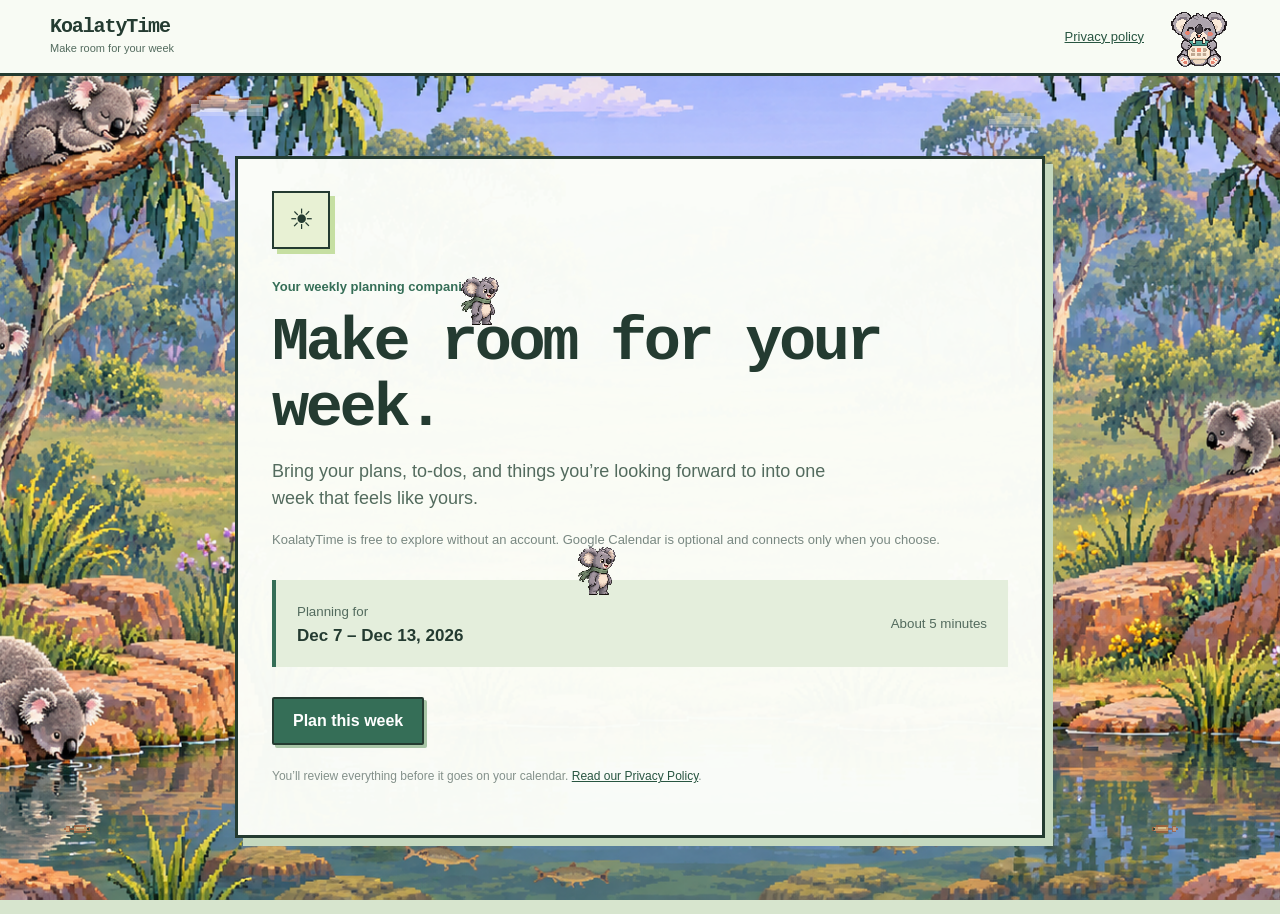
==== index.html @ 298ef5fa "Refresh planner with koala pets and scheduling improvements" ====
<!doctype html>
<html lang="en">
<head>
  <meta charset="utf-8">
  <meta name="viewport" content="width=device-width, initial-scale=1">
  <meta name="theme-color" content="#edf3e9">
  <link rel="icon" type="image/png" href="assets/koala-calendar-logo.png">
  <title>KoalatyTime — Make room for your week</title>
  <style>
    :root {
      color-scheme: light;
      --paper: #f4f7f5;
      --surface: #ffffff;
      --ink: #1e3430;
      --muted: #687a75;
      --line: #dce5e1;
      --green: #28685a;
      --green-dark: #1d5146;
      --mint: #e4f1ec;
      --lime: #d9ed9f;
      --blue: #e6edf8;
      --amber: #f5edcf;
      --rose: #f6e7e2;
      --radius: 18px;
      --shadow: 0 16px 44px rgba(30, 52, 48, .07);
    }
    * { box-sizing: border-box; }
    body {
      margin: 0;
      min-width: 320px;
      color: var(--ink);
      background: var(--paper);
      font: 16px/1.5 "Aptos", "Segoe UI", system-ui, sans-serif;
    }
    button, input, select, textarea { font: inherit; }
    button { cursor: pointer; }
    button:focus-visible, input:focus-visible, select:focus-visible, textarea:focus-visible {
      outline: 3px solid #81b7a8;
      outline-offset: 3px;
    }
    .topbar {
      height: 72px;
      padding: 0 max(24px, calc((100vw - 1180px) / 2));
      display: flex;
      align-items: center;
      justify-content: space-between;
      border-bottom: 1px solid rgba(30, 52, 48, .08);
      background: rgba(255,255,255,.74);
    }
    .brand { display: flex; align-items: center; gap: 11px; font-weight: 700; letter-spacing: -.03em; }
    .brand-mark {
      width: 34px; height: 34px; display: grid; place-items: center;
      border-radius: 11px 11px 11px 4px; color: var(--green-dark); background: var(--lime);
      font-size: 18px; font-weight: 800;
    }
    .demo-tag { padding: 6px 10px; border-radius: 999px; color: #61736d; background: #edf2ef; font-size: 12px; }
    .shell { max-width: 1180px; margin: 0 auto; padding: 42px 24px 76px; }
    .welcome { max-width: 760px; margin: 36px auto 0; }
    .welcome-mark {
      width: 58px; height: 58px; display: grid; place-items: center; margin-bottom: 28px;
      border-radius: 19px 19px 19px 7px; background: var(--lime); font-size: 28px;
    }
    h1, h2, h3, p { margin-top: 0; }
    h1 { max-width: 680px; margin-bottom: 15px; font-size: clamp(36px, 5vw, 58px); line-height: 1.05; letter-spacing: -.055em; font-weight: 650; }
    h2 { margin-bottom: 8px; font-size: clamp(27px, 3vw, 36px); line-height: 1.14; letter-spacing: -.045em; font-weight: 650; }
    h3 { margin-bottom: 5px; font-size: 17px; letter-spacing: -.02em; }
    .lede { max-width: 560px; color: var(--muted); font-size: 18px; }
    .week-stamp { margin: 30px 0 30px; padding: 19px 21px; display: flex; justify-content: space-between; align-items: center; background: #e9f0eb; border-radius: 14px; }
    .week-stamp small { color: var(--muted); }
    .week-stamp strong { display: block; font-size: 17px; }
    .steps-wrap { display: flex; justify-content: center; margin: 0 auto 42px; }
    .steps { display: flex; gap: 0; max-width: 800px; width: 100%; align-items: center; }
    .step { display: flex; align-items: center; gap: 8px; color: #92a09b; font-size: 12px; white-space: nowrap; }
    .step button { padding: 0; display: inline-flex; align-items: center; gap: 8px; border: 0; background: transparent; color: inherit; font: inherit; }
    .step button:hover { color: var(--green-dark); }
    .step .dot { width: 23px; height: 23px; display: grid; place-items: center; border: 1px solid #cbd7d2; border-radius: 50%; background: var(--paper); font-size: 11px; }
    .step.active { color: var(--green-dark); font-weight: 700; }
    .step.active .dot { border-color: var(--green); background: var(--green); color: white; }
    .step.done .dot { border-color: #bad6cb; background: var(--mint); color: var(--green-dark); }
    .step-line { flex: 1; height: 1px; min-width: 12px; margin: 0 12px; background: var(--line); }
    .workspace { display: grid; grid-template-columns: 250px minmax(0, 1fr); gap: 54px; align-items: start; }
    .side-note { padding-top: 14px; }
    .side-note .tiny-title { margin-bottom: 12px; color: #91a19a; font-size: 11px; font-weight: 700; letter-spacing: .08em; text-transform: uppercase; }
    .side-note p { max-width: 215px; color: var(--muted); font-size: 14px; }
    .mini-week { display: grid; grid-template-columns: repeat(7, 1fr); gap: 5px; margin-top: 24px; }
    .mini-day { padding: 8px 0; text-align: center; color: var(--muted); font-size: 10px; }
    .mini-day b { display: block; margin-top: 3px; color: var(--ink); font-size: 13px; }
    .main-panel { min-width: 0; padding: 34px; background: var(--surface); border: 1px solid rgba(30,52,48,.06); border-radius: 22px; box-shadow: var(--shadow); }
    .panel-kicker { margin-bottom: 13px; color: var(--green); font-size: 13px; font-weight: 650; }
    .panel-intro { max-width: 610px; color: var(--muted); }
    .action-row { display: flex; gap: 11px; align-items: center; margin-top: 27px; }
    .button { min-height: 48px; padding: 0 19px; display: inline-flex; justify-content: center; align-items: center; gap: 9px; border: 0; border-radius: 12px; background: var(--green); color: white; font-weight: 650; transition: background .16s ease, transform .16s ease; }
    .button:hover { background: var(--green-dark); transform: translateY(-1px); }
    .button.secondary { border: 1px solid var(--line); background: white; color: var(--ink); }
    .button.secondary:hover { background: #f5f8f6; }
    .button.quiet { padding: 0 12px; color: var(--green); background: transparent; }
    .button.small { min-height: 38px; padding: 0 13px; font-size: 14px; }
    .text-button { padding: 5px 0; border: 0; color: var(--green); background: transparent; font-size: 14px; font-weight: 600; }
    .text-button:hover { text-decoration: underline; }
    .choice-grid { display: grid; grid-template-columns: repeat(2, minmax(0,1fr)); gap: 12px; margin-top: 25px; }
    .choice {
      width: 100%; min-height: 90px; padding: 17px; display: flex; align-items: center; gap: 14px;
      text-align: left; border: 1px solid var(--line); border-radius: 15px; background: white; color: var(--ink);
    }
    .choice:hover { border-color: #9fbeaf; background: #fbfdfc; }
    .choice.selected { border: 2px solid var(--green); padding: 16px; background: #f5fbf8; }
    .choice-icon { width: 42px; height: 42px; flex: 0 0 42px; display: grid; place-items: center; border-radius: 13px; background: #edf2ef; color: var(--green-dark); font-weight: 750; }
    .choice-copy { min-width: 0; flex: 1; }
    .choice-copy strong { display: block; }
    .choice-copy small { color: var(--muted); }
    .check { width: 21px; height: 21px; display: grid; place-items: center; border: 1px solid #cbd7d2; border-radius: 50%; color: transparent; font-size: 12px; }
    .choice.selected .check { border-color: var(--green); background: var(--green); color: white; }
    .helper { margin: 14px 0 0; color: #788781; font-size: 13px; }
    .source-grid { display: grid; grid-template-columns: repeat(3, 1fr); gap: 10px; margin-top: 22px; }
    .source-option { padding: 13px 14px; border: 1px solid var(--line); border-radius: 13px; background: white; color: var(--ink); text-align: left; }
    .source-option strong { display: block; font-size: 14px; }
    .source-option span { color: var(--muted); font-size: 12px; }
    .source-option.selected { border-color: var(--green); background: var(--mint); }
    .source-input { margin-top: 16px; }
    .field-label { display: block; margin-bottom: 7px; font-size: 14px; font-weight: 650; }
    textarea, input[type="text"], input[type="number"], select {
      width: 100%; border: 1px solid #d4dfda; border-radius: 11px; background: #fff; color: var(--ink);
    }
    textarea { min-height: 150px; padding: 14px 15px; resize: vertical; line-height: 1.65; }
    input[type="text"], input[type="number"], select { min-height: 44px; padding: 0 12px; }
    textarea::placeholder, input::placeholder { color: #9aa8a2; }
    .source-scan { margin-top: 18px; padding: 16px; border-radius: 14px; background: #f2f6f3; }
    .source-scan-head { display: flex; align-items: center; justify-content: space-between; gap: 12px; }
    .day-checks { display: flex; flex-wrap: wrap; gap: 6px; margin-top: 12px; }
    .day-pill { padding: 6px 10px; border: 1px solid #d4dfda; border-radius: 99px; background: white; color: #52645e; font-size: 12px; }
    .day-pill.checked { border-color: #a8c9ba; background: var(--mint); color: var(--green-dark); }
    .found-list { margin-top: 15px; display: grid; gap: 7px; }
    .found-item { padding: 10px 11px; display: flex; align-items: center; gap: 10px; border-radius: 10px; background: white; font-size: 13px; }
    .found-item label { display: flex; align-items: center; gap: 8px; flex: 1; }
    .found-item small { color: var(--muted); }
    .tentative-label { padding: 3px 8px; border-radius: 99px; background: var(--amber); color: #786428; font-size: 11px; }
    .plan-section { margin-top: 22px; padding-top: 20px; border-top: 1px solid #e5ece8; }
    .plan-section h3 { margin-bottom: 4px; }
    .plan-current-list { display: grid; gap: 7px; margin-top: 13px; }
    .plan-current { padding: 10px 11px; display: grid; grid-template-columns: 22px minmax(0,1fr) auto; align-items: center; gap: 8px; border: 1px solid #e5ece8; border-radius: 10px; }
    .plan-current .plan-name { min-width: 0; }
    .plan-current .plan-name strong { display: block; overflow: hidden; text-overflow: ellipsis; white-space: nowrap; font-size: 13px; }
    .plan-current .plan-name small { color: var(--muted); font-size: 11px; }
    .plan-current.excluded { opacity: .55; }
    .plan-week-scroll { margin-top: 14px; }
    .plan-week { --calendar-height: clamp(600px, 85svh, 840px); width: 100%; min-width: 0; }
    .plan-week-head, .plan-week-body { display: grid; grid-template-columns: 36px repeat(7,minmax(0,1fr)); }
    .plan-week-head { align-items: end; }
    .plan-week-head .plan-day-head { min-height: 39px; padding: 3px 5px 6px; border-bottom: 1px solid #dce5e1; text-align: center; }
    .plan-week-head .plan-day-head strong { display: block; font-size: 11px; }
    .plan-week-head .plan-day-head span { color: var(--muted); font-size: 10px; }
    .plan-time-axis { height: var(--calendar-height); display: grid; grid-template-rows: repeat(24,minmax(0,1fr)); }
    .plan-time-label { padding: 0 5px 0 0; color: #75847e; text-align: right; font-size: 9px; line-height: 1; white-space: nowrap; }
    .plan-day { position: relative; min-width: 0; height: var(--calendar-height); border-left: 1px solid #e5ece8; background: repeating-linear-gradient(to bottom,#e7ede9 0,#e7ede9 1px,transparent 1px,transparent calc(var(--calendar-height) / 24)); }
    .plan-event { position: absolute; left: 1px; right: 1px; min-height: 7px; overflow: hidden; padding: 0 2px; border: 0; border-left: 3px solid #5a91c7; border-radius: 3px; background: #d5e6f7; color: var(--ink); font-size: 9px; text-align: left; z-index: 1; }
    .plan-event.tentative { border-left-color: #c2a43b; background: #f8f2db; }
    .plan-event.excluded { opacity: .45; }
    .review-timeline .plan-week-head, .review-timeline .plan-week-body { gap: 6px; }
    .review-timeline .plan-day-head { background: #edf3ef; border-radius: 12px 12px 0 0; padding-top: 10px; min-height: 54px; }
    .review-timeline .plan-day { background-color: #f3f7f4; border-left: 0; border-radius: 0 0 12px 12px; }
    .review-timeline .plan-event { padding: 3px; line-height: 1.25; }
    .review-timeline .plan-event.existing { background: #fff; border-left-color: #9aafa4; }
    .review-timeline .plan-event.new { background: var(--mint); border-left-color: var(--green); }
    .review-timeline .plan-event.fun { background: var(--blue); border-left-color: #8d9dce; }
    .review-timeline .plan-event.downtime { background: #fbf2dd; border-left-color: #baaa83; }
    .review-timeline .plan-event.goal { background: #e6efd8; border-left-color: #708f55; }
    .review-timeline .plan-event.tentative { background: #f8f2db; border-left-color: #c2a43b; }
    .calendar-legend { display: flex; flex-wrap: wrap; gap: 8px 16px; margin: 14px 0; color: var(--muted); font-size: 12px; }
    .calendar-legend span { display: inline-flex; align-items: center; gap: 6px; }
    .legend-dot { width: 9px; height: 9px; border-radius: 3px; background: #9aafa4; }
    .legend-dot.todo { background: var(--green); }
    .legend-dot.fun { background: #8d9dce; }
    .legend-dot.rest { background: #baaa83; }
    .legend-dot.goal { background: #708f55; }
    .review-plan-controls { display: flex; flex-wrap: wrap; align-items: end; gap: 10px; margin-top: 12px; }
    .review-plan-controls label { flex: 1 1 100px; max-width: 180px; font-size: 12px; color: var(--muted); }
    .review-plan-controls select, .review-plan-controls input { width: 100%; min-height: 38px; border: 1px solid var(--line); border-radius: 9px; padding: 6px; font-size: 13px; color: var(--ink); background: white; }
    .plan-event time { display: block; color: #5e7184; font-size: 9px; }
    .plan-event strong { display: block; margin-top: 1px; overflow-wrap: anywhere; font-size: 9px; line-height: 1.2; }
    .scan-action { margin-top: 18px; }
    .connection-row { display: flex; flex-wrap: wrap; align-items: center; gap: 12px; margin-top: 14px; }
    .connection-status { margin: 8px 0; color: var(--muted); font-size: 13px; overflow-wrap: anywhere; }
    .connection-status.error { color: #a2382d; }
    .plan-agenda { display: grid; gap: 8px; margin-top: 16px; }
    .plan-day-details { border: 1px solid var(--line); border-radius: 12px; }
    .plan-day-details summary { padding: 14px; color: var(--ink); font-size: 14px; font-weight: 650; cursor: pointer; }
    .plan-day-details summary span { float: right; color: var(--muted); font-size: 12px; font-weight: 400; }
    .plan-day-details[open] summary { border-bottom: 1px solid var(--line); }
    .plan-day-plans { display: grid; gap: 8px; padding: 12px; }
    .plan-day-plans > .helper { margin: 0; }
    .plan-agenda-row { padding: 12px; border: 1px solid var(--line); border-radius: 10px; }
    .plan-agenda-row strong { display: block; overflow-wrap: anywhere; }
    .plan-agenda-row small { color: var(--muted); }
    .plan-agenda-row.excluded { opacity: .6; }
    .plan-agenda-actions { display: flex; flex-wrap: wrap; gap: 14px; margin-top: 4px; }
    .plan-day-head { min-width: 0; }
    @media (max-width: 560px) {
      .plan-week-head .plan-day-head { padding: 3px 0 6px; }
      .plan-week-head .plan-day-head span { font-size: 8px; }
      .plan-week-head .plan-day-head strong { font-size: 9px; }
      .plan-event { font-size: 0; }
      .plan-time-label { font-size: 8px; }
    }
    .list-tools { margin: 18px 0 12px; display: flex; align-items: center; justify-content: space-between; gap: 12px; }
    .activity-list { display: grid; gap: 8px; }
    .schedule-prefs { margin: 22px 0 25px; padding: 17px; border-radius: 14px; background: #f3f7f4; }
    .prefs-head { display: flex; align-items: center; justify-content: space-between; gap: 12px; }
    .prefs-head strong { font-size: 14px; }
    .prefs-head .helper { margin: 2px 0 0; }
    .repeat-option { margin-top: 8px; display: flex; align-items: center; gap: 8px; color: var(--muted); font-size: 12px; }
    .repeat-option input { accent-color: var(--green); }
    .quiet-times { margin-top: 13px; border-top: 1px solid #dfe8e3; padding-top: 11px; }
    .quiet-times h3 { margin: 0; color: var(--green-dark); font-size: 14px; }
    .quiet-grid { display: grid; gap: 6px; margin-top: 11px; }
    .quiet-row { display: grid; grid-template-columns: 80px minmax(0,1fr); align-items: start; gap: 8px; font-size: 12px; }
    .quiet-row > strong { padding-top: 12px; }
    .quiet-row input { width: 100%; min-height: 40px; padding: 8px 10px; font-size: 13px; }
    .quiet-feedback { display: block; margin: 5px 0 8px; color: var(--muted); line-height: 1.5; }
    .quiet-feedback.error { color: #a2382d; }
    .quiet-row.weekly { border-top: 1px solid #dfe8e3; padding-top: 12px; margin-top: 6px; }
    .item-inline-form { grid-column: 1 / -1; display: flex; flex-wrap: wrap; gap: 8px; }
    .item-inline-form label { flex-basis: 100%; font-size: 12px; color: var(--muted); }
    .item-inline-form input { width: 100%; min-width: 0; }
    .item-inline-form .helper { flex-basis: 100%; margin: 0; }
    .add-item-form { margin-top: 10px; padding-top: 12px; display: flex; gap: 9px; border-top: 1px solid #edf1ef; }
    .add-item-form > input[type="text"] { flex: 1; min-width: 0; }
    .sr-only { position: absolute; width: 1px; height: 1px; padding: 0; margin: -1px; overflow: hidden; clip: rect(0,0,0,0); white-space: nowrap; border: 0; }
    .activity-row { padding: 12px 13px; display: grid; grid-template-columns: minmax(0,1fr) 124px 91px; align-items: center; gap: 11px; border: 1px solid #e5ece8; border-radius: 13px; }
    .activity-copy { min-width: 0; }
    .activity-copy strong { display: block; font-size: 14px; font-weight: 600; overflow-wrap: anywhere; }
    .activity-copy small { display: block; margin-top: 4px; color: var(--muted); font-size: 12px; }
    .activity-kind { color: var(--muted); text-align: right; font-size: 12px; }
    .estimate-editor { grid-column: 1 / -1; color: var(--muted); font-size: 12px; }
    .estimate-editor summary { cursor: pointer; list-style: none; }
    .estimate-editor summary::-webkit-details-marker { display: none; }
    .estimate-form { display: grid; grid-template-columns: repeat(3,minmax(0,1fr)); gap: 10px; padding-top: 10px; }
    .estimate-form label { min-width: 0; }
    .estimate-form input, .estimate-form select { min-width: 0; min-height: 38px; padding: 5px; font-size: 12px; }
    .estimate-form .remember-estimate { grid-column: 1 / -1; display: flex; align-items: center; gap: 7px; }
    .estimate-form input[type="checkbox"] { min-height: auto; }
    .calendar-event.downtime { border-left-color: #baaa83; background: #fbf7ed; }
    .activity-row { grid-template-columns: minmax(0,1fr) 55px auto; }
    .item-help-line { margin-top: 9px; display: flex; align-items: center; gap: 8px; color: var(--muted); font-size: 12px; }
    .item-help-button { width: 24px; height: 24px; border: 1px solid #c6d6ce; border-radius: 50%; background: white; color: var(--green); font-size: 13px; font-weight: 700; }
    dialog { max-width: 475px; width: calc(100% - 32px); max-height: 85vh; overflow-y: auto; padding: 26px; border: 1px solid var(--line); border-radius: 18px; color: var(--ink); box-shadow: var(--shadow); }
    dialog::backdrop { background: rgba(30,52,48,.32); }
    dialog p, dialog li { font-size: 14px; }
    dialog ul { padding-left: 20px; }
    dialog li { margin: 5px 0; }
    .unplaced { margin-top: 15px; padding: 12px 15px; border-radius: 12px; background: var(--amber); font-size: 13px; }
    .unplaced p { margin: 5px 0 0; }
    .activity-name { overflow: hidden; text-overflow: ellipsis; white-space: nowrap; font-weight: 600; }
    .activity-row select { min-height: 36px; padding: 0 8px; font-size: 13px; }
    .duration { color: var(--muted); font-size: 13px; text-align: right; }
    .category-dot { width: 8px; height: 8px; display: inline-block; margin-right: 7px; border-radius: 50%; background: #5b9b83; vertical-align: 1px; }
    .category-dot.fun { background: #8d9dce; }
    .idea-box { margin-top: 16px; padding: 14px 16px; display: flex; align-items: center; justify-content: space-between; gap: 12px; border-radius: 13px; background: #f2f5fa; }
    .idea-box p { margin: 0; color: #65718c; font-size: 13px; }
    .goal-switch { display: grid; grid-template-columns: 1fr 1fr; gap: 8px; padding: 5px; margin: 20px 0 18px; border-radius: 13px; background: #f1f5f2; }
    .goal-switch button { min-height: 41px; border: 0; border-radius: 9px; background: transparent; color: var(--muted); font-weight: 600; }
    .goal-switch button.active { background: white; color: var(--ink); box-shadow: 0 1px 5px rgba(30,52,48,.08); }
    .goal-fields { display: grid; grid-template-columns: 1fr 1fr 1fr; gap: 10px; }
    .goal-fields .field-label { font-size: 12px; }
    .reward-field { margin-top: 17px; }
    .goal-summary { margin-top: 17px; padding: 14px 16px; border-left: 3px solid var(--lime); border-radius: 4px 11px 11px 4px; background: #f6f9ee; }
    .goal-summary small { display: block; color: var(--muted); }
    .goal-summary strong { font-size: 15px; }
    .calendar-save-panel { margin-top: 24px; padding: 20px; border: 1px solid var(--line); border-radius: 15px; background: #f8fbf9; }
    .calendar-save-actions { display: flex; flex-wrap: wrap; gap: 10px; margin: 14px 0; }
    .calendar-event-links { display: grid; gap: 8px; margin-top: 12px; }
    .calendar-event-link { display: flex; flex-wrap: wrap; align-items: center; justify-content: space-between; gap: 6px 14px; padding: 10px 12px; border: 1px solid var(--line); border-radius: 10px; background: white; }
    .calendar-event-link span { font-size: 13px; font-weight: 600; }
    .calendar-link-details { margin-top: 18px; }
    .calendar-link-details summary { color: var(--green-dark); font-weight: 650; cursor: pointer; }
    .calendar-toggle { width: fit-content; padding: 4px; display: flex; gap: 3px; margin: 20px 0 12px; border-radius: 11px; background: #eff4f1; }
    .calendar-toggle button { min-height: 36px; padding: 0 15px; border: 0; border-radius: 8px; background: transparent; color: var(--muted); font-weight: 600; }
    .calendar-toggle button.active { background: white; color: var(--ink); box-shadow: 0 1px 5px rgba(30,52,48,.08); }
    .week-scroll { overflow-x: auto; padding-bottom: 8px; }
    .week-calendar { min-width: 820px; display: grid; grid-template-columns: repeat(7, minmax(105px,1fr)); gap: 7px; }
    .day-column { min-height: 210px; padding: 9px 7px; border-radius: 11px; background: #f3f7f4; }
    .day-heading { padding: 2px 3px 7px; border-bottom: 1px solid #dfe8e3; }
    .day-heading strong { display: block; font-size: 12px; }
    .day-heading span { color: var(--muted); font-size: 10px; }
    .calendar-event { margin-top: 7px; padding: 7px; border-left: 3px solid #aabbb3; border-radius: 7px; background: white; font-size: 10px; }
    .calendar-event.new { border-left-color: var(--green); }
    .calendar-event.fun { border-left-color: #8d9dce; }
    .calendar-event.tentative { border-left-color: #c6a93c; }
    .calendar-event .event-time { display: block; margin-bottom: 3px; color: #71817b; font-size: 10px; }
    .calendar-event strong { display: block; line-height: 1.3; overflow-wrap: anywhere; }
    .calendar-event small { display: block; margin-top: 3px; color: var(--muted); }
    .event-controls { display: grid; grid-template-columns: minmax(0,1fr) 62px; gap: 4px; margin-top: 6px; }
    .event-controls.daily { grid-template-columns: 1fr; }
    .event-controls select, .event-controls input { min-width: 0; min-height: 29px; padding: 0 4px; border-radius: 6px; font-size: 10px; }
    .remove-event { float: right; border: 0; background: transparent; color: #8a7169; font-size: 14px; line-height: 1; }
    .schedule-list { display: grid; gap: 8px; }
    .schedule-edit-row { padding: 10px 11px; display: grid; grid-template-columns: minmax(0,1fr) 118px 77px 25px; align-items: center; gap: 7px; border: 1px solid #e2eae6; border-radius: 11px; }
    .schedule-edit-row .name { overflow: hidden; text-overflow: ellipsis; white-space: nowrap; font-size: 13px; font-weight: 600; }
    .schedule-edit-row select, .schedule-edit-row input { min-height: 34px; padding: 0 7px; font-size: 12px; }
    .summary-success { padding: 18px; display: flex; align-items: flex-start; gap: 13px; border-radius: 14px; background: var(--mint); }
    .success-mark { width: 29px; height: 29px; flex: 0 0 29px; display: grid; place-items: center; border-radius: 50%; background: var(--green); color: white; font-weight: 800; }
    .summary-success p { margin: 3px 0 0; color: #526760; font-size: 14px; }
    .bottom-note { margin-top: 22px; color: #84918b; font-size: 12px; }
    .toast { position: fixed; bottom: 22px; left: 50%; transform: translate(-50%, 18px); opacity: 0; padding: 12px 17px; border-radius: 11px; background: var(--ink); color: white; box-shadow: var(--shadow); font-size: 14px; pointer-events: none; transition: opacity .2s, transform .2s; }
    .toast.show { transform: translate(-50%,0); opacity: 1; }
    @media (max-width: 820px) {
      .workspace { grid-template-columns: 1fr; gap: 17px; }
      .side-note { display: none; }
      .shell { padding-top: 25px; }
      .main-panel { padding: 26px 22px; }
      .steps { justify-content: space-between; }
      .step { gap: 5px; font-size: 11px; }
      .step-line { margin: 0 6px; }
    }
    @media (max-width: 560px) {
      .topbar { height: 62px; padding: 0 18px; }
      .shell { padding: 25px 15px 48px; }
      .welcome { margin-top: 25px; }
      .steps-wrap { margin-bottom: 25px; }
      .step { flex-direction: column; gap: 3px; font-size: 9px; }
      .step-line { align-self: flex-start; margin-top: 11px; }
      .main-panel { padding: 23px 17px; border-radius: 17px; }
      .choice-grid { grid-template-columns: 1fr; }
      .choice { min-height: 75px; }
      .source-grid { grid-template-columns: 1fr; }
      .source-option { display: flex; align-items: center; justify-content: space-between; }
      .activity-row { grid-template-columns: minmax(0,1fr) 45px auto; gap: 6px; }
      .add-item-form { flex-wrap: wrap; }
      .add-item-form > input[type="text"] { flex: 1 1 120px; }
      .add-item-form .repeat-option { flex-basis: 100%; margin-top: 0; }
      .quiet-row { grid-template-columns: 62px minmax(0,1fr); gap: 7px; }
      .duration { grid-column: 1 / -1; text-align: left; margin-top: -5px; }
      .goal-fields { grid-template-columns: 1fr 1fr; }
      .goal-fields .field:last-child { grid-column: 1 / -1; }
      .schedule-edit-row { grid-template-columns: minmax(0,1fr) 102px 68px 22px; gap: 5px; padding: 9px 7px; }
      .schedule-edit-row .name { font-size: 12px; }
      .action-row { align-items: stretch; }
      .action-row .button { flex: 1; }
      .week-stamp { align-items: flex-start; flex-direction: column; gap: 4px; }
    }
    /* Quiet pixel garden: crisp edges carry the theme; the calendar carries the work. */
    :root {
      --paper: #edf3e9; --surface: #fbfdf8; --ink: #243b31; --muted: #536b5e;
      --line: #bccfbe; --green: #356e57; --green-dark: #285541;
      --mint: #dcebd8; --lime: #c6dfa2; --blue: #e0e1f3;
      --amber: #f5ebce; --rose: #f3e1dd;
      --shadow: 5px 5px 0 #c9d9c7;
    }
    body { font-family: "Trebuchet MS", Verdana, sans-serif; background: #d7e5ce url("assets/koala-grove.png") center top / cover fixed no-repeat; }
    h1, h2, h3, .brand { font-family: "Courier New", monospace; letter-spacing: -.055em; }
    h1 { font-size: clamp(38px, 5vw, 62px); line-height: 1.08; }
    h2 { line-height: 1.14; }
    .topbar { position: relative; z-index: 3; height: 76px; background: #f8fbf4; border-bottom: 3px solid var(--ink); }
    .brand { display: grid; gap: 0; font-size: 20px; line-height: 1; }
    .brand small { margin-top: 5px; color: var(--muted); font: 11px/1.2 "Trebuchet MS", sans-serif; letter-spacing: 0; }
    .topbar-end { display: flex; align-items: center; gap: 24px; }
    .privacy-link, a { color: var(--green-dark); }
    .privacy-link { font-size: 13px; }
    .koala-logo { width: 62px; height: 62px; object-fit: contain; image-rendering: pixelated; }
    .shell { position: relative; z-index: 1; max-width: 1120px; padding-top: 48px; }
    .welcome { max-width: 810px; margin-top: 32px; padding: 32px 34px 38px; background: rgba(251,253,248,.98); border: 3px solid var(--ink); box-shadow: 8px 8px 0 #c5d9bf; }
    .welcome-mark { border: 2px solid var(--ink); border-radius: 0; box-shadow: 5px 5px 0 var(--lime); background: #e8f1d4; }
    .week-stamp, .main-panel, .source-scan, .schedule-prefs, .idea-box, .calendar-save-panel { border-radius: 0; }
    .main-panel { border: 2px solid var(--ink); box-shadow: var(--shadow); }
    .week-stamp { border-left: 4px solid var(--green); background: #e4eedc; }
    .steps-wrap { margin-bottom: 30px; }
    .steps { max-width: 840px; padding: 12px 16px; border: 2px solid var(--ink); background: rgba(251,253,248,.96); box-shadow: 4px 4px 0 #b4c9aa; }
    .side-note { padding: 16px; border: 2px solid var(--ink); background: rgba(251,253,248,.97); box-shadow: 4px 4px 0 #b4c9aa; }
    .step .dot { border-radius: 0; border: 2px solid var(--line); }
    .step.active .dot { border-color: var(--ink); }
    .step-line { height: 2px; }
    .button, .choice, .day-pill, .source-option, .plan-day-details, .plan-agenda-row, .activity-row, .calendar-event-link, .calendar-save-panel, .goal-summary, .toast, dialog, input, select, textarea { border-radius: 2px !important; }
    .button { position: relative; border: 2px solid var(--ink); box-shadow: 3px 3px 0 #a8c5a6; transition: transform .12s ease, box-shadow .12s ease, background .12s ease; }
    .button:hover { transform: translate(-1px,-1px); box-shadow: 4px 4px 0 #a8c5a6; }
    .button:active { transform: translate(2px,2px); box-shadow: 1px 1px 0 #a8c5a6; }
    .button.secondary { border-color: var(--line); box-shadow: 2px 2px 0 #d5e3cf; }
    .button.quiet { border-color: transparent; box-shadow: none; }
    .day-pill.checked { border-color: var(--green-dark); box-shadow: inset 0 -3px 0 #b3d4aa; }
    .choice-icon, .check, .legend-dot { border-radius: 0; }
    .side-note .tiny-title, .panel-kicker { text-transform: none; letter-spacing: 0; }
    .source-scan, .schedule-prefs { border: 1px solid var(--line); background: #f0f6ec; }
    .calendar-workspace { display: block; }
    .calendar-workspace .side-note { display: none; }
    .calendar-workspace .main-panel { max-width: none; }
    .calendar-view-toggle { display: inline-flex; gap: 0; margin: 16px 0 8px; border: 2px solid var(--ink); background: #eef4e8; }
    .calendar-view-toggle button { min-height: 39px; padding: 0 16px; border: 0; background: transparent; color: var(--ink); font-weight: 700; }
    .calendar-view-toggle button + button { border-left: 2px solid var(--ink); }
    .calendar-view-toggle button.active { background: var(--green); color: white; }
    .calendar-view-panel[hidden] { display: none !important; }
    .plan-week-scroll { overflow-x: auto; overscroll-behavior-inline: contain; padding: 0 0 12px; margin-top: 12px; scrollbar-color: var(--green) #e3eddc; }
    .plan-week { --calendar-height: 928px; min-width: 875px; border: 2px solid var(--ink); background: #fafdF8; }
    .plan-week-head, .plan-week-body { grid-template-columns: 55px repeat(7,minmax(0,1fr)); }
    .plan-week-head { position: sticky; top: 0; z-index: 2; background: #e4eedc; border-bottom: 2px solid var(--ink); }
    .plan-week-head .plan-day-head { min-height: 55px; padding: 7px 5px; border-left: 1px solid var(--line); border-bottom: 0; }
    .plan-week-head .plan-day-head strong { font-size: 14px; }
    .plan-week-head .plan-day-head span { font-size: 11px; }
    .plan-time-label { padding-right: 8px; font-size: 10px; color: var(--muted); }
    .plan-time-axis { grid-template-rows: repeat(var(--calendar-hours), minmax(0,1fr)); }
    .plan-day { border-left: 1px solid var(--line); background-color: #fafdf8; background-image: linear-gradient(to bottom, #d6e3d3 1px, transparent 1px); background-size: 100% 44px; }
    .review-timeline .plan-week-head, .review-timeline .plan-week-body { gap: 0; }
    .review-timeline .plan-day-head { border-radius: 0; background: transparent; }
    .review-timeline .plan-day { border-radius: 0; background-color: #fafdF8; }
    .plan-event, .review-timeline .plan-event { padding: 3px 4px; border: 1px solid #608075; border-left: 4px solid #608075; border-radius: 0; background: #e4eee9; font-size: 10px; line-height: 1.2; font-weight: 700; overflow: hidden; }
    .plan-event .event-time { display: block; font-size: 9px; color: var(--muted); font-weight: 400; }
    .plan-event:hover, .plan-event:focus-visible { z-index: 3; filter: brightness(.94); }
    .plan-event.new { background: var(--mint); border-left-color: var(--green); }
    .plan-event.fun { background: var(--blue); border-left-color: #8c87bd; }
    .plan-event.downtime { background: var(--amber); border-left-color: #aa8d56; }
    .plan-event.goal { background: #d9e8bb; border-left-color: #759143; }
    .calendar-legend { gap: 8px 18px; font-size: 13px; }
    .plan-agenda { margin-top: 12px; }
    .plan-day-details { overflow: hidden; background: #fff; }
    .plan-day-details summary { background: #edf4e9; }
    .plan-day-details[open] summary { border-bottom: 2px solid var(--line); }
    .plan-agenda-row { border-left: 4px solid var(--green); }
    .koala-nook { position: relative; display: inline-flex; max-width: 100%; }
    .koala-nook.field-nook { display: flex; width: 100%; }
    .koala-nook > .button, .koala-nook > input, .koala-nook > textarea { position: relative; z-index: 1; }
    .koala-nook::before { content: ""; position: absolute; width: 43px; height: 43px; right: 12px; top: -21px; background: url("assets/koala-sprite-sheet.png") 100% 100% / 400% 200% no-repeat; image-rendering: pixelated; transform: translateY(11px); transition: transform .22s steps(3); pointer-events: none; }
    .koala-nook:hover::before, .koala-nook:focus-within::before { transform: translateY(-10px) rotate(9deg); }
    .action-row { position: relative; }
    .add-item-form { position: relative; }
    .add-item-form::before { content: ""; position: absolute; width: 43px; height: 43px; right: 102px; top: -30px; background: url("assets/koala-sprite-sheet.png") 100% 100% / 400% 200% no-repeat; image-rendering: pixelated; transform: translateY(12px); transition: transform .22s steps(3); pointer-events: none; }
    .add-item-form:focus-within::before { transform: translateY(-8px); }
    @media (max-width: 700px) {
      body { background-attachment: scroll; background-position: 75% top; background-size: auto 100svh; }
      .shell { padding-top: 32px; }
      .topbar { height: 67px; padding: 0 15px; }
      .brand { font-size: 17px; }
      .brand small { font-size: 10px; }
      .topbar-end { gap: 9px; }
      .privacy-link { font-size: 11px; }
      .koala-logo { width: 48px; height: 48px; }
      .welcome { padding: 23px 20px 30px; margin-top: 18px; }
      .main-panel { padding: 21px 15px; }
      .plan-week { min-width: 800px; }
      .calendar-view-toggle { display: flex; width: 100%; }
      .calendar-view-toggle button { flex: 1; }
      .plan-day-details summary span { float: none; display: block; margin-top: 2px; }
    }
    @media (prefers-reduced-motion: reduce) {
      *, *::before, *::after { scroll-behavior: auto !important; transition-duration: .01ms !important; animation-duration: .01ms !important; }
    }
  </style>
  <link rel="stylesheet" href="garden-motion.css">
</head>
<body>
  <header class="topbar">
    <div class="brand"><span>KoalatyTime</span><small>Make room for your week</small></div>
    <div class="topbar-end"><a class="privacy-link" href="privacy.html">Privacy policy</a><img class="koala-logo" src="assets/koala-calendar-logo.png" alt="Pixel koala hugging a calendar" width="54" height="54"></div>
  </header>
  <main class="shell" id="app" aria-live="polite"></main>
  <noscript><p>KoalatyTime is a weekly planning app. You can build a plan without signing in; connecting Google Calendar is optional. JavaScript must be enabled to use the planner. Read our <a href="privacy.html">Privacy Policy</a>.</p></noscript>
  <div class="toast" id="toast" role="status"></div>
  <script src="planner.js"></script>
  <script src="config.js"></script>
  <script src="google-calendar.js"></script>
  <script>
    const weekDays = ["Mon", "Tue", "Wed", "Thu", "Fri", "Sat", "Sun"];
    const weekStart = new Date();
    weekStart.setHours(0,0,0,0);
    weekStart.setDate(weekStart.getDate() + ((8 - weekStart.getDay()) % 7 || 7));
    const dates = weekDays.map((_,i) => { const d=new Date(weekStart); d.setDate(d.getDate()+i); return d.toLocaleDateString('en-US',{month:'short',day:'numeric'}); });
    const weekLabel = `${dates[0]} – ${dates[6]}, ${weekStart.getFullYear()}`;
    const steps = ["Calendar", "Plans", "Your list", "Goal", "Review"];
    const state = {
      page: -1,
      completed: new Set(),
      calendars: [],
      scans: [],
      scanned: false,
      imported: [],
      openPlanDay: null,
      googleReady: false, googleBusy: false, scanBusy: false, googleMessage: "", googleError: false,
      planDays: [0,1,2,3,4,5,6],
      quietTimes: weekDays.map(()=>[]),
      quietDrafts: Array(8).fill(""),
      quietErrors: Array(8).fill(""),
      sharedLearningAvailable: false,
      downtimeMinutes: 30,
      downtime: [],
      items: [],
      editingIndex: null,
      editingDraft: "",
      itemDraft: "",
      goalMode: "tasks",
      direction: "at least",
      goalAmount: 3,
      goalFocus: "selected tasks",
      goalText: "",
      selectedTasks: [],
      selectedTasksInitialized: false,
      reviewMode: "after",
      calendarView: typeof window !== 'undefined' && window.matchMedia('(max-width: 700px)').matches ? 'agenda' : 'week',
      openReviewDay: null,
      reward: "",
      ideaHistory: []
    };
    state.unplaced = [];

    function shell(content, page = state.page) {
      const app = document.getElementById("app");
      if (page < 0) { app.innerHTML = content; return; }
      const progress = `<div class="steps-wrap"><div class="steps">${steps.map((s, i) => {
        const completed = state.completed.has(i);
        const content = `<span class="dot">${completed ? "✓" : i + 1}</span><span>${s}</span>`;
        const step = i === page
          ? `<div class="step active" aria-current="step">${content}</div>`
          : completed
            ? `<div class="step done"><button type="button" data-action="goStep" data-id="${i}" aria-label="Return to completed step: ${s}">${content}</button></div>`
            : `<div class="step">${content}</div>`;
        return `${step}${i < steps.length - 1 ? '<span class="step-line"></span>' : ""}`;
      }).join("")}</div></div>`;
      const side = `<aside class="side-note"><div class="tiny-title">Your week</div><p>A little structure for the things you need to do and the things you want to do.</p><div class="mini-week">${weekDays.map((d,i)=>`<div class="mini-day">${d}<b>${dates[i].split(" ")[1]}</b></div>`).join("")}</div></aside>`;
      app.innerHTML = `${progress}<div class="workspace ${page===1||page===4?'calendar-workspace':''}">${side}<section class="main-panel">${content}</section></div>`;
      app.querySelectorAll("[data-action]").forEach(el => el.addEventListener("click", actions[el.dataset.action]));
      bindInputs();
    }
    function advanceTo(page) {
      if (state.page >= 0 && state.page < steps.length) state.completed.add(state.page);
      state.page = page;
      render();
    }
    function canBuildWeek() { return state.items.length > 0 || !!state.goalText.trim(); }
    function navButtons(back, next, nextText = "Continue") {
      return `<div class="action-row">${back ? `<button class="button secondary" data-action="back">Back</button>` : ""}<button class="button" data-action="${next}">${nextText}</button></div>`;
    }
    function calendarViewToggle() {
      return `<div class="calendar-view-toggle" role="group" aria-label="Calendar view"><button type="button" class="${state.calendarView==='week'?'active':''}" data-action="calendarView" data-id="week" aria-pressed="${state.calendarView==='week'}">Week grid</button><button type="button" class="${state.calendarView==='agenda'?'active':''}" data-action="calendarView" data-id="agenda" aria-pressed="${state.calendarView==='agenda'}">Day list</button></div>`;
    }
    function render() {
      if (state.page < 0) return renderWelcome();
      if (state.page === 0) return renderCalendar();
      if (state.page === 1) return renderPlans();
      if (state.page === 2) return renderList();
      if (state.page === 3) return renderGoal();
      if (state.page === 4) return renderReview();
      return renderWelcome();
    }
    function renderWelcome() {
      document.getElementById("app").innerHTML = `<section class="welcome">
        <div class="welcome-mark" aria-hidden="true">☀</div>
        <div class="panel-kicker">Your weekly planning companion</div>
        <h1>Make room for your week.</h1>
        <p class="lede">Bring your plans, to-dos, and things you’re looking forward to into one week that feels like yours.</p>
        <p class="helper">KoalatyTime is free to explore without an account. Google Calendar is optional and connects only when you choose.</p>
        <div class="week-stamp"><div><small>Planning for</small><strong>${weekLabel}</strong></div><small>About 5 minutes</small></div>
        <button class="button" data-action="start">Plan this week</button>
        <p class="bottom-note">You’ll review everything before it goes on your calendar. <a href="privacy.html">Read our Privacy Policy</a>.</p>
      </section>`;
      document.querySelector('[data-action="start"]').addEventListener("click", actions.start);
    }
    function renderCalendar() {
      shell(`<div class="panel-kicker">First, your calendar</div><h2>Where should your plans live?</h2>
        <p class="panel-intro">You can connect Google Calendar to read your existing plans, or skip this step. No account connection is needed to try KoalatyTime or save your finished plan.</p>
        <p class="helper"><strong>For a quick booth demo, skip calendar connection.</strong> You can build a plan and save it without signing in.</p>
        <div class="choice-grid">
          ${calendarChoice("google", "G", "Google Calendar", GoogleCalendar.connected() ? "Connected · primary calendar" : "Read existing plans from your primary calendar")}
        </div>
        ${googleConnectionMarkup()}
        <p class="helper">Connecting is optional and only reads your primary calendar. You can save your new plan later with a calendar file or individual Google Calendar links.</p>
        ${navButtons(null, "toPlans", state.calendars.length ? "Continue" : "Skip for now")}`, 0);
    }
    function calendarChoice(id, mark, name, desc) {
      const selected = state.calendars.includes(id);
      return `<button class="choice ${selected ? "selected" : ""}" data-action="calendar" data-id="${id}" aria-pressed="${selected}" ${id === "google" && !state.googleReady ? "disabled" : ""}>
        <span class="choice-icon">${mark}</span><span class="choice-copy"><strong>${name}</strong><small>${desc}</small></span><span class="check">✓</span></button>`;
    }
    function googleConnectionMarkup() {
      return `<div class="connection-row"><button class="button small secondary" data-action="${GoogleCalendar.connected()?'disconnectGoogle':'connectGoogle'}" ${state.googleBusy || (!state.googleReady && !state.googleError && !GoogleCalendar.connected())?'disabled':''}>${state.googleBusy?'Connecting…':GoogleCalendar.connected()?'Disconnect Google Calendar':!state.googleReady?(state.googleError?'Retry Google sign-in setup':'Loading Google sign-in…'):'Connect Google Calendar'}</button></div><p class="connection-status ${state.googleError?'error':''}" role="status">${escapeHtml(state.googleMessage || (GoogleCalendar.connected()?'Connected to your primary Google calendar.':!state.googleReady?'Loading Google sign-in…':'Connect Google Calendar to check existing plans.'))}</p>`;
    }
    async function warmGoogleSignIn() {
      try {
        await GoogleCalendar.prepare();
        state.googleReady=true;
        if(state.page===0)render();
      } catch(error) {
        state.googleError=true;
        state.googleMessage=error.message;
        if(state.page===0)render();
      }
    }
    async function connectGoogle() {
      if(state.googleBusy || state.scanBusy) return;
      if(!state.googleReady) {
        state.googleBusy=true;state.googleError=false;state.googleMessage='Preparing Google sign-in…';render();
        try {await GoogleCalendar.prepare();state.googleReady=true;state.googleMessage='Google is ready. Click Connect Google Calendar to sign in.';}
        catch(error){state.googleError=true;state.googleMessage=error.message;}
        state.googleBusy=false;render();return;
      }
      // Open the popup synchronously in this click, before rendering or awaiting.
      const connection=GoogleCalendar.connect();
      state.googleBusy=true;state.googleError=false;render();
      try {await connection;state.calendars=['google'];state.googleMessage='Connected. Select days, then check for existing plans.';}
      catch(error){state.googleError=true;state.googleMessage=error.message;}
      state.googleBusy=false;render();
    }
    async function scanGoogle() {
      if(state.scanBusy) return;
      if(!state.scans.length){toast('Select at least one day to check.');return;}
      if(!GoogleCalendar.connected()){state.googleMessage='Connect Google Calendar first, then check selected days.';state.googleError=true;renderPlans();return;}
      const selected=[...state.scans];state.scanBusy=true;state.googleError=false;state.googleMessage='Checking your primary Google calendar…';renderPlans();
      try {
        const plans=await GoogleCalendar.readWeek(weekStart,selected);
        const previous=new Map(state.imported.filter(x=>x.source==='google').map(x=>[x.googleId,x]));
        state.imported=state.imported.filter(x=>x.source!=='google'||!selected.includes(x.day));
        state.imported.push(...plans.map(plan=>{const old=previous.get(plan.googleId);return old?{...plan,keep:old.keep,tentative:old.tentative}:plan;}));
        state.scanned=true;state.googleMessage=`Checked ${selected.length} days. Found ${plans.length} plan${plans.length===1?'':'s'}.`;
      } catch(error){state.googleError=true;state.googleMessage=error.message;}
      state.scanBusy=false;renderPlans();
    }
    function renderPlans() {
      shell(`<div class="panel-kicker">Plans already in the week</div><h2>Anything else already planned?</h2>
        <p class="panel-intro">Check your calendar for existing plans, then review your week below.</p>
        <div class="source-scan"><strong>Which days should we check?</strong><p class="helper" style="margin:2px 0 0">${weekLabel} · choose a few days or the full week.</p>
          ${googleConnectionMarkup()}
          <button class="button small secondary" style="margin-top:8px" data-action="selectAllPlanDays">Select all days</button>
          <div class="day-checks">${weekDays.map((d,i)=>`<button class="day-pill ${state.scans.includes(i)?'checked':''}" data-action="day" data-id="${i}" aria-pressed="${state.scans.includes(i)}" ${state.scanBusy?'disabled':''}>${d} ${dates[i].split(' ')[1]}</button>`).join('')}</div>
          <div class="scan-action"><button class="button small" data-action="scan" ${state.scanBusy?'disabled':''}>${state.scanBusy?'Checking…':state.scanned?'Check again':'Check selected days'}</button></div>
        </div>
        <div class="plan-section"><h3>Review plans</h3><p class="helper">${weekLabel} · ${escapeHtml(Intl.DateTimeFormat().resolvedOptions().timeZone)}</p>
          ${calendarViewToggle()}
          <div class="calendar-view-panel" ${state.calendarView==='week'?'':'hidden'}>${planCalendarMarkup()}<p class="helper">Select a block to open its details. Scroll sideways to see every day.</p></div>
          <div class="calendar-view-panel" ${state.calendarView==='agenda'?'':'hidden'}>${planAgendaMarkup()}</div>
        </div>${navButtons('back','toList')}`,1);
      document.querySelectorAll('.plan-day-details').forEach(group=>group.addEventListener('toggle',()=>{
        const day=+group.dataset.day;
        if(group.open)state.openPlanDay=day;
        else if(state.openPlanDay===day)state.openPlanDay=null;
      }));
    }
    function planAgendaMarkup() {
      const fullDays=['Monday','Tuesday','Wednesday','Thursday','Friday','Saturday','Sunday'];
      return `<div class="plan-agenda" aria-label="Plans by day">${fullDays.map((day,dayIndex)=>{
        const plans=state.imported.map((plan,i)=>({plan,i})).filter(({plan})=>plan.day===dayIndex).sort((a,b)=>Number(!!b.plan.allDay)-Number(!!a.plan.allDay)||a.plan.time.localeCompare(b.plan.time));
        return `<details class="plan-day-details" name="plan-days" data-day="${dayIndex}" ${state.openPlanDay===dayIndex?'open':''}><summary>${day} · ${dates[dayIndex]}<span>${plans.length} plan${plans.length===1?'':'s'}</span></summary><div class="plan-day-plans">${plans.map(({plan,i})=>`<article class="plan-agenda-row ${plan.keep?'':'excluded'}" id="plan-row-${i}" tabindex="-1"><strong>${escapeHtml(plan.title)}</strong><small>${plan.allDay?'All day':formatClock(plan.time)+' · '+plan.durationMinutes+' min'} · ${plan.source==='google'?'Google Calendar':'Added by you'}${plan.tentative?' · Tentative':''}${!plan.keep?' · Excluded':''}</small><div class="plan-agenda-actions"><button class="text-button" data-action="togglePlanKeep" data-id="${i}">${plan.keep?'Exclude':'Restore'}</button><button class="text-button" data-action="planTentative" data-id="${i}">${plan.tentative?'Mark confirmed':'Mark tentative'}</button></div></article>`).join('')||'<p class="helper">No plans for this day.</p>'}</div></details>`;
      }).join('')}</div>`;
    }
    function planCalendarMarkup() {
      return weekCalendarMarkup(state.imported.map((event,index)=>({...event,id:String(index)})));
    }
    function weekCalendarMarkup(events,{separated=false,action='focusPlan'}={}) {
      const minutes=p=>+p.time.slice(0,2)*60 + +p.time.slice(3,5);
      const startHour=Math.max(0,Math.min(6,...events.map(p=>Math.floor(minutes(p)/60))));
      const endHour=Math.min(24,Math.max(22,...events.map(p=>Math.ceil((minutes(p)+(p.durationMinutes||60))/60))));
      const hours=endHour-startHour;
      const header=`<div class="plan-week-head"><div></div>${weekDays.map((day,i)=>`<div class="plan-day-head"><strong>${day}</strong><span>${dates[i]}</span></div>`).join('')}</div>`;
      const axis=`<div class="plan-time-axis">${Array.from({length:hours},(_,offset)=>`<div class="plan-time-label">${offset%2===0?formatAxisHour(startHour+offset):''}</div>`).join('')}</div>`;
      const days=weekDays.map((day,dayIndex)=>{
        const entries=events.filter(p=>p.day===dayIndex);
        const sorted=[...entries].sort((a,b)=>minutes(a)-minutes(b)),ends=[],lanes=new Map();
        for(const p of sorted){let lane=ends.findIndex(end=>end<=minutes(p));if(lane<0)lane=ends.length;ends[lane]=minutes(p)+(p.durationMinutes||60);lanes.set(p,lane);}
        return `<div class="plan-day" aria-label="${day} ${dates[dayIndex]}">${entries.map(p=>{
          const top=(minutes(p)-startHour*60)/(hours*60)*100,height=Math.min(100-top,(p.durationMinutes||60)/(hours*60)*100),width=100/Math.max(1,ends.length);
          const label=`${p.title}, ${day}, ${p.allDay?'all day':formatClock(p.time)}, ${p.durationMinutes||60} minutes${p.tentative?', tentative':''}${p.keep===false?', excluded':''}. Show details.`;
          return `<button class="plan-event ${p.kind||''} ${p.type==='Fun'?'fun':''} ${p.tentative?'tentative':''} ${p.keep===false?'excluded':''}" style="top:${top}%;height:${height}%;left:calc(${lanes.get(p)*width}% + 1px);width:calc(${width}% - 2px)" data-action="${action}" data-id="${p.id}" title="${escapeHtml(label)}" aria-label="${escapeHtml(label)}">${p.durationMinutes>=50&&!p.allDay?`<span class="event-time">${formatClock(p.time)}</span>`:''}${escapeHtml(p.title)}</button>`;
        }).join('')}</div>`;
      }).join('');
      return `<div class="plan-week-scroll ${separated?'review-timeline':''}"><div class="plan-week" style="--calendar-height:${hours*44}px;--calendar-hours:${hours}">${header}<div class="plan-week-body">${axis}${days}</div></div></div>`;
    }
    function formatAxisHour(hour) { return `${hour%12||12} ${hour<12?"AM":"PM"}`; }
    function formatClock(time) { const [hour,minute]=time.split(":").map(Number);return `${hour%12||12}:${String(minute).padStart(2,"0")} ${hour<12?"AM":"PM"}`; }
    function estimateControlsMarkup(item,i) {
      return `<details class="estimate-editor"><summary class="button small secondary">Adjust estimates</summary><form class="estimate-form" data-estimate="${i}"><label>Activity type<select name="type" aria-label="Activity type for ${escapeHtml(item.title)}"><option ${item.type==='To-do'?'selected':''}>To-do</option><option ${item.type==='Fun'?'selected':''}>Fun</option></select></label><label>Activity minutes<input name="duration" aria-label="Activity minutes for ${escapeHtml(item.title)}" type="number" min="5" max="1440" step="1" value="${item.durationMinutes}" required></label><label>Travel each way (min)<input name="travel" aria-label="Travel each way for ${escapeHtml(item.title)}" type="number" min="0" max="180" step="1" value="${item.travelMinutes||0}" required></label><label class="remember-estimate"><input name="contribute" type="checkbox" ${item.family&&state.sharedLearningAvailable?"checked":"disabled"}>Improve shared estimates with this correction</label><p class="helper" style="grid-column:1/-1;margin:0">${!item.family?"This activity stays in your draft because it has no matching shared activity family.":!state.sharedLearningAvailable?"Shared learning is unavailable. Open the local server to contribute.":"Only an activity family, Fun/To-do category, and rounded activity/travel minutes are sent. No event title or account details."}</p><button class="button small secondary" type="submit">Save estimate</button></form></details>`;
    }
    function quietFeedback(index) {
      const parsed=Planner.parseQuiet(state.quietDrafts[index],index===7?[0,1,2,3,4,5,6]:[index]);
      if(parsed.notice)return parsed.notice;
      const groups=new Map();
      parsed.ranges.forEach(range=>{const label=range.start==='00:00'&&range.end==='24:00'?'All day':formatClock(range.start)+'–'+(range.end==='24:00'?'midnight':formatClock(range.end));if(!groups.has(label))groups.set(label,[]);groups.get(label).push(range.day);});
      return [...groups].map(([label,days])=>(index===7?(new Set(days).size===7?'Every day':days.map(day=>weekDays[day]).join(', '))+': ':days.some(day=>day!==index)?days.map(day=>weekDays[day]).join(', ')+': ':'')+label).join('; ');
    }
    function updateQuietTimes(index,value) {
      state.quietDrafts[index]=value;
      state.quietTimes=weekDays.map(()=>[]);
      state.quietDrafts.forEach((raw,i)=>{
        const parsed=Planner.parseQuiet(raw,i===7?[0,1,2,3,4,5,6]:[i]);
        state.quietErrors[i]=parsed.notice;
        parsed.ranges.forEach(({day,...range})=>state.quietTimes[day].push(range));
      });
      resetGeneratedSchedule();
    }
    function quietInputsMarkup() {
      const labels=['Monday','Tuesday','Wednesday','Thursday','Friday','Saturday','Sunday','Whole week'];
      return `<section class="quiet-times" aria-labelledby="quiet-heading"><h3 id="quiet-heading">Set times to leave open</h3><p class="helper">Tell us when to keep your calendar free. Add multiple windows, like “before 8 am and 6–8 pm”, or say “all day”. The whole-week rule adds to every day’s times.</p><div class="quiet-grid">${labels.map((day,i)=>`<label class="quiet-row ${i===7?'weekly':''}" for="quiet-${i}"><strong>${day}</strong><span><input id="quiet-${i}" type="text" data-quiet-input="${i}" value="${escapeHtml(state.quietDrafts[i])}" placeholder="${i===7?'e.g. Before 8 am and after 9 pm':'e.g. 12–1 pm; 6–8 pm'}" aria-describedby="quiet-feedback-${i}" aria-invalid="${!!state.quietErrors[i]}"><small id="quiet-feedback-${i}" class="quiet-feedback ${state.quietErrors[i]?'error':''}" aria-live="polite">${escapeHtml(quietFeedback(i))}</small></span></label>`).join('')}</div></section>`;
    }
    function activityMarkup(item,i) {
      const editing=state.editingIndex===i;
      return `<div class="activity-row" id="activity-${i}">${editing?`<form class="item-inline-form" data-edit-item="${i}"><label for="edit-item-${i}">Edit activity</label><input id="edit-item-${i}" name="request" type="text" value="${escapeHtml(state.editingDraft)}" required aria-describedby="edit-item-hint-${i}"><p class="helper" id="edit-item-hint-${i}">Include any days, times, or restrictions.</p><button class="button small" type="submit">Save item</button><button class="button small secondary" type="button" data-action="cancelEditItem">Cancel</button></form>`:`<div class="activity-copy"><strong><span class="category-dot ${item.type==='Fun'?'fun':''}"></span>${escapeHtml(item.raw)}</strong><small>${escapeHtml(item.summary)} · ${escapeHtml(item.duration)} ${Planner.chunks(item).length>1?'total, in 30–45 min parts (last may be shorter)':'activity'} · ${item.travelMinutes||0} min travel each way · ${escapeHtml(item.estimateSource)}${item.notice?' · '+escapeHtml(item.notice):''}</small></div><span class="activity-kind">${item.type}</span><button class="button small secondary" data-action="editItem" data-id="${i}">Edit</button>${estimateControlsMarkup(item,i)}`}</div>`;
    }
    function saveEditedItem(value) {
      if(state.editingIndex===null||!value.trim())return false;
      const index=state.editingIndex,previous=state.items[index],item=Planner.parse(value);
      state.selectedTasks=state.selectedTasks.filter(name=>name!==previous.title);
      if(item.type==='To-do'&&state.selectedTasksInitialized)state.selectedTasks.push(item.title);
      state.items[index]=item;state.editingIndex=null;state.editingDraft='';
      resetGeneratedSchedule();renderList();
      document.querySelector(`#activity-${index} [data-action="editItem"]`)?.focus();
      return true;
    }
    function renderList() {
      const currentInput=document.getElementById("new-item");
      if(currentInput) state.itemDraft=currentInput.value;
      shell(`<div class="panel-kicker">Sort it out</div><h2>What would you like in this week?</h2>
        <p class="panel-intro">Say what you want to do and how often. Include days, times, or other details if they matter. We’ll work out the schedule.</p>
        <div class="schedule-prefs"><div class="prefs-head"><div><strong>Days to schedule</strong><p class="helper">${state.planDays.length} of 7 days selected for one-time activities.</p></div><button class="text-button" data-action="selectAllDays">Select all</button></div>
          <div class="day-checks">${weekDays.map((d,i)=>`<button class="day-pill ${state.planDays.includes(i) ? "checked" : ""}" data-action="planDay" data-id="${i}" aria-pressed="${state.planDays.includes(i)}">${d}</button>`).join("")}</div>
          ${quietInputsMarkup()}
        </div>
        <div class="schedule-prefs"><strong>A balanced week</strong><p class="helper">Aim for 1 fun activity and 2 to-dos per day, spread across the week. Fixed plans, available time, and your list may change that balance.</p><label class="field-label" style="margin-top:12px" for="downtime-minutes">Downtime per selected day (minutes)</label><input id="downtime-minutes" type="number" min="0" max="120" step="5" value="${state.downtimeMinutes}"><p class="helper">We’ll protect this time where it fits, preferably in the evening. Set 0 to turn it off. Travel is reserved before and after outings; estimates aren’t based on directions.</p></div>
        <div class="list-tools" style="margin-top:24px"><strong>Your list</strong><span class="helper" style="margin:0">Review and adjust estimates.</span></div>
        <div class="activity-list">${state.items.length ? state.items.map(activityMarkup).join('') : `<p class="helper">Add an activity below to start your list.</p>`}</div>
        <form class="add-item-form" id="add-item-form"><label class="sr-only" for="new-item">What and when?</label><input id="new-item" type="text" value="${escapeHtml(state.itemDraft)}" placeholder="What and when?" autocomplete="off" aria-describedby="item-help-hint"><button class="button small" type="submit">Add item</button></form>
        <div class="item-help-line"><button class="item-help-button" data-action="itemHelp" aria-label="Help with what and when" aria-haspopup="dialog">?</button><span id="item-help-hint">Write it the way you’d say it.</span></div>
        <dialog id="item-help" aria-labelledby="item-help-title"><h3 id="item-help-title">Just tell us what and when.</h3><p>Write one activity and how often you want to do it, then press Enter. Keep going with your next idea.</p><ul><li>“Play Zelda daily”</li><li>“Every other day, play pickleball”</li><li>“Read for 20 minutes every evening”</li><li>“Finish the proposal by Friday”</li><li>“Swim three times this week, travel 15 minutes each way”</li><li>“Call Mom on Sunday at 3 pm”</li></ul><p>We’ll estimate the activity type, duration, and travel buffers, and use the timing you give us. Use Adjust estimates to correct them; optional contributions improve shared suggestions for recognized activity families without sending titles. You can add details like “quick,” “after work,” or “except Sunday.” Leave out the timing and we’ll find an opening.</p><p class="helper">Daily means all seven days. Every other day starts on Monday unless you say “starting Tuesday,” for example. This prototype understands common phrases; check the interpretation under each item. Unavailable slots stay unscheduled.</p><form method="dialog"><button class="button small">Got it</button></form></dialog>
        <div class="idea-box"><p><strong>Need a little inspiration?</strong><br>Get a fresh suggestion whenever you need one.</p><button class="button small secondary" data-action="idea">Give me an idea</button></div>
        ${navButtons("back", "toGoal", "Set a goal")}`, 2);
      document.getElementById("add-item-form").addEventListener("submit", e => {e.preventDefault();addItem(document.getElementById("new-item").value);});
      document.getElementById("new-item").addEventListener("input",e=>{state.itemDraft=e.target.value;});
      document.querySelector('[data-edit-item]')?.addEventListener('submit',e=>{e.preventDefault();saveEditedItem(e.currentTarget.elements.request.value);});
      document.querySelector('[data-edit-item] input')?.addEventListener('input',e=>{state.editingDraft=e.target.value;});
      document.querySelector('[data-edit-item] input')?.addEventListener('keydown',e=>{if(e.key==='Escape'){e.preventDefault();actions.cancelEditItem();}});
      document.getElementById('downtime-minutes').addEventListener('change',e=>{state.downtimeMinutes=Math.max(0,Math.min(120,Number(e.target.value)||0));e.target.value=state.downtimeMinutes;resetGeneratedSchedule();});
      document.querySelectorAll('[data-estimate]').forEach(form=>form.addEventListener('submit',async e=>{
        e.preventDefault();const item=state.items[+form.dataset.estimate],fields=form.elements;
        const changed=Planner.calibrate(item,{type:fields.type.value,durationMinutes:fields.duration.value,travelMinutes:fields.travel.value});
        const contribution=changed&&fields.contribute.checked?Planner.feedback(item):null;
        state.selectedTasks=state.selectedTasks.filter(title=>title!==item.title);
        if(item.type==='To-do'&&state.selectedTasksInitialized)state.selectedTasks.push(item.title);
        resetGeneratedSchedule();renderList();toast('Estimate updated.');
        if(contribution){
          try{
            const response=await fetch('/api/estimate-feedback',{method:'POST',credentials:'omit',headers:{'Content-Type':'application/json'},body:JSON.stringify(contribution),signal:AbortSignal.timeout(5000)});
            if(!response.ok)throw Error('Contribution unavailable');
            const result=await response.json();Planner.setModel(result.model);toast('Estimate updated and shared learning improved.');
          }catch{toast('Estimate updated. Shared learning is unavailable; nothing was queued.');}
        }
      }));
      document.querySelectorAll('[data-quiet-input]').forEach(el=>el.addEventListener('input',e=>{
        const index=+e.target.dataset.quietInput;updateQuietTimes(index,e.target.value);
        const feedback=document.getElementById('quiet-feedback-'+index);
        feedback.textContent=quietFeedback(index);feedback.classList.toggle('error',!!state.quietErrors[index]);e.target.setAttribute('aria-invalid',String(!!state.quietErrors[index]));
      }));
    }
    function addItem(value) {
      const title = value.trim();
      if (!title) { document.getElementById("new-item")?.focus(); return; }
      const item = Planner.parse(title);
      state.items.push(item);
      if (item.type === "To-do" && state.selectedTasksInitialized) state.selectedTasks.push(item.title);
      state.itemDraft="";
      const field=document.getElementById("new-item");
      if(field) field.value="";
      resetGeneratedSchedule();
      renderList();
      document.getElementById("new-item")?.focus();
    }
    function resetGeneratedSchedule() {
      state.items.forEach(item=>{item.occurrences=[];item.overrides={};});
    }
    function validateListInputs() {
      if(state.editingIndex!==null){state.page=2;renderList();document.getElementById('edit-item-'+state.editingIndex)?.focus();toast('Save or cancel your activity edit first.');return false;}
      const invalid=state.quietErrors.findIndex(Boolean);
      if(invalid!==-1){state.page=2;renderList();document.getElementById('quiet-'+invalid)?.focus();toast('Clarify the highlighted time to leave open first.');return false;}
      return true;
    }
    function renderGoal() {
      const isTasks = state.goalMode === "tasks";
      const toDos = state.items.filter(x=>x.type === "To-do");
      if (!state.selectedTasksInitialized) {
        state.selectedTasks = toDos.map(x=>x.title);
        state.selectedTasksInitialized = true;
      }
      shell(`<div class="panel-kicker">A goal for this week</div><h2>What would feel good to accomplish?</h2>
        <p class="panel-intro">Write it in your own words. Sunday will work out whether you’re counting completed tasks or time spent.</p>
        <label class="field-label" for="goal-text">My goal</label><span class="koala-nook field-nook"><textarea id="goal-text" rows="3" placeholder="For example: Read for 3 hours this week, or finish 4 home projects">${escapeHtml(state.goalText)}</textarea></span>
        <div class="goal-summary"><small>We’ll track this as</small><strong id="goal-summary-text"></strong></div>
        <div class="reward-field"><label class="field-label" for="reward">And your reward?</label><span class="koala-nook field-nook"><input id="reward" type="text" value="${escapeHtml(state.reward)}" placeholder="Something you’ll look forward to"></span></div>
        <p class="helper">Your goal becomes a block on Sunday’s calendar so there’s room to work toward it.</p>
        ${navButtons("back", "toReview", "Build my week")}`, 3);
      document.getElementById('goal-text').addEventListener('input',e=>{state.goalText=e.target.value;deduceGoal();updateGoalSummary();});
      document.getElementById('reward').addEventListener('input',e=>{state.reward=e.target.value;updateGoalSummary();});
      deduceGoal();updateGoalSummary();
    }
    function deduceGoal() {
      const text=state.goalText.trim(); if(!text)return;
      const timeMatch=text.match(/\b(\d+(?:\.\d+)?)\s*(hours?|hrs?|minutes?|mins?)\b/i);
      const taskMatch=text.match(/\b(\d+)\s+(?:(?:[a-z]+\s+){0,2})(tasks?|things|projects?|chores?|items?)\b/i);
      const taskWords=/\b(finish|complete|do|handle|check off|get done|tasks?|chores?|projects?|errands?)\b/i.test(text);
      const timeWords=/\b(hours?|hrs?|minutes?|mins?|time|spend|limit|less|reduce|log|read(?:ing)?|sleep|exercise|practice|phone use)\b/i.test(text);
      state.goalMode=taskMatch||(!timeMatch&&taskWords&&!timeWords)?'tasks':'time';
      const amountMatch=timeMatch||taskMatch;
      if(amountMatch){const amount=Number(amountMatch[1]);state.goalAmount=Math.max(state.goalMode==='time'?0.25:1,Math.min(40,timeMatch&&/minute|min/i.test(timeMatch[2])?amount/60:amount));}
      state.direction=/\b(no more than|at most|less than|under|limit|reduce|cut)\b/i.test(text)?'no more than':'at least';
      state.goalFocus=text.replace(/\b(?:at least|no more than|at most|less than|under|limit|reduce|cut)\b/ig,'').replace(/\b\d+(?:\.\d+)?\s+(?:(?:[a-z]+\s+){0,2})(?:hours?|hrs?|minutes?|mins?|tasks?|things|projects?|chores?|items?)\b/ig,'').replace(/\b(this week|per week|a week|weekly)\b/ig,'').replace(/\s+/g,' ').trim()|| (state.goalMode==='tasks'?'tasks':'time');
    }
    function updateGoalSummary() {
      const summary = document.getElementById("goal-summary-text"); if (!summary) return;
      const mode = state.goalMode === "tasks" ? "completed tasks" : "hours of time";
      const amount=Number.isInteger(state.goalAmount)?state.goalAmount:Number(state.goalAmount.toFixed(2));
      summary.textContent = `${state.direction} ${amount} ${mode}${state.goalFocus?` · ${state.goalFocus}`:''}`;
    }
    function bindInputs() {
      document.getElementById("reward")?.addEventListener("input",e=>{state.reward=e.target.value;updateGoalSummary();});
    }
    function allocate() {
      state.unplaced = Planner.schedule(state.items,state.planDays,state.quietTimes,state.imported,{downtimeMinutes:state.downtimeMinutes,downtime:state.downtime});
    }
    function reviewEvents() {
      const events=state.imported.map((event,index)=>({...event,id:`existing-${index}`,kind:'existing',index}));
      if(state.reviewMode==='before')return events;
      state.items.forEach((item,index)=>item.occurrences.forEach(occurrence=>events.push({
        id:`new-${index}-${occurrence.occurrenceIndex}`,kind:'new',index,occurrenceIndex:occurrence.occurrenceIndex,
        title:item.title+(occurrence.chunkCount>1?` (part ${occurrence.chunkIndex+1}/${occurrence.chunkCount})`:''),day:occurrence.day,time:occurrence.time,durationMinutes:occurrence.durationMinutes??item.durationMinutes,type:item.type,travelMinutes:item.travelMinutes,keep:true
      })));
      events.push(...state.downtime.map(block=>({...block,id:`downtime-${block.day}`,kind:'downtime',keep:true})));
      const goal=goalBlock(events);if(goal)events.push(goal);
      return events;
    }
    function goalBlock(events) {
      const taskItems=state.goalFocus==='all to-dos'?state.items.filter(item=>item.type==='To-do'):state.items.filter(item=>item.type==='To-do'&&state.selectedTasks.includes(item.title));
      const minutes=state.goalMode==='time'?Math.min(480,Math.max(30,Math.round(state.goalAmount*60))):Math.min(480,Math.max(30,taskItems.slice(0,state.goalAmount).reduce((sum,item)=>sum+item.durationMinutes,0)||state.goalAmount*60));
      const busy=events.filter(event=>event.day===6&&event.keep!==false).map(event=>[Number(event.time.slice(0,2))*60+Number(event.time.slice(3,5))-(event.travelMinutes||0),Number(event.time.slice(0,2))*60+Number(event.time.slice(3,5))+(event.durationMinutes||60)+(event.travelMinutes||0)]);
      Planner.quietRanges(state.quietTimes).filter(range=>range.day===6).forEach(range=>{
        const toMinutes=time=>Number(time.slice(0,2))*60+Number(time.slice(3,5)),a=toMinutes(range.start),b=toMinutes(range.end);
        if(a<b)busy.push([a,b]);else if(a>b)busy.push([a,1440],[0,b]);else busy.push([0,1440]);
      });
      let start=9*60;
      for(;start+minutes<=21*60;start+=15)if(busy.every(([a,b])=>start+minutes<=a||start>=b))break;
      if(start+minutes>21*60)return null;
      return {id:'goal-block',kind:'goal',day:6,time:`${String(Math.floor(start/60)).padStart(2,'0')}:${String(start%60).padStart(2,'0')}`,durationMinutes:minutes,title:state.goalText.trim()||'Work toward my weekly goal',type:'Goal',keep:true};
    }
    function calendarEventsToSave(events=reviewEvents()) {
      return events.filter(event=>event.keep!==false&&(event.kind==='new'||event.kind==='goal')).map(event=>({
        ...event,
        title:event.kind==='goal'?`Weekly goal: ${event.title}`:event.title,
        description:event.kind==='goal'?`Goal: ${state.goalText||event.title}\nReward: ${state.reward||'No reward selected'}`:''
      }));
    }
    function calendarEventDates(event) {
      const start=new Date(weekStart);start.setDate(start.getDate()+event.day);
      const [hour,minute]=event.time.split(':').map(Number);start.setHours(hour,minute,0,0);
      return {start,end:new Date(start.getTime()+(event.durationMinutes||60)*60000)};
    }
    function compactUtc(date) { return date.toISOString().replace(/[-:]/g,'').replace(/\.\d{3}Z$/,'Z'); }
    function googleCalendarEventUrl(event) {
      const {start,end}=calendarEventDates(event),zone=Intl.DateTimeFormat().resolvedOptions().timeZone;
      const url=new URL('https://calendar.google.com/calendar/r/eventedit');
      url.searchParams.set('action','TEMPLATE');
      url.searchParams.set('dates',`${compactUtc(start)}/${compactUtc(end)}`);
      url.searchParams.set('stz',zone);url.searchParams.set('etz',zone);
      url.searchParams.set('text',event.title);
      if(event.description)url.searchParams.set('details',event.description);
      return url.href;
    }
    function escapeIcsText(value) {
      return String(value||'').replace(/\\/g,'\\\\').replace(/\r\n|\r|\n/g,'\\n').replace(/;/g,'\\;').replace(/,/g,'\\,');
    }
    function foldIcsLine(line) {
      const encoder=new TextEncoder();let folded=[],part='',bytes=0;
      for(const character of line){const size=encoder.encode(character).length;if(bytes+size>75){folded.push(part);part=' '+character;bytes=size+1;}else{part+=character;bytes+=size;}}
      folded.push(part);return folded.join('\r\n');
    }
    function buildIcs(events) {
      const stamp=compactUtc(new Date());
      const lines=['BEGIN:VCALENDAR','VERSION:2.0','PRODID:-//KoalatyTime//Weekly Planner//EN','CALSCALE:GREGORIAN','METHOD:PUBLISH','X-WR-CALNAME:KoalatyTime weekly plan'];
      events.forEach((event,index)=>{
        const {start,end}=calendarEventDates(event);
        const uid=`${Date.now()}-${index}-${Math.random().toString(36).slice(2)}@koalatytime`;
        lines.push('BEGIN:VEVENT',`UID:${uid}`,`DTSTAMP:${stamp}`,`DTSTART:${compactUtc(start)}`,`DTEND:${compactUtc(end)}`,`SUMMARY:${escapeIcsText(event.title)}`);
        if(event.description)lines.push(`DESCRIPTION:${escapeIcsText(event.description)}`);
        lines.push('END:VEVENT');
      });
      lines.push('END:VCALENDAR');
      return lines.map(foldIcsLine).join('\r\n')+'\r\n';
    }
    function downloadCalendarFile() {
      const events=calendarEventsToSave();if(!events.length){toast('There are no new events to save yet.');return;}
      const date=`${weekStart.getFullYear()}-${String(weekStart.getMonth()+1).padStart(2,'0')}-${String(weekStart.getDate()).padStart(2,'0')}`;
      const blob=new Blob([buildIcs(events)],{type:'text/calendar;charset=utf-8'}),url=URL.createObjectURL(blob);
      const link=document.createElement('a');link.href=url;link.download=`KoalatyTime-week-of-${date}.ics`;document.body.append(link);link.click();link.remove();
      setTimeout(()=>URL.revokeObjectURL(url),10000);
    }
    function reviewAgendaMarkup(events) {
      const fullDays=['Monday','Tuesday','Wednesday','Thursday','Friday','Saturday','Sunday'];
      return `<div class="plan-agenda" aria-label="Review plans by day">${fullDays.map((day,dayIndex)=>{
        const entries=events.filter(event=>event.day===dayIndex).sort((a,b)=>Number(!!b.allDay)-Number(!!a.allDay)||a.time.localeCompare(b.time));
        const count=entries.filter(event=>event.kind!=='downtime').length;
        return `<details class="plan-day-details review-day-details" name="review-days" data-day="${dayIndex}" ${state.openReviewDay===dayIndex?'open':''}><summary>${day} · ${dates[dayIndex]}<span>${count} plan${count===1?'':'s'}</span></summary><div class="plan-day-plans">${entries.map(event=>{
          let controls='';
          if(event.kind==='existing')controls=`<div class="plan-agenda-actions"><button class="button small secondary" data-action="togglePlanKeep" data-id="${event.index}">${event.keep?'Exclude':'Restore'}</button><button class="button small secondary" data-action="planTentative" data-id="${event.index}">${event.tentative?'Mark confirmed':'Mark tentative'}</button></div>`;
          if(event.kind==='new'){
            const key=`${event.index}:${event.occurrenceIndex}`;
            controls=`<div class="review-plan-controls"><label>Day<select data-occ-day="${key}" aria-label="Day for ${escapeHtml(event.title)}">${weekDays.map((d,n)=>`<option value="${n}" ${event.day===n?'selected':''}>${d}</option>`).join('')}</select></label><label>Start time<input type="time" value="${event.time}" data-occ-time="${key}" aria-label="Time for ${escapeHtml(event.title)}"></label><button class="button small secondary" data-action="removeItem" data-id="${event.index}" aria-label="Remove ${escapeHtml(event.title)} and its repetitions">Remove activity</button></div>`;
          }
          const category=event.kind==='existing'?'Existing plan':event.kind==='downtime'?'Protected rest':event.kind==='goal'?'Goal block':event.type;
          return `<article class="plan-agenda-row ${event.keep===false?'excluded':''}" id="review-row-${event.id}" tabindex="-1"><strong>${escapeHtml(event.title)}</strong><small>${event.allDay?'All day':formatClock(event.time)+' · '+(event.durationMinutes||60)+' min'} · ${category}${event.travelMinutes?' · Travel: '+event.travelMinutes+' min each way':''}${event.tentative?' · Tentative':''}${event.keep===false?' · Excluded':''}</small>${controls}</article>`;
        }).join('')||'<p class="helper">No plans for this day.</p>'}</div></details>`;
      }).join('')}</div>`;
    }
    function tryMoveOccurrence(index,occurrenceIndex,change) {
      const item=state.items[index];if(!item)return false;
      const occurrence=item.occurrences.find(occ=>occ.occurrenceIndex===occurrenceIndex);if(!occurrence)return false;
      const next={day:change.day??occurrence.day,time:change.time??occurrence.time};
      if(!Number.isInteger(next.day)||next.day<0||next.day>6||!/^([01]\d|2[0-3]):[0-5]\d$/.test(next.time))return false;
      const previous=item.overrides[occurrenceIndex],unplacedCount=state.unplaced.length;
      item.overrides[occurrenceIndex]=next;allocate();
      if(!item.occurrences.some(occ=>occ.occurrenceIndex===occurrenceIndex)||state.unplaced.length>unplacedCount){
        if(previous)item.overrides[occurrenceIndex]=previous;else delete item.overrides[occurrenceIndex];
        allocate();state.openReviewDay=occurrence.day;return false;
      }
      state.openReviewDay=next.day;return true;
    }
    function renderReview() {
      allocate();const events=reviewEvents(),saveEvents=calendarEventsToSave(events),goalSummary=events.find(event=>event.kind==='goal')||goalBlock(events);
      shell(`<div class="panel-kicker">Your week, at a glance</div><h2>Here’s a first draft.</h2>
        <p class="panel-intro">See your week before and after. Select a block or expand a day to review the details and adjust new activities.</p>
        <div class="calendar-toggle" role="group" aria-label="Compare your week"><button class="${state.reviewMode==='before'?'active':''}" data-action="reviewMode" data-id="before" aria-pressed="${state.reviewMode==='before'}">Before</button><button class="${state.reviewMode==='after'?'active':''}" data-action="reviewMode" data-id="after" aria-pressed="${state.reviewMode==='after'}">After</button></div>
        <p class="helper">${weekLabel} · ${escapeHtml(Intl.DateTimeFormat().resolvedOptions().timeZone)}</p>
        <div class="calendar-legend" aria-label="Calendar colors"><span><i class="legend-dot"></i>Existing plans</span><span><i class="legend-dot todo"></i>To-dos</span><span><i class="legend-dot fun"></i>Fun</span><span><i class="legend-dot rest"></i>Downtime</span><span><i class="legend-dot goal"></i>Weekly goal</span></div>
        ${calendarViewToggle()}
        <div class="calendar-view-panel" ${state.calendarView==='week'?'':'hidden'}>${weekCalendarMarkup(events,{separated:true,action:'focusReviewEvent'})}<p class="helper">Select a block to open its full details. Scroll sideways to see every day.</p></div>
        <div class="calendar-view-panel" ${state.calendarView==='agenda'?'':'hidden'}>${reviewAgendaMarkup(events)}</div>
        ${state.reviewMode==='after'&&state.unplaced.length?`<div class="unplaced"><strong>${state.unplaced.length} ${state.unplaced.length===1?'activity needs':'activities need'} more room</strong>${state.unplaced.map(entry=>`<p>${escapeHtml(entry.title)}: ${escapeHtml(entry.reason)}</p>`).join('')}<p>Adjust the request or open up time in Your list. These activities haven’t been placed.</p></div>`:''}
        <p class="helper">${state.reviewMode==='after'?'Aim: 1 fun activity for every 2 to-dos per day when the list and availability allow. Travel buffers protect outings; cream blocks show downtime.':'This is the week before adding your new activities. Excluded plans are faded.'}</p>
        <div class="goal-summary"><small>Sunday goal block</small><strong>${escapeHtml(state.goalText||`${state.direction} ${state.goalAmount} ${state.goalMode==='tasks'?'tasks':'hours'}`)} · ${goalSummary?`${formatClock(goalSummary.time)} for ${goalSummary.durationMinutes} min`:'Not scheduled: no free Sunday window fits. Adjust your goal or protected times.'} · Reward: ${escapeHtml(state.reward||'choose a reward')}</strong></div>
        ${state.reviewMode==='after'?`<section class="calendar-save-panel" aria-labelledby="calendar-save-title">
          <h3 id="calendar-save-title">Take your plan with you</h3>
          <p class="helper">KoalatyTime won’t connect to or change your calendar to save these events. Only new activities and your weekly goal are included; existing plans and protected downtime are left out.</p>
          <div class="calendar-save-actions"><button class="button" data-action="downloadIcs">Download all events (.ics)</button></div>
          <p class="helper">Import the file into Apple Calendar or Outlook, or import it into Google Calendar on a computer. On phones, use the individual Google links below for a simpler Google Calendar flow.</p>
          <details class="calendar-link-details"><summary>Add events to Google Calendar individually (${saveEvents.length})</summary><div class="calendar-event-links">${saveEvents.map(event=>`<div class="calendar-event-link"><span>${escapeHtml(event.title)} · ${weekDays[event.day]} ${dates[event.day]}${event.time?' · '+formatClock(event.time):''}</span><a class="button small secondary" href="${escapeHtml(googleCalendarEventUrl(event))}" target="_blank" rel="noopener noreferrer">Add event</a></div>`).join('')}</div></details>
        </section>`:'<p class="helper">Switch to After to download or add your new events to a calendar.</p>'}
        ${navButtons('back','toWelcome','Finish')}`,4);
      document.querySelectorAll('.review-day-details').forEach(group=>group.addEventListener('toggle',()=>{
        const day=+group.dataset.day;if(group.open)state.openReviewDay=day;else if(state.openReviewDay===day)state.openReviewDay=null;
      }));
      document.querySelectorAll('[data-occ-day], [data-occ-time]').forEach(el=>el.addEventListener('change',e=>{
        const [index,occurrenceIndex]=(e.target.dataset.occDay||e.target.dataset.occTime).split(':').map(Number);
        const accepted=tryMoveOccurrence(index,occurrenceIndex,e.target.dataset.occDay?{day:+e.target.value}:{time:e.target.value});
        renderReview();
        const field=document.querySelector(`[${e.target.dataset.occDay?'data-occ-day':'data-occ-time'}="${index}:${occurrenceIndex}"]`);field?.focus();
        if(!accepted)toast('That move does not fit. Check timing rules, travel, downtime, and existing plans.');
      }));
    }
    function escapeHtml(s) { return String(s).replace(/[&<>"']/g, c=>({"&":"&amp;","<":"&lt;",">":"&gt;",'"':"&quot;","'":"&#39;"}[c])); }
    function toast(message) { const el=document.getElementById("toast"); el.textContent=message; el.classList.add("show"); setTimeout(()=>el.classList.remove("show"),2300); }
    const actions = {
      start: ()=>{state.page=0;render();warmGoogleSignIn();},
      itemHelp: ()=>document.getElementById("item-help").showModal(),
      editItem: e=>{state.editingIndex=+e.currentTarget.dataset.id;state.editingDraft=state.items[state.editingIndex].raw;renderList();const field=document.getElementById('edit-item-'+state.editingIndex);field.focus();field.select();},
      cancelEditItem: ()=>{const index=state.editingIndex;state.editingIndex=null;state.editingDraft='';renderList();document.querySelector(`#activity-${index} [data-action="editItem"]`)?.focus();},
      calendar: ()=>connectGoogle(),
      connectGoogle: ()=>connectGoogle(),
      disconnectGoogle: ()=>{GoogleCalendar.disconnect();state.calendars=[];state.imported=state.imported.filter(x=>x.source!=="google");state.scanned=false;state.googleMessage="Disconnected.";render();},
      focusReviewEvent: e=>{const row=document.getElementById('review-row-'+e.currentTarget.dataset.id);if(!row)return;const group=row.closest('details');group.open=true;state.openReviewDay=+group.dataset.day;row.focus();row.scrollIntoView({block:'nearest'});},
      focusPlan: e=>{const index=+e.currentTarget.dataset.id,row=document.getElementById('plan-row-'+index);if(!row)return;const group=row.closest('details');group.open=true;state.openPlanDay=state.imported[index].day;row.focus();row.scrollIntoView({block:'nearest'});},
      day: e=>{const id=+e.currentTarget.dataset.id;state.scans=state.scans.includes(id)?state.scans.filter(x=>x!==id):[...state.scans,id];renderPlans();},
      selectAllPlanDays: ()=>{state.scans=[0,1,2,3,4,5,6];renderPlans();},
      scan: ()=>scanGoogle(),
      togglePlanKeep: e=>{const item=state.imported[+e.currentTarget.dataset.id];item.keep=!item.keep;if(state.page===4){state.openReviewDay=item.day;renderReview();}else{state.openPlanDay=item.day;renderPlans();}},
      planTentative: e=>{const item=state.imported[+e.currentTarget.dataset.id];item.tentative=!item.tentative;if(state.page===4){state.openReviewDay=item.day;renderReview();}else{state.openPlanDay=item.day;renderPlans();}},
      back: ()=>{state.page=Math.max(-1,state.page-1);render();},
      toPlans: ()=>advanceTo(1),
      toList: ()=>advanceTo(2),
      toGoal: ()=>{if(!validateListInputs())return;advanceTo(3);},
      planDay: e=>{const day=+e.currentTarget.dataset.id;state.planDays=state.planDays.includes(day)?state.planDays.filter(x=>x!==day):[...state.planDays,day].sort((a,b)=>a-b);resetGeneratedSchedule();renderList();},
      selectAllDays: ()=>{state.planDays=[0,1,2,3,4,5,6];resetGeneratedSchedule();renderList();},
      toReview: ()=>{if(!validateListInputs())return;if(!canBuildWeek()){toast("Add an activity or describe your weekly goal.");return;}if(state.items.length&&!state.planDays.length){toast("Select a day to schedule, or add a daily item.");return;}advanceTo(4);},
      goStep: e=>{const step=+e.currentTarget.dataset.id;if(state.completed.has(step)){if(step>2&&!validateListInputs())return;state.page=step;render();}},
      reviewMode: e=>{state.reviewMode=e.currentTarget.dataset.id;renderReview();},
      calendarView: e=>{state.calendarView=e.currentTarget.dataset.id;state.page===4?renderReview():renderPlans();},
      goalMode: e=>{state.goalMode=e.currentTarget.dataset.id;if(state.goalMode==="time"&&(state.goalFocus==="selected tasks"||state.goalFocus==="all to-dos"))state.goalFocus="phone use";if(state.goalMode==="tasks")state.goalFocus="selected tasks";renderGoal();},
      idea: ()=>{const ideas=['Take a walk somewhere new','Try a new recipe','Visit a local bookstore','Call someone you miss','Make a playlist for the week','Try a beginner yoga video','Explore a nearby park','Have a screen-free coffee break','Go to a farmers market','Learn a simple new recipe','Take photos on a neighborhood walk','Write a note to someone','Visit a museum or gallery','Stretch for fifteen minutes','Plan a small day trip','Try a new lunch spot','Read outside for a while','Tidy one small corner','Watch a film you have never seen','Do a short creative project','Take yourself out for breakfast','Borrow a book from the library','Try a new board game','Go on a sunset walk','Make something by hand','Listen to a podcast on a walk','Plant herbs or care for a plant','Bake something to share','Spend an hour on a hobby','Do a local food crawl'];const used=new Set([...state.items.map(x=>x.title.toLowerCase()),...state.ideaHistory.slice(-8).map(x=>x.toLowerCase())]);const available=ideas.filter(x=>!used.has(x.toLowerCase()));const idea=(available.length?available:ideas)[Math.floor(Math.random()*(available.length||ideas.length))];state.ideaHistory.push(idea);addItem(idea);},
      removeItem: e=>{const i=+e.currentTarget.dataset.id;const removed=state.items.splice(i,1)[0];renderReview();toast(`Removed ${removed.title} from this draft.`);},
      downloadIcs: ()=>downloadCalendarFile(),
      toWelcome: ()=>{state.page=-1;state.completed=new Set();render();}
    };
    async function loadSharedEstimates(){
      if(location.protocol==='file:')return;
      try{
        const response=await fetch('/api/estimate-model',{credentials:'omit',signal:AbortSignal.timeout(5000)});
        if(!response.ok)return;
        const model=await response.json();Planner.setModel(model);state.sharedLearningAvailable=true;
        if(state.page<=0)state.items=state.items.map(item=>item.estimateSource==='Your estimate'?item:Planner.parse(item.raw));
        if(state.page===2)renderList();
      }catch{}
    }
    render();
    loadSharedEstimates();
  </script>
  <script src="garden-motion.js"></script>
</body>
</html>
---- garden-motion.css ----
.garden-ambience,
.koala-roam-layer {
  position: fixed;
  inset: 0;
  overflow: hidden;
  pointer-events: none;
}
.garden-ambience { z-index: 0; }
.koala-roam-layer { z-index: 2; }
.garden-cloud,
.garden-fish { position: absolute; display: block; background-repeat: no-repeat; background-size: contain; image-rendering: pixelated; }
.garden-cloud { width: 96px; height: 32px; top: 88px; background-image: url("assets/gum-cloud.svg"); opacity: .55; animation: cloud-drift 38s ease-in-out infinite alternate; }
.garden-cloud:nth-child(1) { left: 14%; }
.garden-cloud:nth-child(2) { right: 18%; top: 107px; width: 70px; animation-duration: 52s; animation-delay: -17s; opacity: .4; }
.garden-fish { width: 32px; height: 16px; bottom: 7%; background-image: url("assets/billabong-fish.svg"); opacity: .75; animation: fish-drift 7s ease-in-out infinite alternate; }
.garden-fish:nth-child(3) { left: 5%; }
.garden-fish:nth-child(4) { right: 8%; animation-delay: -3s; animation-duration: 9s; transform: scaleX(-1); }
.roaming-koala { position: absolute; width: 54px; height: 54px; pointer-events: none; will-change: transform; }
.roaming-koala .koala-sprite,
.button-koala .koala-sprite { display: block; width: 100%; height: 100%; background: url("assets/koala-sprite-sheet.png") 100% 100% / 400% 200% no-repeat; image-rendering: pixelated; }
.roaming-koala.facing-left .koala-sprite { scale: -1 1; }
.roaming-koala.is-walking .koala-sprite { animation: koala-walk .54s steps(1) infinite; }
.roaming-koala.is-jumping .koala-sprite { animation: koala-jump .88s steps(1) 1; }
.roaming-koala.is-idle .koala-sprite { animation: koala-breathe 2.8s ease-in-out infinite; }
.roaming-koala.is-dangling .koala-sprite { animation: koala-dangle 2.1s ease-in-out infinite; transform-origin: 50% 15%; }
button.has-button-koala { position: relative; overflow: visible; }
.button-koala { position: absolute; z-index: 4; top: -33px; right: 5px; width: 42px; height: 42px; pointer-events: none; }
.button-koala.mode-walk { animation: button-koala-stroll 1.25s ease-in-out infinite alternate; }
.button-koala.mode-walk .koala-sprite { animation: koala-walk .54s steps(1) infinite; }
.button-koala.mode-jump { animation: button-koala-hop .88s ease-in-out 1; }
.button-koala.mode-jump .koala-sprite { animation: koala-jump .88s steps(1) 1; }
.button-koala.mode-dangle { top: -24px; right: 0; transform-origin: 50% 15%; animation: button-koala-dangle 1.8s ease-in-out infinite alternate; }
.button-koala.mode-breathe .koala-sprite,
.button-koala.mode-dangle .koala-sprite { animation: koala-breathe 2.8s ease-in-out infinite; }
@keyframes cloud-drift { from { translate: -12px 0; } to { translate: 26px 0; } }
@keyframes fish-drift { from { translate: -9px 1px; } to { translate: 13px -2px; } }
@keyframes koala-walk {
  0%,24% { background-position: 0% 0%; }
  25%,49% { background-position: 33.333% 0%; }
  50%,74% { background-position: 66.667% 0%; }
  75%,100% { background-position: 100% 0%; }
}
@keyframes koala-jump {
  0%,18% { background-position: 0% 100%; translate: 0 0; }
  19%,62% { background-position: 33.333% 100%; translate: 0 -13px; }
  63%,85% { background-position: 66.667% 100%; translate: 0 -3px; }
  86%,100% { background-position: 100% 100%; translate: 0 0; }
}
@keyframes koala-breathe { 0%,100% { background-position: 100% 100%; translate: 0 0; } 50% { background-position: 100% 100%; translate: 0 -2px; } }
@keyframes koala-dangle { 0%,100% { background-position: 100% 100%; rotate: -8deg; } 50% { background-position: 100% 100%; rotate: 9deg; } }
@keyframes button-koala-stroll { from { translate: 4px 0; } to { translate: -30px 0; } }
@keyframes button-koala-hop { 0%,100% { translate: 0 0; } 50% { translate: 0 -13px; } }
@keyframes button-koala-dangle { from { rotate: -9deg; } to { rotate: 9deg; } }
@media (max-width: 700px) {
  .roaming-koala { width: 36px; height: 36px; }
  .button-koala { width: 35px; height: 35px; top: -27px; }
  .garden-cloud { top: 72px; width: 60px; height: 20px; }
  .garden-cloud:nth-child(2) { top: 82px; width: 48px; }
  .garden-fish { width: 25px; height: 13px; }
}
@media (prefers-reduced-motion: reduce) {
  .garden-ambience,
  .koala-roam-layer { display: none; }
  .button-koala,
  .button-koala .koala-sprite { animation: none !important; }
}
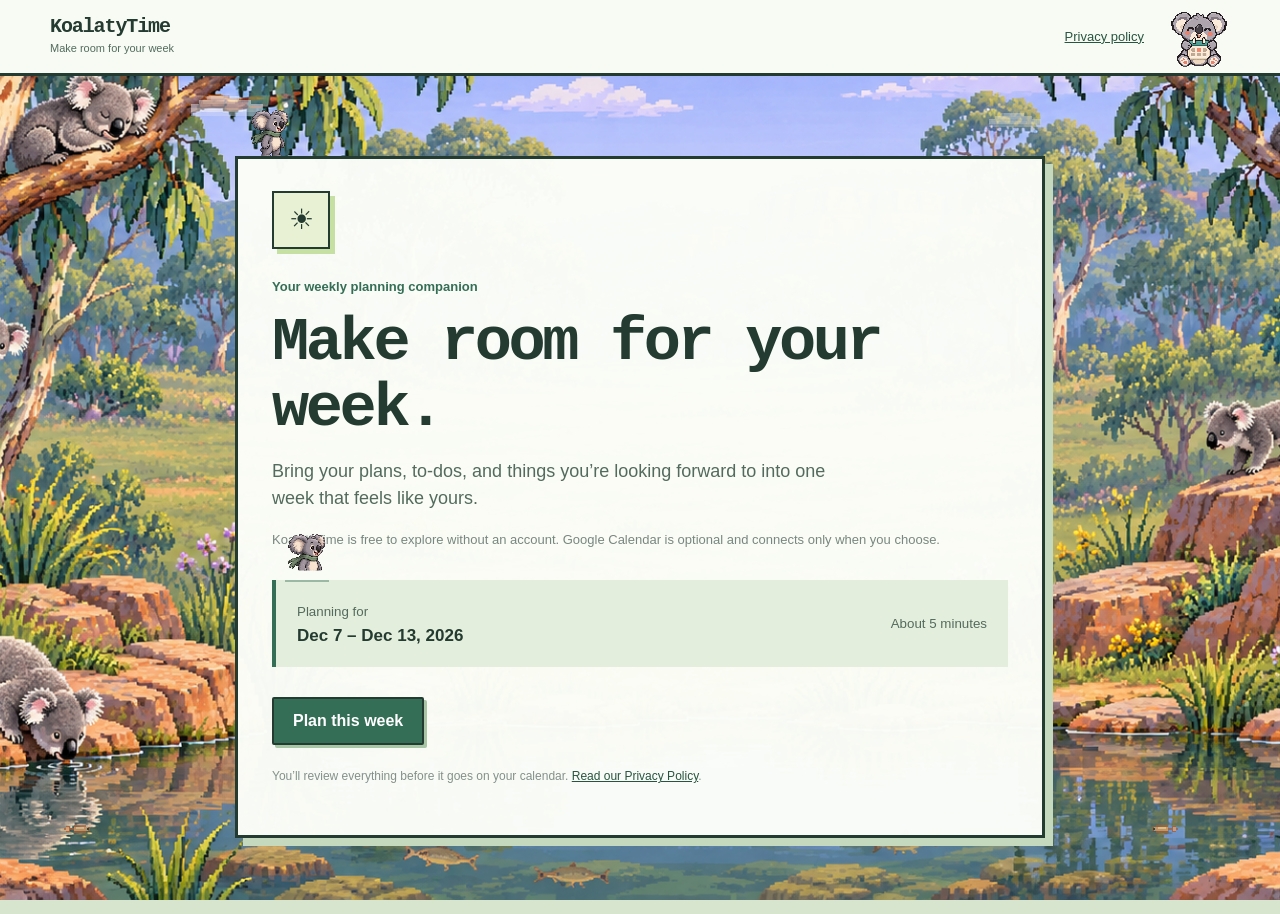
==== commit 37212171: "Anchor koala animations to surfaces and remove hover pets" ====
--- a/index.html
+++ b/index.html
@@ -415,12 +415,8 @@
     .koala-nook { position: relative; display: inline-flex; max-width: 100%; }
     .koala-nook.field-nook { display: flex; width: 100%; }
     .koala-nook > .button, .koala-nook > input, .koala-nook > textarea { position: relative; z-index: 1; }
-    .koala-nook::before { content: ""; position: absolute; width: 43px; height: 43px; right: 12px; top: -21px; background: url("assets/koala-sprite-sheet.png") 100% 100% / 400% 200% no-repeat; image-rendering: pixelated; transform: translateY(11px); transition: transform .22s steps(3); pointer-events: none; }
-    .koala-nook:hover::before, .koala-nook:focus-within::before { transform: translateY(-10px) rotate(9deg); }
     .action-row { position: relative; }
     .add-item-form { position: relative; }
-    .add-item-form::before { content: ""; position: absolute; width: 43px; height: 43px; right: 102px; top: -30px; background: url("assets/koala-sprite-sheet.png") 100% 100% / 400% 200% no-repeat; image-rendering: pixelated; transform: translateY(12px); transition: transform .22s steps(3); pointer-events: none; }
-    .add-item-form:focus-within::before { transform: translateY(-8px); }
     @media (max-width: 700px) {
       body { background-attachment: scroll; background-position: 75% top; background-size: auto 100svh; }
       .shell { padding-top: 32px; }
--- a/garden-motion.css
+++ b/garden-motion.css
@@ -1,12 +1,12 @@
-.garden-ambience,
-.koala-roam-layer {
+.garden-ambience {
   position: fixed;
   inset: 0;
   overflow: hidden;
   pointer-events: none;
 }
 .garden-ambience { z-index: 0; }
-.koala-roam-layer { z-index: 2; }
+body { position: relative; }
+.koala-roam-layer { position: absolute; inset: 0 0 auto; height: 100%; z-index: 2; pointer-events: none; }
 .garden-cloud,
 .garden-fish { position: absolute; display: block; background-repeat: no-repeat; background-size: contain; image-rendering: pixelated; }
 .garden-cloud { width: 96px; height: 32px; top: 88px; background-image: url("assets/gum-cloud.svg"); opacity: .55; animation: cloud-drift 38s ease-in-out infinite alternate; }
@@ -16,22 +16,28 @@
 .garden-fish:nth-child(3) { left: 5%; }
 .garden-fish:nth-child(4) { right: 8%; animation-delay: -3s; animation-duration: 9s; transform: scaleX(-1); }
 .roaming-koala { position: absolute; width: 54px; height: 54px; pointer-events: none; will-change: transform; }
-.roaming-koala .koala-sprite,
-.button-koala .koala-sprite { display: block; width: 100%; height: 100%; background: url("assets/koala-sprite-sheet.png") 100% 100% / 400% 200% no-repeat; image-rendering: pixelated; }
+.roaming-koala::after { content: ""; position: absolute; z-index: 2; display: block; background: var(--koala-rail-color, #355d49); pointer-events: none; }
+.roaming-koala.edge-top::after { left: 5px; right: 5px; top: var(--koala-contact-y); height: var(--koala-rail-width, 2px); }
+.roaming-koala.edge-left::after,
+.roaming-koala.edge-right::after { top: 5px; bottom: 5px; left: var(--koala-contact-x); width: var(--koala-rail-width, 2px); }
+.roaming-koala::before { content: ""; position: absolute; z-index: 3; width: 4px; height: 4px; opacity: 0; background: #8bab83; pointer-events: none; }
+.roaming-koala.edge-top::before { top: calc(var(--koala-contact-y) - 5px); left: 34%; box-shadow: 13px -2px #8bab83, -6px 2px #c5d9bf; }
+.roaming-koala.edge-left::before,
+.roaming-koala.edge-right::before { top: 30%; left: calc(var(--koala-contact-x) - 5px); box-shadow: 1px 15px #8bab83, -2px -7px #c5d9bf; }
+.roaming-koala.is-landing::before { animation: koala-contact .36s steps(3) both; }
+.roaming-koala .koala-sprite { display: block; width: 100%; height: 100%; background: url("assets/koala-sprite-sheet.png") 100% 100% / 400% 200% no-repeat; image-rendering: pixelated; }
 .roaming-koala.facing-left .koala-sprite { scale: -1 1; }
 .roaming-koala.is-walking .koala-sprite { animation: koala-walk .54s steps(1) infinite; }
+.roaming-koala.is-climbing .koala-sprite { animation: koala-climb .7s steps(1) infinite; }
 .roaming-koala.is-jumping .koala-sprite { animation: koala-jump .88s steps(1) 1; }
 .roaming-koala.is-idle .koala-sprite { animation: koala-breathe 2.8s ease-in-out infinite; }
 .roaming-koala.is-dangling .koala-sprite { animation: koala-dangle 2.1s ease-in-out infinite; transform-origin: 50% 15%; }
-button.has-button-koala { position: relative; overflow: visible; }
-.button-koala { position: absolute; z-index: 4; top: -33px; right: 5px; width: 42px; height: 42px; pointer-events: none; }
-.button-koala.mode-walk { animation: button-koala-stroll 1.25s ease-in-out infinite alternate; }
-.button-koala.mode-walk .koala-sprite { animation: koala-walk .54s steps(1) infinite; }
-.button-koala.mode-jump { animation: button-koala-hop .88s ease-in-out 1; }
-.button-koala.mode-jump .koala-sprite { animation: koala-jump .88s steps(1) 1; }
-.button-koala.mode-dangle { top: -24px; right: 0; transform-origin: 50% 15%; animation: button-koala-dangle 1.8s ease-in-out infinite alternate; }
-.button-koala.mode-breathe .koala-sprite,
-.button-koala.mode-dangle .koala-sprite { animation: koala-breathe 2.8s ease-in-out infinite; }
+.roaming-koala.is-clinging .koala-sprite { animation: koala-cling 2.2s ease-in-out infinite; }
+.roaming-koala.is-landing .koala-sprite { animation: koala-land .36s steps(1) 1; }
+.roaming-koala.is-waving .koala-sprite { animation: koala-wave 1.15s steps(1) infinite; }
+.roaming-koala.is-sitting .koala-sprite { animation: koala-sit 2.4s ease-in-out infinite; }
+.roaming-koala.is-peeking .koala-sprite { animation: koala-peek 1.7s ease-in-out infinite; clip-path: inset(0 0 27%); }
+.roaming-koala.is-hanging .koala-sprite { animation: koala-hang 2s ease-in-out infinite; transform-origin: 50% 15%; }
 @keyframes cloud-drift { from { translate: -12px 0; } to { translate: 26px 0; } }
 @keyframes fish-drift { from { translate: -9px 1px; } to { translate: 13px -2px; } }
 @keyframes koala-walk {
@@ -48,12 +54,16 @@
 }
 @keyframes koala-breathe { 0%,100% { background-position: 100% 100%; translate: 0 0; } 50% { background-position: 100% 100%; translate: 0 -2px; } }
 @keyframes koala-dangle { 0%,100% { background-position: 100% 100%; rotate: -8deg; } 50% { background-position: 100% 100%; rotate: 9deg; } }
-@keyframes button-koala-stroll { from { translate: 4px 0; } to { translate: -30px 0; } }
-@keyframes button-koala-hop { 0%,100% { translate: 0 0; } 50% { translate: 0 -13px; } }
-@keyframes button-koala-dangle { from { rotate: -9deg; } to { rotate: 9deg; } }
+@keyframes koala-climb { 0%,49% { background-position: 33.333% 0%; rotate: -12deg; } 50%,100% { background-position: 100% 0%; rotate: 9deg; } }
+@keyframes koala-cling { 0%,100% { background-position: 100% 100%; rotate: -7deg; } 50% { background-position: 100% 100%; rotate: 5deg; } }
+@keyframes koala-land { 0%,35% { background-position: 0% 100%; translate: 0 3px; } 36%,100% { background-position: 100% 100%; translate: 0 0; } }
+@keyframes koala-contact { 0% { opacity: 0; scale: .6; } 35% { opacity: 1; scale: 1; } 100% { opacity: 0; scale: 1.7; } }
+@keyframes koala-wave { 0%,49% { background-position: 33.333% 0%; rotate: -3deg; } 50%,100% { background-position: 100% 0%; rotate: 7deg; } }
+@keyframes koala-sit { 0%,100% { background-position: 0% 100%; translate: 0 2px; } 50% { background-position: 0% 100%; translate: 0 0; } }
+@keyframes koala-peek { 0%,100% { background-position: 0% 100%; translate: 0 9px; } 45%,65% { background-position: 100% 100%; translate: 0 -3px; } }
+@keyframes koala-hang { 0%,100% { background-position: 33.333% 100%; translate: 0 8px; rotate: -6deg; } 50% { background-position: 33.333% 100%; translate: 0 13px; rotate: 5deg; } }
 @media (max-width: 700px) {
   .roaming-koala { width: 36px; height: 36px; }
-  .button-koala { width: 35px; height: 35px; top: -27px; }
   .garden-cloud { top: 72px; width: 60px; height: 20px; }
   .garden-cloud:nth-child(2) { top: 82px; width: 48px; }
   .garden-fish { width: 25px; height: 13px; }
@@ -61,6 +71,4 @@
 @media (prefers-reduced-motion: reduce) {
   .garden-ambience,
   .koala-roam-layer { display: none; }
-  .button-koala,
-  .button-koala .koala-sprite { animation: none !important; }
 }
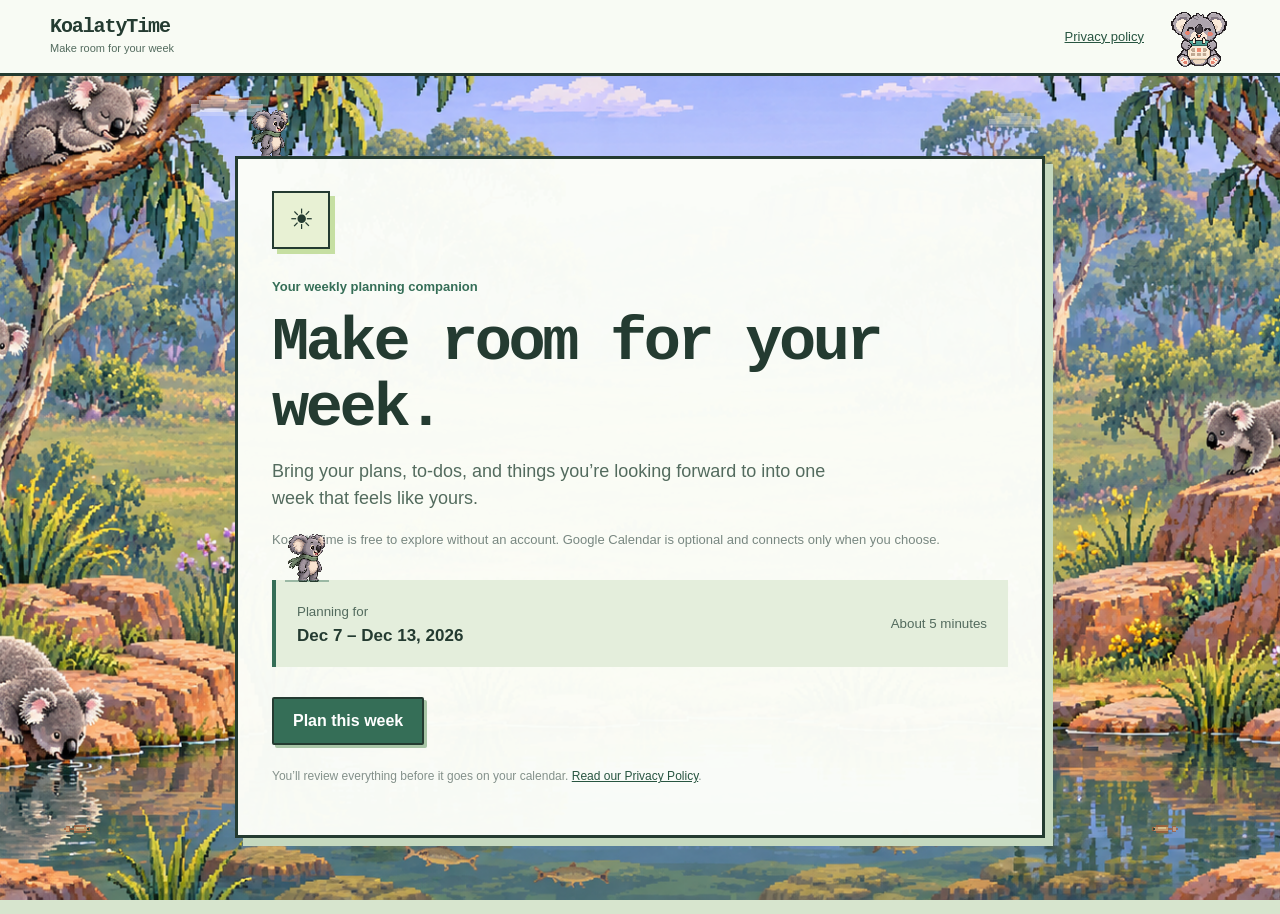
==== commit f7229a41: "Add directional koala climbing and collapsible quiet times" ====
--- a/index.html
+++ b/index.html
@@ -210,7 +210,13 @@
     .repeat-option { margin-top: 8px; display: flex; align-items: center; gap: 8px; color: var(--muted); font-size: 12px; }
     .repeat-option input { accent-color: var(--green); }
     .quiet-times { margin-top: 13px; border-top: 1px solid #dfe8e3; padding-top: 11px; }
-    .quiet-times h3 { margin: 0; color: var(--green-dark); font-size: 14px; }
+    .quiet-times > summary { display: flex; align-items: center; gap: 10px; min-height: 42px; padding: 8px 11px; border: 1px solid var(--line); background: #fbfdf8; color: var(--green-dark); font-size: 14px; font-weight: 700; cursor: pointer; list-style: none; }
+    .quiet-times > summary::-webkit-details-marker { display: none; }
+    .quiet-times > summary::after { content: "+"; margin-left: auto; font: 20px/1 "Courier New", monospace; }
+    .quiet-times[open] > summary::after { content: "−"; }
+    .quiet-times > summary small { color: var(--muted); font-size: 12px; font-weight: 400; }
+    .quiet-times > summary:focus-visible { outline: 3px solid #81b7a8; outline-offset: 3px; }
+    .quiet-times-content { padding: 12px 2px 0; }
     .quiet-grid { display: grid; gap: 6px; margin-top: 11px; }
     .quiet-row { display: grid; grid-template-columns: 80px minmax(0,1fr); align-items: start; gap: 8px; font-size: 12px; }
     .quiet-row > strong { padding-top: 12px; }
@@ -437,7 +443,7 @@
       *, *::before, *::after { scroll-behavior: auto !important; transition-duration: .01ms !important; animation-duration: .01ms !important; }
     }
   </style>
-  <link rel="stylesheet" href="garden-motion.css">
+  <link rel="stylesheet" href="garden-motion.css?v=20261116-climb">
 </head>
 <body>
   <header class="topbar">
@@ -471,6 +477,7 @@
       quietTimes: weekDays.map(()=>[]),
       quietDrafts: Array(8).fill(""),
       quietErrors: Array(8).fill(""),
+      quietOpen: false,
       sharedLearningAvailable: false,
       downtimeMinutes: 30,
       downtime: [],
@@ -677,7 +684,8 @@
     }
     function quietInputsMarkup() {
       const labels=['Monday','Tuesday','Wednesday','Thursday','Friday','Saturday','Sunday','Whole week'];
-      return `<section class="quiet-times" aria-labelledby="quiet-heading"><h3 id="quiet-heading">Set times to leave open</h3><p class="helper">Tell us when to keep your calendar free. Add multiple windows, like “before 8 am and 6–8 pm”, or say “all day”. The whole-week rule adds to every day’s times.</p><div class="quiet-grid">${labels.map((day,i)=>`<label class="quiet-row ${i===7?'weekly':''}" for="quiet-${i}"><strong>${day}</strong><span><input id="quiet-${i}" type="text" data-quiet-input="${i}" value="${escapeHtml(state.quietDrafts[i])}" placeholder="${i===7?'e.g. Before 8 am and after 9 pm':'e.g. 12–1 pm; 6–8 pm'}" aria-describedby="quiet-feedback-${i}" aria-invalid="${!!state.quietErrors[i]}"><small id="quiet-feedback-${i}" class="quiet-feedback ${state.quietErrors[i]?'error':''}" aria-live="polite">${escapeHtml(quietFeedback(i))}</small></span></label>`).join('')}</div></section>`;
+      const active=state.quietDrafts.filter(value=>value.trim()).length;
+      return `<details class="quiet-times" ${state.quietOpen?'open':''}><summary id="quiet-heading"><span>Set times to leave open</span><small>${active?`${active} ${active===1?'rule':'rules'} set`:'Optional'}</small></summary><div class="quiet-times-content"><p class="helper">Tell us when to keep your calendar free. Add multiple windows, like “before 8 am and 6–8 pm”, or say “all day”. The whole-week rule adds to every day’s times.</p><div class="quiet-grid">${labels.map((day,i)=>`<label class="quiet-row ${i===7?'weekly':''}" for="quiet-${i}"><strong>${day}</strong><span><input id="quiet-${i}" type="text" data-quiet-input="${i}" value="${escapeHtml(state.quietDrafts[i])}" placeholder="${i===7?'e.g. Before 8 am and after 9 pm':'e.g. 12–1 pm'}" aria-describedby="quiet-feedback-${i}" aria-invalid="${!!state.quietErrors[i]}"><small id="quiet-feedback-${i}" class="quiet-feedback ${state.quietErrors[i]?'error':''}" aria-live="polite">${escapeHtml(quietFeedback(i))}</small></span></label>`).join('')}</div></div></details>`;
     }
     function activityMarkup(item,i) {
       const editing=state.editingIndex===i;
@@ -696,6 +704,8 @@
     function renderList() {
       const currentInput=document.getElementById("new-item");
       if(currentInput) state.itemDraft=currentInput.value;
+      const currentQuiet=document.querySelector('.quiet-times');
+      if(currentQuiet) state.quietOpen=currentQuiet.open;
       shell(`<div class="panel-kicker">Sort it out</div><h2>What would you like in this week?</h2>
         <p class="panel-intro">Say what you want to do and how often. Include days, times, or other details if they matter. We’ll work out the schedule.</p>
         <div class="schedule-prefs"><div class="prefs-head"><div><strong>Days to schedule</strong><p class="helper">${state.planDays.length} of 7 days selected for one-time activities.</p></div><button class="text-button" data-action="selectAllDays">Select all</button></div>
@@ -716,6 +726,7 @@
       document.querySelector('[data-edit-item] input')?.addEventListener('input',e=>{state.editingDraft=e.target.value;});
       document.querySelector('[data-edit-item] input')?.addEventListener('keydown',e=>{if(e.key==='Escape'){e.preventDefault();actions.cancelEditItem();}});
       document.getElementById('downtime-minutes').addEventListener('change',e=>{state.downtimeMinutes=Math.max(0,Math.min(120,Number(e.target.value)||0));e.target.value=state.downtimeMinutes;resetGeneratedSchedule();});
+      document.querySelector('.quiet-times').addEventListener('toggle',e=>{state.quietOpen=e.currentTarget.open;});
       document.querySelectorAll('[data-estimate]').forEach(form=>form.addEventListener('submit',async e=>{
         e.preventDefault();const item=state.items[+form.dataset.estimate],fields=form.elements;
         const changed=Planner.calibrate(item,{type:fields.type.value,durationMinutes:fields.duration.value,travelMinutes:fields.travel.value});
@@ -733,6 +744,8 @@
       }));
       document.querySelectorAll('[data-quiet-input]').forEach(el=>el.addEventListener('input',e=>{
         const index=+e.target.dataset.quietInput;updateQuietTimes(index,e.target.value);
+        const active=state.quietDrafts.filter(value=>value.trim()).length;
+        document.querySelector('.quiet-times > summary small').textContent=active?`${active} ${active===1?'rule':'rules'} set`:'Optional';
         const feedback=document.getElementById('quiet-feedback-'+index);
         feedback.textContent=quietFeedback(index);feedback.classList.toggle('error',!!state.quietErrors[index]);e.target.setAttribute('aria-invalid',String(!!state.quietErrors[index]));
       }));
@@ -756,7 +769,7 @@
     function validateListInputs() {
       if(state.editingIndex!==null){state.page=2;renderList();document.getElementById('edit-item-'+state.editingIndex)?.focus();toast('Save or cancel your activity edit first.');return false;}
       const invalid=state.quietErrors.findIndex(Boolean);
-      if(invalid!==-1){state.page=2;renderList();document.getElementById('quiet-'+invalid)?.focus();toast('Clarify the highlighted time to leave open first.');return false;}
+      if(invalid!==-1){state.page=2;state.quietOpen=true;const quiet=document.querySelector('.quiet-times');if(quiet)quiet.open=true;renderList();document.getElementById('quiet-'+invalid)?.focus();toast('Clarify the highlighted time to leave open first.');return false;}
       return true;
     }
     function renderGoal() {
@@ -984,6 +997,6 @@
     render();
     loadSharedEstimates();
   </script>
-  <script src="garden-motion.js"></script>
+  <script src="garden-motion.js?v=20261116-climb"></script>
 </body>
 </html>
--- a/garden-motion.css
+++ b/garden-motion.css
@@ -17,18 +17,21 @@
 .garden-fish:nth-child(4) { right: 8%; animation-delay: -3s; animation-duration: 9s; transform: scaleX(-1); }
 .roaming-koala { position: absolute; width: 54px; height: 54px; pointer-events: none; will-change: transform; }
 .roaming-koala::after { content: ""; position: absolute; z-index: 2; display: block; background: var(--koala-rail-color, #355d49); pointer-events: none; }
-.roaming-koala.edge-top::after { left: 5px; right: 5px; top: var(--koala-contact-y); height: var(--koala-rail-width, 2px); }
+.roaming-koala.edge-top::after,
+.roaming-koala.edge-bottom::after { left: 5px; right: 5px; top: var(--koala-contact-y); height: var(--koala-rail-width, 2px); }
 .roaming-koala.edge-left::after,
 .roaming-koala.edge-right::after { top: 5px; bottom: 5px; left: var(--koala-contact-x); width: var(--koala-rail-width, 2px); }
 .roaming-koala::before { content: ""; position: absolute; z-index: 3; width: 4px; height: 4px; opacity: 0; background: #8bab83; pointer-events: none; }
-.roaming-koala.edge-top::before { top: calc(var(--koala-contact-y) - 5px); left: 34%; box-shadow: 13px -2px #8bab83, -6px 2px #c5d9bf; }
+.roaming-koala.edge-top::before,
+.roaming-koala.edge-bottom::before { top: calc(var(--koala-contact-y) - 5px); left: 34%; box-shadow: 13px -2px #8bab83, -6px 2px #c5d9bf; }
 .roaming-koala.edge-left::before,
 .roaming-koala.edge-right::before { top: 30%; left: calc(var(--koala-contact-x) - 5px); box-shadow: 1px 15px #8bab83, -2px -7px #c5d9bf; }
 .roaming-koala.is-landing::before { animation: koala-contact .36s steps(3) both; }
 .roaming-koala .koala-sprite { display: block; width: 100%; height: 100%; background: url("assets/koala-sprite-sheet.png") 100% 100% / 400% 200% no-repeat; image-rendering: pixelated; }
 .roaming-koala.facing-left .koala-sprite { scale: -1 1; }
 .roaming-koala.is-walking .koala-sprite { animation: koala-walk .54s steps(1) infinite; }
-.roaming-koala.is-climbing .koala-sprite { animation: koala-climb .7s steps(1) infinite; }
+.roaming-koala.edge-left.is-climbing .koala-sprite { animation: koala-climb-facing-right .64s steps(1) infinite; }
+.roaming-koala.edge-right.is-climbing .koala-sprite { animation: koala-climb-facing-left .64s steps(1) infinite; }
 .roaming-koala.is-jumping .koala-sprite { animation: koala-jump .88s steps(1) 1; }
 .roaming-koala.is-idle .koala-sprite { animation: koala-breathe 2.8s ease-in-out infinite; }
 .roaming-koala.is-dangling .koala-sprite { animation: koala-dangle 2.1s ease-in-out infinite; transform-origin: 50% 15%; }
@@ -54,7 +57,8 @@
 }
 @keyframes koala-breathe { 0%,100% { background-position: 100% 100%; translate: 0 0; } 50% { background-position: 100% 100%; translate: 0 -2px; } }
 @keyframes koala-dangle { 0%,100% { background-position: 100% 100%; rotate: -8deg; } 50% { background-position: 100% 100%; rotate: 9deg; } }
-@keyframes koala-climb { 0%,49% { background-position: 33.333% 0%; rotate: -12deg; } 50%,100% { background-position: 100% 0%; rotate: 9deg; } }
+@keyframes koala-climb-facing-right { 0%,49% { background-position: 33.333% 100%; translate: 2px 3px; rotate: -13deg; } 50%,100% { background-position: 100% 0%; translate: 0 -3px; rotate: 8deg; } }
+@keyframes koala-climb-facing-left { 0%,49% { background-position: 33.333% 100%; translate: -2px 3px; rotate: 13deg; } 50%,100% { background-position: 100% 0%; translate: 0 -3px; rotate: -8deg; } }
 @keyframes koala-cling { 0%,100% { background-position: 100% 100%; rotate: -7deg; } 50% { background-position: 100% 100%; rotate: 5deg; } }
 @keyframes koala-land { 0%,35% { background-position: 0% 100%; translate: 0 3px; } 36%,100% { background-position: 100% 100%; translate: 0 0; } }
 @keyframes koala-contact { 0% { opacity: 0; scale: .6; } 35% { opacity: 1; scale: 1; } 100% { opacity: 0; scale: 1.7; } }
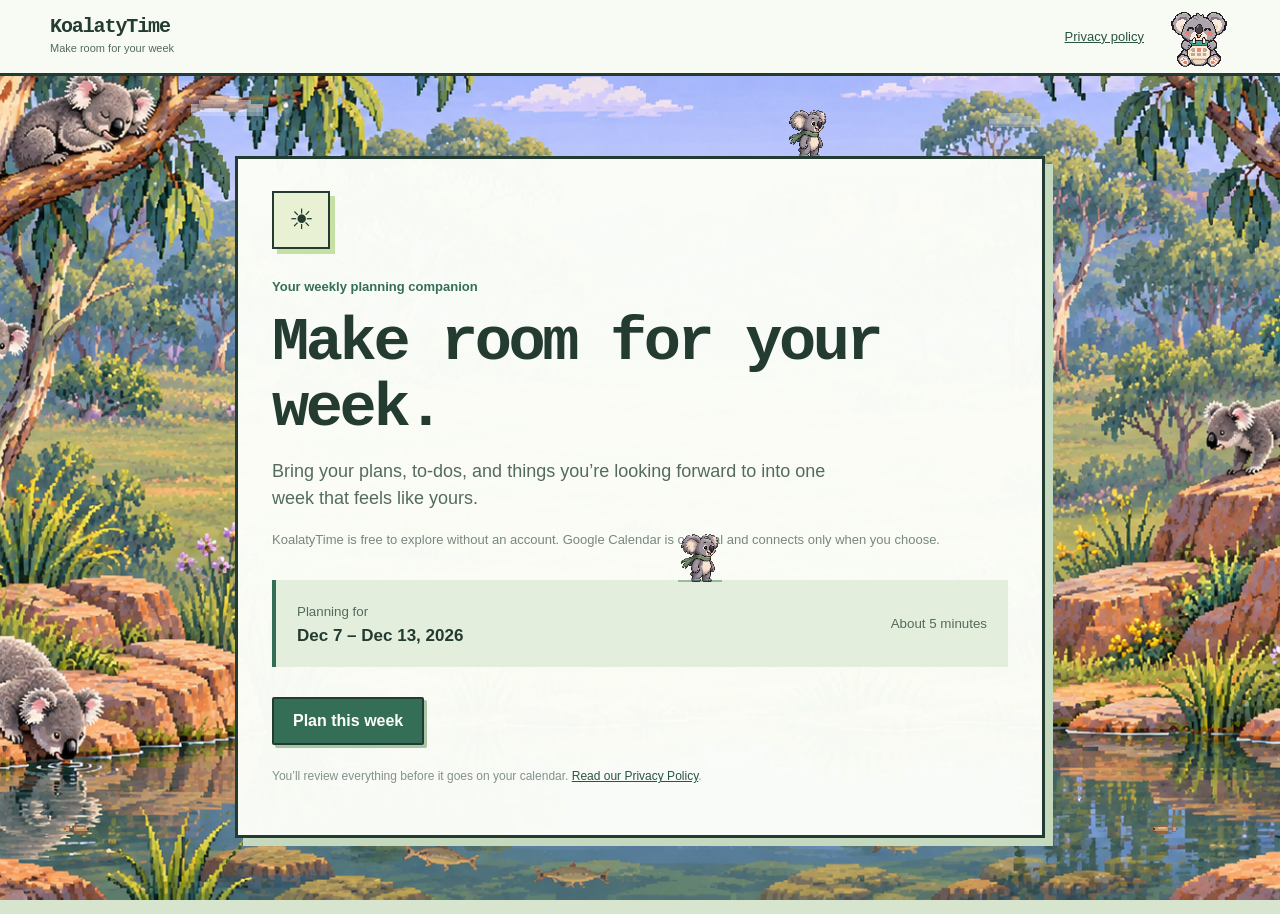
==== commit c542ca5e: "Snap koala peek sprite frames without sliding" ====
--- a/index.html
+++ b/index.html
@@ -443,7 +443,7 @@
       *, *::before, *::after { scroll-behavior: auto !important; transition-duration: .01ms !important; animation-duration: .01ms !important; }
     }
   </style>
-  <link rel="stylesheet" href="garden-motion.css?v=20261116-climb">
+  <link rel="stylesheet" href="garden-motion.css?v=20261116-peek">
 </head>
 <body>
   <header class="topbar">
--- a/garden-motion.css
+++ b/garden-motion.css
@@ -39,7 +39,7 @@
 .roaming-koala.is-landing .koala-sprite { animation: koala-land .36s steps(1) 1; }
 .roaming-koala.is-waving .koala-sprite { animation: koala-wave 1.15s steps(1) infinite; }
 .roaming-koala.is-sitting .koala-sprite { animation: koala-sit 2.4s ease-in-out infinite; }
-.roaming-koala.is-peeking .koala-sprite { animation: koala-peek 1.7s ease-in-out infinite; clip-path: inset(0 0 27%); }
+.roaming-koala.is-peeking .koala-sprite { animation: koala-peek-frames 1.7s steps(1) infinite, koala-peek-motion 1.7s ease-in-out infinite; clip-path: inset(0 0 27%); }
 .roaming-koala.is-hanging .koala-sprite { animation: koala-hang 2s ease-in-out infinite; transform-origin: 50% 15%; }
 @keyframes cloud-drift { from { translate: -12px 0; } to { translate: 26px 0; } }
 @keyframes fish-drift { from { translate: -9px 1px; } to { translate: 13px -2px; } }
@@ -64,7 +64,8 @@
 @keyframes koala-contact { 0% { opacity: 0; scale: .6; } 35% { opacity: 1; scale: 1; } 100% { opacity: 0; scale: 1.7; } }
 @keyframes koala-wave { 0%,49% { background-position: 33.333% 0%; rotate: -3deg; } 50%,100% { background-position: 100% 0%; rotate: 7deg; } }
 @keyframes koala-sit { 0%,100% { background-position: 0% 100%; translate: 0 2px; } 50% { background-position: 0% 100%; translate: 0 0; } }
-@keyframes koala-peek { 0%,100% { background-position: 0% 100%; translate: 0 9px; } 45%,65% { background-position: 100% 100%; translate: 0 -3px; } }
+@keyframes koala-peek-frames { 0%,44.99%,66%,100% { background-position: 0% 100%; } 45%,65.99% { background-position: 100% 100%; } }
+@keyframes koala-peek-motion { 0%,100% { translate: 0 9px; } 45%,65% { translate: 0 -3px; } }
 @keyframes koala-hang { 0%,100% { background-position: 33.333% 100%; translate: 0 8px; rotate: -6deg; } 50% { background-position: 33.333% 100%; translate: 0 13px; rotate: 5deg; } }
 @media (max-width: 700px) {
   .roaming-koala { width: 36px; height: 36px; }
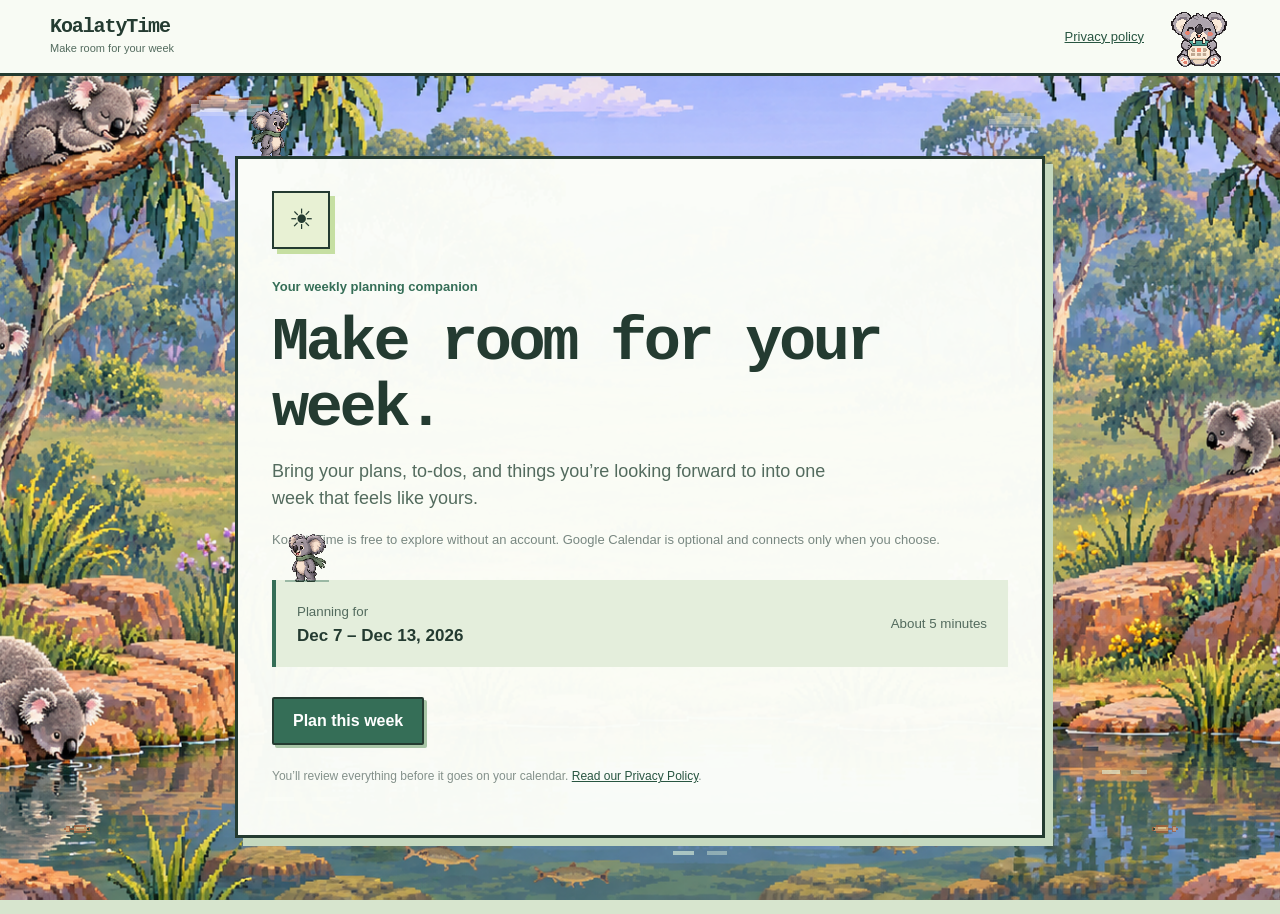
==== commit e1aafd09: "Add climbing koala art and center planner layout" ====
--- a/index.html
+++ b/index.html
@@ -78,13 +78,8 @@
     .step.active .dot { border-color: var(--green); background: var(--green); color: white; }
     .step.done .dot { border-color: #bad6cb; background: var(--mint); color: var(--green-dark); }
     .step-line { flex: 1; height: 1px; min-width: 12px; margin: 0 12px; background: var(--line); }
-    .workspace { display: grid; grid-template-columns: 250px minmax(0, 1fr); gap: 54px; align-items: start; }
-    .side-note { padding-top: 14px; }
-    .side-note .tiny-title { margin-bottom: 12px; color: #91a19a; font-size: 11px; font-weight: 700; letter-spacing: .08em; text-transform: uppercase; }
-    .side-note p { max-width: 215px; color: var(--muted); font-size: 14px; }
-    .mini-week { display: grid; grid-template-columns: repeat(7, 1fr); gap: 5px; margin-top: 24px; }
-    .mini-day { padding: 8px 0; text-align: center; color: var(--muted); font-size: 10px; }
-    .mini-day b { display: block; margin-top: 3px; color: var(--ink); font-size: 13px; }
+    .workspace { width: 100%; max-width: 840px; margin-inline: auto; }
+    .workspace.calendar-workspace { max-width: none; }
     .main-panel { min-width: 0; padding: 34px; background: var(--surface); border: 1px solid rgba(30,52,48,.06); border-radius: 22px; box-shadow: var(--shadow); }
     .panel-kicker { margin-bottom: 13px; color: var(--green); font-size: 13px; font-weight: 650; }
     .panel-intro { max-width: 610px; color: var(--muted); }
@@ -309,8 +304,6 @@
     .toast { position: fixed; bottom: 22px; left: 50%; transform: translate(-50%, 18px); opacity: 0; padding: 12px 17px; border-radius: 11px; background: var(--ink); color: white; box-shadow: var(--shadow); font-size: 14px; pointer-events: none; transition: opacity .2s, transform .2s; }
     .toast.show { transform: translate(-50%,0); opacity: 1; }
     @media (max-width: 820px) {
-      .workspace { grid-template-columns: 1fr; gap: 17px; }
-      .side-note { display: none; }
       .shell { padding-top: 25px; }
       .main-panel { padding: 26px 22px; }
       .steps { justify-content: space-between; }
@@ -370,7 +363,6 @@
     .week-stamp { border-left: 4px solid var(--green); background: #e4eedc; }
     .steps-wrap { margin-bottom: 30px; }
     .steps { max-width: 840px; padding: 12px 16px; border: 2px solid var(--ink); background: rgba(251,253,248,.96); box-shadow: 4px 4px 0 #b4c9aa; }
-    .side-note { padding: 16px; border: 2px solid var(--ink); background: rgba(251,253,248,.97); box-shadow: 4px 4px 0 #b4c9aa; }
     .step .dot { border-radius: 0; border: 2px solid var(--line); }
     .step.active .dot { border-color: var(--ink); }
     .step-line { height: 2px; }
@@ -382,10 +374,8 @@
     .button.quiet { border-color: transparent; box-shadow: none; }
     .day-pill.checked { border-color: var(--green-dark); box-shadow: inset 0 -3px 0 #b3d4aa; }
     .choice-icon, .check, .legend-dot { border-radius: 0; }
-    .side-note .tiny-title, .panel-kicker { text-transform: none; letter-spacing: 0; }
+    .panel-kicker { text-transform: none; letter-spacing: 0; }
     .source-scan, .schedule-prefs { border: 1px solid var(--line); background: #f0f6ec; }
-    .calendar-workspace { display: block; }
-    .calendar-workspace .side-note { display: none; }
     .calendar-workspace .main-panel { max-width: none; }
     .calendar-view-toggle { display: inline-flex; gap: 0; margin: 16px 0 8px; border: 2px solid var(--ink); background: #eef4e8; }
     .calendar-view-toggle button { min-height: 39px; padding: 0 16px; border: 0; background: transparent; color: var(--ink); font-weight: 700; }
@@ -443,7 +433,7 @@
       *, *::before, *::after { scroll-behavior: auto !important; transition-duration: .01ms !important; animation-duration: .01ms !important; }
     }
   </style>
-  <link rel="stylesheet" href="garden-motion.css?v=20261116-peek">
+  <link rel="stylesheet" href="garden-motion.css?v=20261116-climbsprite">
 </head>
 <body>
   <header class="topbar">
@@ -513,8 +503,7 @@
             : `<div class="step">${content}</div>`;
         return `${step}${i < steps.length - 1 ? '<span class="step-line"></span>' : ""}`;
       }).join("")}</div></div>`;
-      const side = `<aside class="side-note"><div class="tiny-title">Your week</div><p>A little structure for the things you need to do and the things you want to do.</p><div class="mini-week">${weekDays.map((d,i)=>`<div class="mini-day">${d}<b>${dates[i].split(" ")[1]}</b></div>`).join("")}</div></aside>`;
-      app.innerHTML = `${progress}<div class="workspace ${page===1||page===4?'calendar-workspace':''}">${side}<section class="main-panel">${content}</section></div>`;
+      app.innerHTML = `${progress}<div class="workspace ${page===1||page===4?'calendar-workspace':''}"><section class="main-panel">${content}</section></div>`;
       app.querySelectorAll("[data-action]").forEach(el => el.addEventListener("click", actions[el.dataset.action]));
       bindInputs();
     }
@@ -997,6 +986,6 @@
     render();
     loadSharedEstimates();
   </script>
-  <script src="garden-motion.js?v=20261116-climb"></script>
+  <script src="garden-motion.js?v=20261116-climbsprite"></script>
 </body>
 </html>
--- a/garden-motion.css
+++ b/garden-motion.css
@@ -15,12 +15,16 @@
 .garden-fish { width: 32px; height: 16px; bottom: 7%; background-image: url("assets/billabong-fish.svg"); opacity: .75; animation: fish-drift 7s ease-in-out infinite alternate; }
 .garden-fish:nth-child(3) { left: 5%; }
 .garden-fish:nth-child(4) { right: 8%; animation-delay: -3s; animation-duration: 9s; transform: scaleX(-1); }
+.garden-water-glint { position: absolute; bottom: 8%; width: 112px; height: 4px; background: linear-gradient(90deg, transparent 0 8%, rgba(230,249,224,.58) 8% 34%, transparent 34% 50%, rgba(230,249,224,.4) 50% 74%, transparent 74%); image-rendering: pixelated; animation: garden-water-shimmer 5.8s steps(8) infinite alternate; }
+.garden-water-glint:nth-child(5) { left: 20%; bottom: 11%; }
+.garden-water-glint:nth-child(6) { left: 52%; bottom: 5%; width: 82px; animation-delay: -2s; animation-duration: 7s; }
+.garden-water-glint:nth-child(7) { right: 9%; bottom: 14%; width: 68px; animation-delay: -3.5s; animation-duration: 6.4s; }
 .roaming-koala { position: absolute; width: 54px; height: 54px; pointer-events: none; will-change: transform; }
 .roaming-koala::after { content: ""; position: absolute; z-index: 2; display: block; background: var(--koala-rail-color, #355d49); pointer-events: none; }
 .roaming-koala.edge-top::after,
 .roaming-koala.edge-bottom::after { left: 5px; right: 5px; top: var(--koala-contact-y); height: var(--koala-rail-width, 2px); }
 .roaming-koala.edge-left::after,
-.roaming-koala.edge-right::after { top: 5px; bottom: 5px; left: var(--koala-contact-x); width: var(--koala-rail-width, 2px); }
+.roaming-koala.edge-right::after { display: none; }
 .roaming-koala::before { content: ""; position: absolute; z-index: 3; width: 4px; height: 4px; opacity: 0; background: #8bab83; pointer-events: none; }
 .roaming-koala.edge-top::before,
 .roaming-koala.edge-bottom::before { top: calc(var(--koala-contact-y) - 5px); left: 34%; box-shadow: 13px -2px #8bab83, -6px 2px #c5d9bf; }
@@ -29,9 +33,12 @@
 .roaming-koala.is-landing::before { animation: koala-contact .36s steps(3) both; }
 .roaming-koala .koala-sprite { display: block; width: 100%; height: 100%; background: url("assets/koala-sprite-sheet.png") 100% 100% / 400% 200% no-repeat; image-rendering: pixelated; }
 .roaming-koala.facing-left .koala-sprite { scale: -1 1; }
+.roaming-koala:is(.edge-left,.edge-right):is(.is-climbing,.is-clinging,.is-landing) .koala-sprite { background-image: url("assets/koala-climb-sprite-sheet.png"); background-size: 200% 200%; }
+.roaming-koala.edge-right:is(.is-climbing,.is-clinging,.is-landing) .koala-sprite { scale: 1.15; }
+.roaming-koala.edge-left:is(.is-climbing,.is-clinging,.is-landing) .koala-sprite { scale: -1.15 1.15; }
 .roaming-koala.is-walking .koala-sprite { animation: koala-walk .54s steps(1) infinite; }
-.roaming-koala.edge-left.is-climbing .koala-sprite { animation: koala-climb-facing-right .64s steps(1) infinite; }
-.roaming-koala.edge-right.is-climbing .koala-sprite { animation: koala-climb-facing-left .64s steps(1) infinite; }
+.roaming-koala.edge-left.is-climbing .koala-sprite,
+.roaming-koala.edge-right.is-climbing .koala-sprite { animation: koala-climb-frames .72s steps(1) infinite; }
 .roaming-koala.is-jumping .koala-sprite { animation: koala-jump .88s steps(1) 1; }
 .roaming-koala.is-idle .koala-sprite { animation: koala-breathe 2.8s ease-in-out infinite; }
 .roaming-koala.is-dangling .koala-sprite { animation: koala-dangle 2.1s ease-in-out infinite; transform-origin: 50% 15%; }
@@ -39,10 +46,11 @@
 .roaming-koala.is-landing .koala-sprite { animation: koala-land .36s steps(1) 1; }
 .roaming-koala.is-waving .koala-sprite { animation: koala-wave 1.15s steps(1) infinite; }
 .roaming-koala.is-sitting .koala-sprite { animation: koala-sit 2.4s ease-in-out infinite; }
-.roaming-koala.is-peeking .koala-sprite { animation: koala-peek-frames 1.7s steps(1) infinite, koala-peek-motion 1.7s ease-in-out infinite; clip-path: inset(0 0 27%); }
+.roaming-koala.is-peeking .koala-sprite { animation: koala-peek-frames 1.7s steps(1) infinite, koala-peek-motion 1.7s ease-in-out infinite; }
 .roaming-koala.is-hanging .koala-sprite { animation: koala-hang 2s ease-in-out infinite; transform-origin: 50% 15%; }
 @keyframes cloud-drift { from { translate: -12px 0; } to { translate: 26px 0; } }
 @keyframes fish-drift { from { translate: -9px 1px; } to { translate: 13px -2px; } }
+@keyframes garden-water-shimmer { from { translate: -8px 0; opacity: .3; } to { translate: 12px -2px; opacity: .72; } }
 @keyframes koala-walk {
   0%,24% { background-position: 0% 0%; }
   25%,49% { background-position: 33.333% 0%; }
@@ -57,15 +65,14 @@
 }
 @keyframes koala-breathe { 0%,100% { background-position: 100% 100%; translate: 0 0; } 50% { background-position: 100% 100%; translate: 0 -2px; } }
 @keyframes koala-dangle { 0%,100% { background-position: 100% 100%; rotate: -8deg; } 50% { background-position: 100% 100%; rotate: 9deg; } }
-@keyframes koala-climb-facing-right { 0%,49% { background-position: 33.333% 100%; translate: 2px 3px; rotate: -13deg; } 50%,100% { background-position: 100% 0%; translate: 0 -3px; rotate: 8deg; } }
-@keyframes koala-climb-facing-left { 0%,49% { background-position: 33.333% 100%; translate: -2px 3px; rotate: 13deg; } 50%,100% { background-position: 100% 0%; translate: 0 -3px; rotate: -8deg; } }
+@keyframes koala-climb-frames { 0%,24% { background-position: 0% 0%; } 25%,49% { background-position: 100% 0%; } 50%,74% { background-position: 0% 100%; } 75%,100% { background-position: 100% 100%; } }
 @keyframes koala-cling { 0%,100% { background-position: 100% 100%; rotate: -7deg; } 50% { background-position: 100% 100%; rotate: 5deg; } }
 @keyframes koala-land { 0%,35% { background-position: 0% 100%; translate: 0 3px; } 36%,100% { background-position: 100% 100%; translate: 0 0; } }
 @keyframes koala-contact { 0% { opacity: 0; scale: .6; } 35% { opacity: 1; scale: 1; } 100% { opacity: 0; scale: 1.7; } }
 @keyframes koala-wave { 0%,49% { background-position: 33.333% 0%; rotate: -3deg; } 50%,100% { background-position: 100% 0%; rotate: 7deg; } }
 @keyframes koala-sit { 0%,100% { background-position: 0% 100%; translate: 0 2px; } 50% { background-position: 0% 100%; translate: 0 0; } }
 @keyframes koala-peek-frames { 0%,44.99%,66%,100% { background-position: 0% 100%; } 45%,65.99% { background-position: 100% 100%; } }
-@keyframes koala-peek-motion { 0%,100% { translate: 0 9px; } 45%,65% { translate: 0 -3px; } }
+@keyframes koala-peek-motion { 0%,100% { translate: 0 0; } 45%,65% { translate: 0 -3px; } }
 @keyframes koala-hang { 0%,100% { background-position: 33.333% 100%; translate: 0 8px; rotate: -6deg; } 50% { background-position: 33.333% 100%; translate: 0 13px; rotate: 5deg; } }
 @media (max-width: 700px) {
   .roaming-koala { width: 36px; height: 36px; }
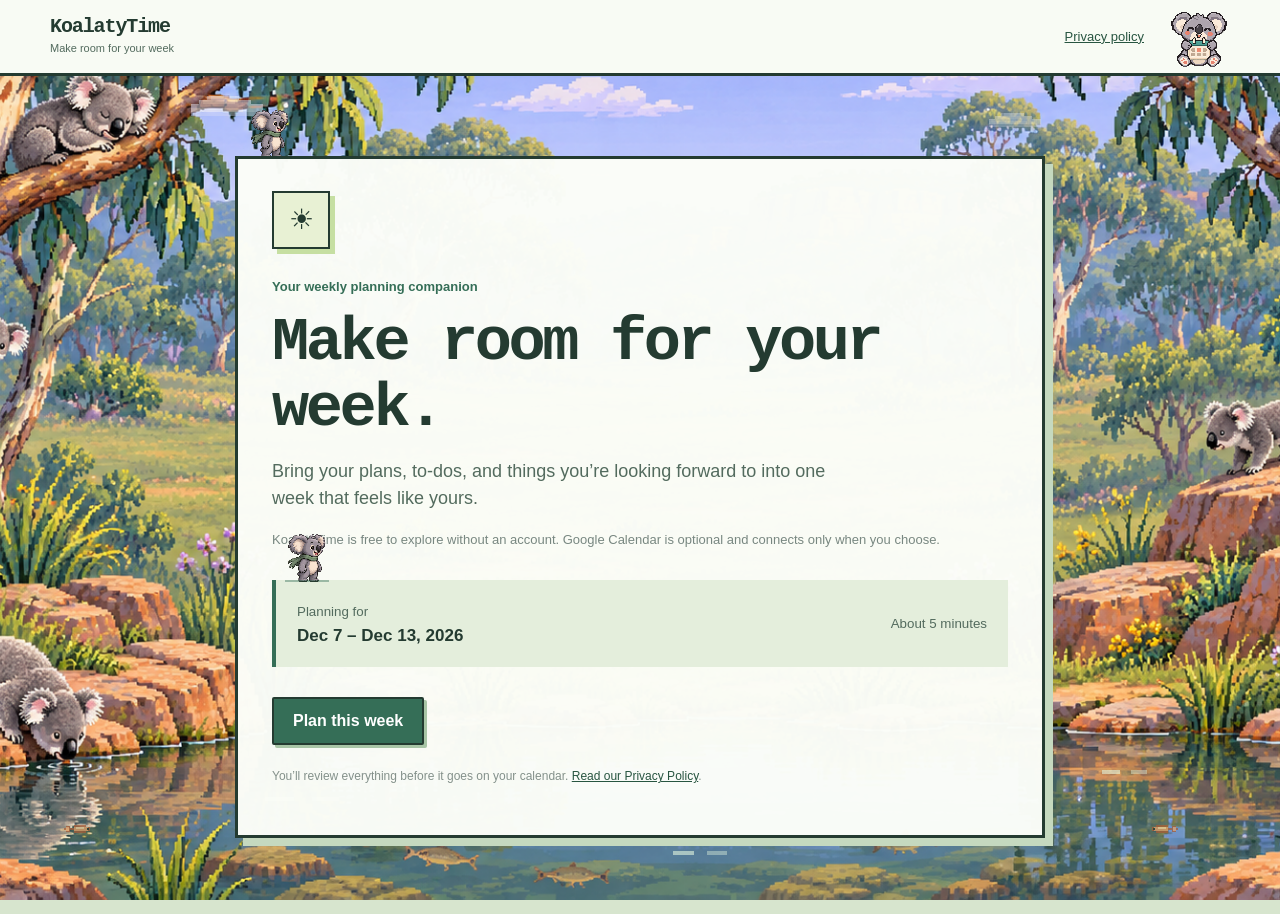
==== commit 3c5d896c: "Keep koala motion continuous through planner clicks" ====
--- a/index.html
+++ b/index.html
@@ -986,6 +986,6 @@
     render();
     loadSharedEstimates();
   </script>
-  <script src="garden-motion.js?v=20261116-climbsprite"></script>
+  <script src="garden-motion.js?v=20261116-smoothpets"></script>
 </body>
 </html>
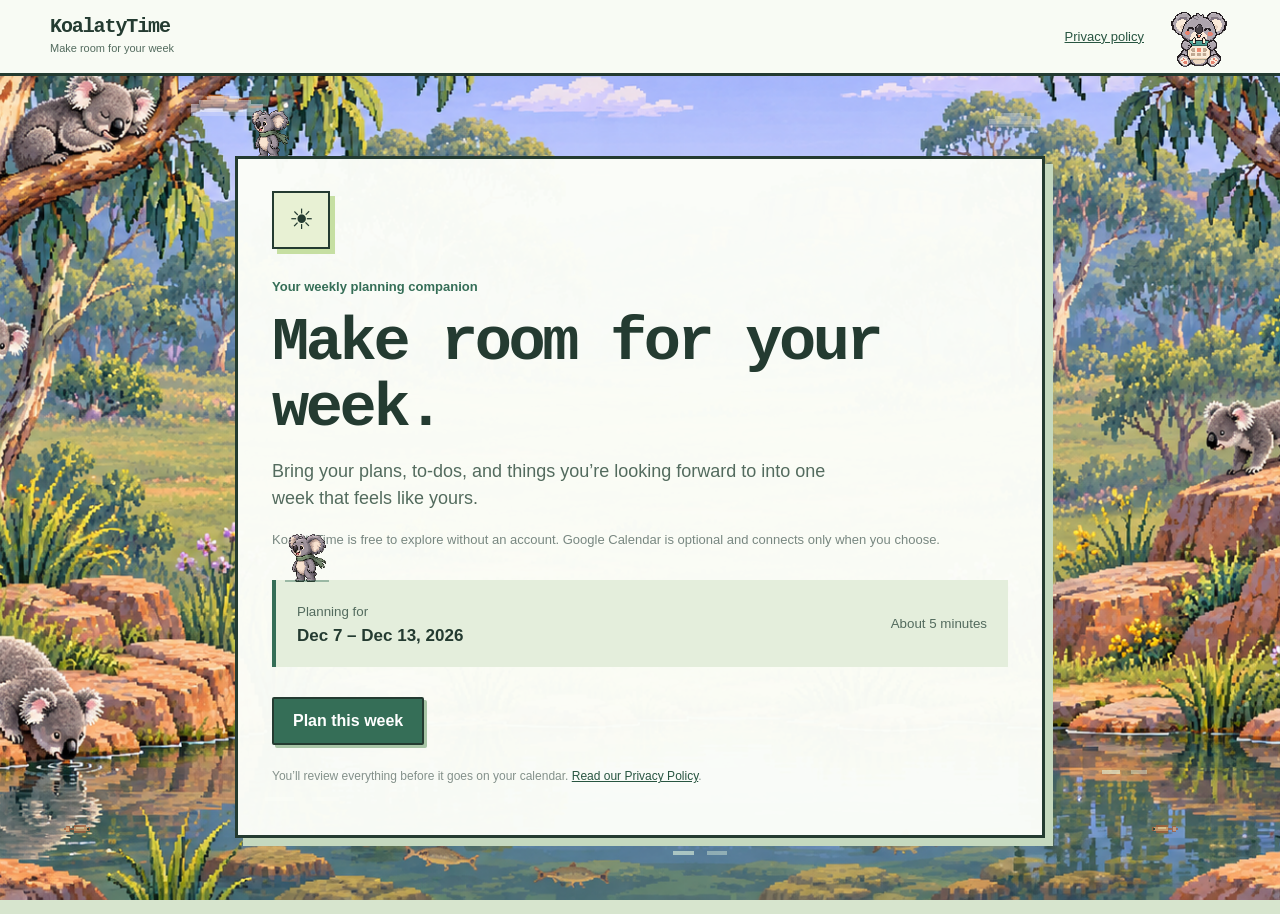
==== commit 7df9c723: "Add optional Google Calendar save action" ====
--- a/index.html
+++ b/index.html
@@ -1,991 +1,1030 @@
-<!doctype html>
-<html lang="en">
-<head>
-  <meta charset="utf-8">
-  <meta name="viewport" content="width=device-width, initial-scale=1">
-  <meta name="theme-color" content="#edf3e9">
-  <link rel="icon" type="image/png" href="assets/koala-calendar-logo.png">
-  <title>KoalatyTime — Make room for your week</title>
-  <style>
-    :root {
-      color-scheme: light;
-      --paper: #f4f7f5;
-      --surface: #ffffff;
-      --ink: #1e3430;
-      --muted: #687a75;
-      --line: #dce5e1;
-      --green: #28685a;
-      --green-dark: #1d5146;
-      --mint: #e4f1ec;
-      --lime: #d9ed9f;
-      --blue: #e6edf8;
-      --amber: #f5edcf;
-      --rose: #f6e7e2;
-      --radius: 18px;
-      --shadow: 0 16px 44px rgba(30, 52, 48, .07);
-    }
-    * { box-sizing: border-box; }
-    body {
-      margin: 0;
-      min-width: 320px;
-      color: var(--ink);
-      background: var(--paper);
-      font: 16px/1.5 "Aptos", "Segoe UI", system-ui, sans-serif;
-    }
-    button, input, select, textarea { font: inherit; }
-    button { cursor: pointer; }
-    button:focus-visible, input:focus-visible, select:focus-visible, textarea:focus-visible {
-      outline: 3px solid #81b7a8;
-      outline-offset: 3px;
-    }
-    .topbar {
-      height: 72px;
-      padding: 0 max(24px, calc((100vw - 1180px) / 2));
-      display: flex;
-      align-items: center;
-      justify-content: space-between;
-      border-bottom: 1px solid rgba(30, 52, 48, .08);
-      background: rgba(255,255,255,.74);
-    }
-    .brand { display: flex; align-items: center; gap: 11px; font-weight: 700; letter-spacing: -.03em; }
-    .brand-mark {
-      width: 34px; height: 34px; display: grid; place-items: center;
-      border-radius: 11px 11px 11px 4px; color: var(--green-dark); background: var(--lime);
-      font-size: 18px; font-weight: 800;
-    }
-    .demo-tag { padding: 6px 10px; border-radius: 999px; color: #61736d; background: #edf2ef; font-size: 12px; }
-    .shell { max-width: 1180px; margin: 0 auto; padding: 42px 24px 76px; }
-    .welcome { max-width: 760px; margin: 36px auto 0; }
-    .welcome-mark {
-      width: 58px; height: 58px; display: grid; place-items: center; margin-bottom: 28px;
-      border-radius: 19px 19px 19px 7px; background: var(--lime); font-size: 28px;
-    }
-    h1, h2, h3, p { margin-top: 0; }
-    h1 { max-width: 680px; margin-bottom: 15px; font-size: clamp(36px, 5vw, 58px); line-height: 1.05; letter-spacing: -.055em; font-weight: 650; }
-    h2 { margin-bottom: 8px; font-size: clamp(27px, 3vw, 36px); line-height: 1.14; letter-spacing: -.045em; font-weight: 650; }
-    h3 { margin-bottom: 5px; font-size: 17px; letter-spacing: -.02em; }
-    .lede { max-width: 560px; color: var(--muted); font-size: 18px; }
-    .week-stamp { margin: 30px 0 30px; padding: 19px 21px; display: flex; justify-content: space-between; align-items: center; background: #e9f0eb; border-radius: 14px; }
-    .week-stamp small { color: var(--muted); }
-    .week-stamp strong { display: block; font-size: 17px; }
-    .steps-wrap { display: flex; justify-content: center; margin: 0 auto 42px; }
-    .steps { display: flex; gap: 0; max-width: 800px; width: 100%; align-items: center; }
-    .step { display: flex; align-items: center; gap: 8px; color: #92a09b; font-size: 12px; white-space: nowrap; }
-    .step button { padding: 0; display: inline-flex; align-items: center; gap: 8px; border: 0; background: transparent; color: inherit; font: inherit; }
-    .step button:hover { color: var(--green-dark); }
-    .step .dot { width: 23px; height: 23px; display: grid; place-items: center; border: 1px solid #cbd7d2; border-radius: 50%; background: var(--paper); font-size: 11px; }
-    .step.active { color: var(--green-dark); font-weight: 700; }
-    .step.active .dot { border-color: var(--green); background: var(--green); color: white; }
-    .step.done .dot { border-color: #bad6cb; background: var(--mint); color: var(--green-dark); }
-    .step-line { flex: 1; height: 1px; min-width: 12px; margin: 0 12px; background: var(--line); }
-    .workspace { width: 100%; max-width: 840px; margin-inline: auto; }
-    .workspace.calendar-workspace { max-width: none; }
-    .main-panel { min-width: 0; padding: 34px; background: var(--surface); border: 1px solid rgba(30,52,48,.06); border-radius: 22px; box-shadow: var(--shadow); }
-    .panel-kicker { margin-bottom: 13px; color: var(--green); font-size: 13px; font-weight: 650; }
-    .panel-intro { max-width: 610px; color: var(--muted); }
-    .action-row { display: flex; gap: 11px; align-items: center; margin-top: 27px; }
-    .button { min-height: 48px; padding: 0 19px; display: inline-flex; justify-content: center; align-items: center; gap: 9px; border: 0; border-radius: 12px; background: var(--green); color: white; font-weight: 650; transition: background .16s ease, transform .16s ease; }
-    .button:hover { background: var(--green-dark); transform: translateY(-1px); }
-    .button.secondary { border: 1px solid var(--line); background: white; color: var(--ink); }
-    .button.secondary:hover { background: #f5f8f6; }
-    .button.quiet { padding: 0 12px; color: var(--green); background: transparent; }
-    .button.small { min-height: 38px; padding: 0 13px; font-size: 14px; }
-    .text-button { padding: 5px 0; border: 0; color: var(--green); background: transparent; font-size: 14px; font-weight: 600; }
-    .text-button:hover { text-decoration: underline; }
-    .choice-grid { display: grid; grid-template-columns: repeat(2, minmax(0,1fr)); gap: 12px; margin-top: 25px; }
-    .choice {
-      width: 100%; min-height: 90px; padding: 17px; display: flex; align-items: center; gap: 14px;
-      text-align: left; border: 1px solid var(--line); border-radius: 15px; background: white; color: var(--ink);
-    }
-    .choice:hover { border-color: #9fbeaf; background: #fbfdfc; }
-    .choice.selected { border: 2px solid var(--green); padding: 16px; background: #f5fbf8; }
-    .choice-icon { width: 42px; height: 42px; flex: 0 0 42px; display: grid; place-items: center; border-radius: 13px; background: #edf2ef; color: var(--green-dark); font-weight: 750; }
-    .choice-copy { min-width: 0; flex: 1; }
-    .choice-copy strong { display: block; }
-    .choice-copy small { color: var(--muted); }
-    .check { width: 21px; height: 21px; display: grid; place-items: center; border: 1px solid #cbd7d2; border-radius: 50%; color: transparent; font-size: 12px; }
-    .choice.selected .check { border-color: var(--green); background: var(--green); color: white; }
-    .helper { margin: 14px 0 0; color: #788781; font-size: 13px; }
-    .source-grid { display: grid; grid-template-columns: repeat(3, 1fr); gap: 10px; margin-top: 22px; }
-    .source-option { padding: 13px 14px; border: 1px solid var(--line); border-radius: 13px; background: white; color: var(--ink); text-align: left; }
-    .source-option strong { display: block; font-size: 14px; }
-    .source-option span { color: var(--muted); font-size: 12px; }
-    .source-option.selected { border-color: var(--green); background: var(--mint); }
-    .source-input { margin-top: 16px; }
-    .field-label { display: block; margin-bottom: 7px; font-size: 14px; font-weight: 650; }
-    textarea, input[type="text"], input[type="number"], select {
-      width: 100%; border: 1px solid #d4dfda; border-radius: 11px; background: #fff; color: var(--ink);
-    }
-    textarea { min-height: 150px; padding: 14px 15px; resize: vertical; line-height: 1.65; }
-    input[type="text"], input[type="number"], select { min-height: 44px; padding: 0 12px; }
-    textarea::placeholder, input::placeholder { color: #9aa8a2; }
-    .source-scan { margin-top: 18px; padding: 16px; border-radius: 14px; background: #f2f6f3; }
-    .source-scan-head { display: flex; align-items: center; justify-content: space-between; gap: 12px; }
-    .day-checks { display: flex; flex-wrap: wrap; gap: 6px; margin-top: 12px; }
-    .day-pill { padding: 6px 10px; border: 1px solid #d4dfda; border-radius: 99px; background: white; color: #52645e; font-size: 12px; }
-    .day-pill.checked { border-color: #a8c9ba; background: var(--mint); color: var(--green-dark); }
-    .found-list { margin-top: 15px; display: grid; gap: 7px; }
-    .found-item { padding: 10px 11px; display: flex; align-items: center; gap: 10px; border-radius: 10px; background: white; font-size: 13px; }
-    .found-item label { display: flex; align-items: center; gap: 8px; flex: 1; }
-    .found-item small { color: var(--muted); }
-    .tentative-label { padding: 3px 8px; border-radius: 99px; background: var(--amber); color: #786428; font-size: 11px; }
-    .plan-section { margin-top: 22px; padding-top: 20px; border-top: 1px solid #e5ece8; }
-    .plan-section h3 { margin-bottom: 4px; }
-    .plan-current-list { display: grid; gap: 7px; margin-top: 13px; }
-    .plan-current { padding: 10px 11px; display: grid; grid-template-columns: 22px minmax(0,1fr) auto; align-items: center; gap: 8px; border: 1px solid #e5ece8; border-radius: 10px; }
-    .plan-current .plan-name { min-width: 0; }
-    .plan-current .plan-name strong { display: block; overflow: hidden; text-overflow: ellipsis; white-space: nowrap; font-size: 13px; }
-    .plan-current .plan-name small { color: var(--muted); font-size: 11px; }
-    .plan-current.excluded { opacity: .55; }
-    .plan-week-scroll { margin-top: 14px; }
-    .plan-week { --calendar-height: clamp(600px, 85svh, 840px); width: 100%; min-width: 0; }
-    .plan-week-head, .plan-week-body { display: grid; grid-template-columns: 36px repeat(7,minmax(0,1fr)); }
-    .plan-week-head { align-items: end; }
-    .plan-week-head .plan-day-head { min-height: 39px; padding: 3px 5px 6px; border-bottom: 1px solid #dce5e1; text-align: center; }
-    .plan-week-head .plan-day-head strong { display: block; font-size: 11px; }
-    .plan-week-head .plan-day-head span { color: var(--muted); font-size: 10px; }
-    .plan-time-axis { height: var(--calendar-height); display: grid; grid-template-rows: repeat(24,minmax(0,1fr)); }
-    .plan-time-label { padding: 0 5px 0 0; color: #75847e; text-align: right; font-size: 9px; line-height: 1; white-space: nowrap; }
-    .plan-day { position: relative; min-width: 0; height: var(--calendar-height); border-left: 1px solid #e5ece8; background: repeating-linear-gradient(to bottom,#e7ede9 0,#e7ede9 1px,transparent 1px,transparent calc(var(--calendar-height) / 24)); }
-    .plan-event { position: absolute; left: 1px; right: 1px; min-height: 7px; overflow: hidden; padding: 0 2px; border: 0; border-left: 3px solid #5a91c7; border-radius: 3px; background: #d5e6f7; color: var(--ink); font-size: 9px; text-align: left; z-index: 1; }
-    .plan-event.tentative { border-left-color: #c2a43b; background: #f8f2db; }
-    .plan-event.excluded { opacity: .45; }
-    .review-timeline .plan-week-head, .review-timeline .plan-week-body { gap: 6px; }
-    .review-timeline .plan-day-head { background: #edf3ef; border-radius: 12px 12px 0 0; padding-top: 10px; min-height: 54px; }
-    .review-timeline .plan-day { background-color: #f3f7f4; border-left: 0; border-radius: 0 0 12px 12px; }
-    .review-timeline .plan-event { padding: 3px; line-height: 1.25; }
-    .review-timeline .plan-event.existing { background: #fff; border-left-color: #9aafa4; }
-    .review-timeline .plan-event.new { background: var(--mint); border-left-color: var(--green); }
-    .review-timeline .plan-event.fun { background: var(--blue); border-left-color: #8d9dce; }
-    .review-timeline .plan-event.downtime { background: #fbf2dd; border-left-color: #baaa83; }
-    .review-timeline .plan-event.goal { background: #e6efd8; border-left-color: #708f55; }
-    .review-timeline .plan-event.tentative { background: #f8f2db; border-left-color: #c2a43b; }
-    .calendar-legend { display: flex; flex-wrap: wrap; gap: 8px 16px; margin: 14px 0; color: var(--muted); font-size: 12px; }
-    .calendar-legend span { display: inline-flex; align-items: center; gap: 6px; }
-    .legend-dot { width: 9px; height: 9px; border-radius: 3px; background: #9aafa4; }
-    .legend-dot.todo { background: var(--green); }
-    .legend-dot.fun { background: #8d9dce; }
-    .legend-dot.rest { background: #baaa83; }
-    .legend-dot.goal { background: #708f55; }
-    .review-plan-controls { display: flex; flex-wrap: wrap; align-items: end; gap: 10px; margin-top: 12px; }
-    .review-plan-controls label { flex: 1 1 100px; max-width: 180px; font-size: 12px; color: var(--muted); }
-    .review-plan-controls select, .review-plan-controls input { width: 100%; min-height: 38px; border: 1px solid var(--line); border-radius: 9px; padding: 6px; font-size: 13px; color: var(--ink); background: white; }
-    .plan-event time { display: block; color: #5e7184; font-size: 9px; }
-    .plan-event strong { display: block; margin-top: 1px; overflow-wrap: anywhere; font-size: 9px; line-height: 1.2; }
-    .scan-action { margin-top: 18px; }
-    .connection-row { display: flex; flex-wrap: wrap; align-items: center; gap: 12px; margin-top: 14px; }
-    .connection-status { margin: 8px 0; color: var(--muted); font-size: 13px; overflow-wrap: anywhere; }
-    .connection-status.error { color: #a2382d; }
-    .plan-agenda { display: grid; gap: 8px; margin-top: 16px; }
-    .plan-day-details { border: 1px solid var(--line); border-radius: 12px; }
-    .plan-day-details summary { padding: 14px; color: var(--ink); font-size: 14px; font-weight: 650; cursor: pointer; }
-    .plan-day-details summary span { float: right; color: var(--muted); font-size: 12px; font-weight: 400; }
-    .plan-day-details[open] summary { border-bottom: 1px solid var(--line); }
-    .plan-day-plans { display: grid; gap: 8px; padding: 12px; }
-    .plan-day-plans > .helper { margin: 0; }
-    .plan-agenda-row { padding: 12px; border: 1px solid var(--line); border-radius: 10px; }
-    .plan-agenda-row strong { display: block; overflow-wrap: anywhere; }
-    .plan-agenda-row small { color: var(--muted); }
-    .plan-agenda-row.excluded { opacity: .6; }
-    .plan-agenda-actions { display: flex; flex-wrap: wrap; gap: 14px; margin-top: 4px; }
-    .plan-day-head { min-width: 0; }
-    @media (max-width: 560px) {
-      .plan-week-head .plan-day-head { padding: 3px 0 6px; }
-      .plan-week-head .plan-day-head span { font-size: 8px; }
-      .plan-week-head .plan-day-head strong { font-size: 9px; }
-      .plan-event { font-size: 0; }
-      .plan-time-label { font-size: 8px; }
-    }
-    .list-tools { margin: 18px 0 12px; display: flex; align-items: center; justify-content: space-between; gap: 12px; }
-    .activity-list { display: grid; gap: 8px; }
-    .schedule-prefs { margin: 22px 0 25px; padding: 17px; border-radius: 14px; background: #f3f7f4; }
-    .prefs-head { display: flex; align-items: center; justify-content: space-between; gap: 12px; }
-    .prefs-head strong { font-size: 14px; }
-    .prefs-head .helper { margin: 2px 0 0; }
-    .repeat-option { margin-top: 8px; display: flex; align-items: center; gap: 8px; color: var(--muted); font-size: 12px; }
-    .repeat-option input { accent-color: var(--green); }
-    .quiet-times { margin-top: 13px; border-top: 1px solid #dfe8e3; padding-top: 11px; }
-    .quiet-times > summary { display: flex; align-items: center; gap: 10px; min-height: 42px; padding: 8px 11px; border: 1px solid var(--line); background: #fbfdf8; color: var(--green-dark); font-size: 14px; font-weight: 700; cursor: pointer; list-style: none; }
-    .quiet-times > summary::-webkit-details-marker { display: none; }
-    .quiet-times > summary::after { content: "+"; margin-left: auto; font: 20px/1 "Courier New", monospace; }
-    .quiet-times[open] > summary::after { content: "−"; }
-    .quiet-times > summary small { color: var(--muted); font-size: 12px; font-weight: 400; }
-    .quiet-times > summary:focus-visible { outline: 3px solid #81b7a8; outline-offset: 3px; }
-    .quiet-times-content { padding: 12px 2px 0; }
-    .quiet-grid { display: grid; gap: 6px; margin-top: 11px; }
-    .quiet-row { display: grid; grid-template-columns: 80px minmax(0,1fr); align-items: start; gap: 8px; font-size: 12px; }
-    .quiet-row > strong { padding-top: 12px; }
-    .quiet-row input { width: 100%; min-height: 40px; padding: 8px 10px; font-size: 13px; }
-    .quiet-feedback { display: block; margin: 5px 0 8px; color: var(--muted); line-height: 1.5; }
-    .quiet-feedback.error { color: #a2382d; }
-    .quiet-row.weekly { border-top: 1px solid #dfe8e3; padding-top: 12px; margin-top: 6px; }
-    .item-inline-form { grid-column: 1 / -1; display: flex; flex-wrap: wrap; gap: 8px; }
-    .item-inline-form label { flex-basis: 100%; font-size: 12px; color: var(--muted); }
-    .item-inline-form input { width: 100%; min-width: 0; }
-    .item-inline-form .helper { flex-basis: 100%; margin: 0; }
-    .add-item-form { margin-top: 10px; padding-top: 12px; display: flex; gap: 9px; border-top: 1px solid #edf1ef; }
-    .add-item-form > input[type="text"] { flex: 1; min-width: 0; }
-    .sr-only { position: absolute; width: 1px; height: 1px; padding: 0; margin: -1px; overflow: hidden; clip: rect(0,0,0,0); white-space: nowrap; border: 0; }
-    .activity-row { padding: 12px 13px; display: grid; grid-template-columns: minmax(0,1fr) 124px 91px; align-items: center; gap: 11px; border: 1px solid #e5ece8; border-radius: 13px; }
-    .activity-copy { min-width: 0; }
-    .activity-copy strong { display: block; font-size: 14px; font-weight: 600; overflow-wrap: anywhere; }
-    .activity-copy small { display: block; margin-top: 4px; color: var(--muted); font-size: 12px; }
-    .activity-kind { color: var(--muted); text-align: right; font-size: 12px; }
-    .estimate-editor { grid-column: 1 / -1; color: var(--muted); font-size: 12px; }
-    .estimate-editor summary { cursor: pointer; list-style: none; }
-    .estimate-editor summary::-webkit-details-marker { display: none; }
-    .estimate-form { display: grid; grid-template-columns: repeat(3,minmax(0,1fr)); gap: 10px; padding-top: 10px; }
-    .estimate-form label { min-width: 0; }
-    .estimate-form input, .estimate-form select { min-width: 0; min-height: 38px; padding: 5px; font-size: 12px; }
-    .estimate-form .remember-estimate { grid-column: 1 / -1; display: flex; align-items: center; gap: 7px; }
-    .estimate-form input[type="checkbox"] { min-height: auto; }
-    .calendar-event.downtime { border-left-color: #baaa83; background: #fbf7ed; }
-    .activity-row { grid-template-columns: minmax(0,1fr) 55px auto; }
-    .item-help-line { margin-top: 9px; display: flex; align-items: center; gap: 8px; color: var(--muted); font-size: 12px; }
-    .item-help-button { width: 24px; height: 24px; border: 1px solid #c6d6ce; border-radius: 50%; background: white; color: var(--green); font-size: 13px; font-weight: 700; }
-    dialog { max-width: 475px; width: calc(100% - 32px); max-height: 85vh; overflow-y: auto; padding: 26px; border: 1px solid var(--line); border-radius: 18px; color: var(--ink); box-shadow: var(--shadow); }
-    dialog::backdrop { background: rgba(30,52,48,.32); }
-    dialog p, dialog li { font-size: 14px; }
-    dialog ul { padding-left: 20px; }
-    dialog li { margin: 5px 0; }
-    .unplaced { margin-top: 15px; padding: 12px 15px; border-radius: 12px; background: var(--amber); font-size: 13px; }
-    .unplaced p { margin: 5px 0 0; }
-    .activity-name { overflow: hidden; text-overflow: ellipsis; white-space: nowrap; font-weight: 600; }
-    .activity-row select { min-height: 36px; padding: 0 8px; font-size: 13px; }
-    .duration { color: var(--muted); font-size: 13px; text-align: right; }
-    .category-dot { width: 8px; height: 8px; display: inline-block; margin-right: 7px; border-radius: 50%; background: #5b9b83; vertical-align: 1px; }
-    .category-dot.fun { background: #8d9dce; }
-    .idea-box { margin-top: 16px; padding: 14px 16px; display: flex; align-items: center; justify-content: space-between; gap: 12px; border-radius: 13px; background: #f2f5fa; }
-    .idea-box p { margin: 0; color: #65718c; font-size: 13px; }
-    .goal-switch { display: grid; grid-template-columns: 1fr 1fr; gap: 8px; padding: 5px; margin: 20px 0 18px; border-radius: 13px; background: #f1f5f2; }
-    .goal-switch button { min-height: 41px; border: 0; border-radius: 9px; background: transparent; color: var(--muted); font-weight: 600; }
-    .goal-switch button.active { background: white; color: var(--ink); box-shadow: 0 1px 5px rgba(30,52,48,.08); }
-    .goal-fields { display: grid; grid-template-columns: 1fr 1fr 1fr; gap: 10px; }
-    .goal-fields .field-label { font-size: 12px; }
-    .reward-field { margin-top: 17px; }
-    .goal-summary { margin-top: 17px; padding: 14px 16px; border-left: 3px solid var(--lime); border-radius: 4px 11px 11px 4px; background: #f6f9ee; }
-    .goal-summary small { display: block; color: var(--muted); }
-    .goal-summary strong { font-size: 15px; }
-    .calendar-save-panel { margin-top: 24px; padding: 20px; border: 1px solid var(--line); border-radius: 15px; background: #f8fbf9; }
-    .calendar-save-actions { display: flex; flex-wrap: wrap; gap: 10px; margin: 14px 0; }
-    .calendar-event-links { display: grid; gap: 8px; margin-top: 12px; }
-    .calendar-event-link { display: flex; flex-wrap: wrap; align-items: center; justify-content: space-between; gap: 6px 14px; padding: 10px 12px; border: 1px solid var(--line); border-radius: 10px; background: white; }
-    .calendar-event-link span { font-size: 13px; font-weight: 600; }
-    .calendar-link-details { margin-top: 18px; }
-    .calendar-link-details summary { color: var(--green-dark); font-weight: 650; cursor: pointer; }
-    .calendar-toggle { width: fit-content; padding: 4px; display: flex; gap: 3px; margin: 20px 0 12px; border-radius: 11px; background: #eff4f1; }
-    .calendar-toggle button { min-height: 36px; padding: 0 15px; border: 0; border-radius: 8px; background: transparent; color: var(--muted); font-weight: 600; }
-    .calendar-toggle button.active { background: white; color: var(--ink); box-shadow: 0 1px 5px rgba(30,52,48,.08); }
-    .week-scroll { overflow-x: auto; padding-bottom: 8px; }
-    .week-calendar { min-width: 820px; display: grid; grid-template-columns: repeat(7, minmax(105px,1fr)); gap: 7px; }
-    .day-column { min-height: 210px; padding: 9px 7px; border-radius: 11px; background: #f3f7f4; }
-    .day-heading { padding: 2px 3px 7px; border-bottom: 1px solid #dfe8e3; }
-    .day-heading strong { display: block; font-size: 12px; }
-    .day-heading span { color: var(--muted); font-size: 10px; }
-    .calendar-event { margin-top: 7px; padding: 7px; border-left: 3px solid #aabbb3; border-radius: 7px; background: white; font-size: 10px; }
-    .calendar-event.new { border-left-color: var(--green); }
-    .calendar-event.fun { border-left-color: #8d9dce; }
-    .calendar-event.tentative { border-left-color: #c6a93c; }
-    .calendar-event .event-time { display: block; margin-bottom: 3px; color: #71817b; font-size: 10px; }
-    .calendar-event strong { display: block; line-height: 1.3; overflow-wrap: anywhere; }
-    .calendar-event small { display: block; margin-top: 3px; color: var(--muted); }
-    .event-controls { display: grid; grid-template-columns: minmax(0,1fr) 62px; gap: 4px; margin-top: 6px; }
-    .event-controls.daily { grid-template-columns: 1fr; }
-    .event-controls select, .event-controls input { min-width: 0; min-height: 29px; padding: 0 4px; border-radius: 6px; font-size: 10px; }
-    .remove-event { float: right; border: 0; background: transparent; color: #8a7169; font-size: 14px; line-height: 1; }
-    .schedule-list { display: grid; gap: 8px; }
-    .schedule-edit-row { padding: 10px 11px; display: grid; grid-template-columns: minmax(0,1fr) 118px 77px 25px; align-items: center; gap: 7px; border: 1px solid #e2eae6; border-radius: 11px; }
-    .schedule-edit-row .name { overflow: hidden; text-overflow: ellipsis; white-space: nowrap; font-size: 13px; font-weight: 600; }
-    .schedule-edit-row select, .schedule-edit-row input { min-height: 34px; padding: 0 7px; font-size: 12px; }
-    .summary-success { padding: 18px; display: flex; align-items: flex-start; gap: 13px; border-radius: 14px; background: var(--mint); }
-    .success-mark { width: 29px; height: 29px; flex: 0 0 29px; display: grid; place-items: center; border-radius: 50%; background: var(--green); color: white; font-weight: 800; }
-    .summary-success p { margin: 3px 0 0; color: #526760; font-size: 14px; }
-    .bottom-note { margin-top: 22px; color: #84918b; font-size: 12px; }
-    .toast { position: fixed; bottom: 22px; left: 50%; transform: translate(-50%, 18px); opacity: 0; padding: 12px 17px; border-radius: 11px; background: var(--ink); color: white; box-shadow: var(--shadow); font-size: 14px; pointer-events: none; transition: opacity .2s, transform .2s; }
-    .toast.show { transform: translate(-50%,0); opacity: 1; }
-    @media (max-width: 820px) {
-      .shell { padding-top: 25px; }
-      .main-panel { padding: 26px 22px; }
-      .steps { justify-content: space-between; }
-      .step { gap: 5px; font-size: 11px; }
-      .step-line { margin: 0 6px; }
-    }
-    @media (max-width: 560px) {
-      .topbar { height: 62px; padding: 0 18px; }
-      .shell { padding: 25px 15px 48px; }
-      .welcome { margin-top: 25px; }
-      .steps-wrap { margin-bottom: 25px; }
-      .step { flex-direction: column; gap: 3px; font-size: 9px; }
-      .step-line { align-self: flex-start; margin-top: 11px; }
-      .main-panel { padding: 23px 17px; border-radius: 17px; }
-      .choice-grid { grid-template-columns: 1fr; }
-      .choice { min-height: 75px; }
-      .source-grid { grid-template-columns: 1fr; }
-      .source-option { display: flex; align-items: center; justify-content: space-between; }
-      .activity-row { grid-template-columns: minmax(0,1fr) 45px auto; gap: 6px; }
-      .add-item-form { flex-wrap: wrap; }
-      .add-item-form > input[type="text"] { flex: 1 1 120px; }
-      .add-item-form .repeat-option { flex-basis: 100%; margin-top: 0; }
-      .quiet-row { grid-template-columns: 62px minmax(0,1fr); gap: 7px; }
-      .duration { grid-column: 1 / -1; text-align: left; margin-top: -5px; }
-      .goal-fields { grid-template-columns: 1fr 1fr; }
-      .goal-fields .field:last-child { grid-column: 1 / -1; }
-      .schedule-edit-row { grid-template-columns: minmax(0,1fr) 102px 68px 22px; gap: 5px; padding: 9px 7px; }
-      .schedule-edit-row .name { font-size: 12px; }
-      .action-row { align-items: stretch; }
-      .action-row .button { flex: 1; }
-      .week-stamp { align-items: flex-start; flex-direction: column; gap: 4px; }
-    }
-    /* Quiet pixel garden: crisp edges carry the theme; the calendar carries the work. */
-    :root {
-      --paper: #edf3e9; --surface: #fbfdf8; --ink: #243b31; --muted: #536b5e;
-      --line: #bccfbe; --green: #356e57; --green-dark: #285541;
-      --mint: #dcebd8; --lime: #c6dfa2; --blue: #e0e1f3;
-      --amber: #f5ebce; --rose: #f3e1dd;
-      --shadow: 5px 5px 0 #c9d9c7;
-    }
-    body { font-family: "Trebuchet MS", Verdana, sans-serif; background: #d7e5ce url("assets/koala-grove.png") center top / cover fixed no-repeat; }
-    h1, h2, h3, .brand { font-family: "Courier New", monospace; letter-spacing: -.055em; }
-    h1 { font-size: clamp(38px, 5vw, 62px); line-height: 1.08; }
-    h2 { line-height: 1.14; }
-    .topbar { position: relative; z-index: 3; height: 76px; background: #f8fbf4; border-bottom: 3px solid var(--ink); }
-    .brand { display: grid; gap: 0; font-size: 20px; line-height: 1; }
-    .brand small { margin-top: 5px; color: var(--muted); font: 11px/1.2 "Trebuchet MS", sans-serif; letter-spacing: 0; }
-    .topbar-end { display: flex; align-items: center; gap: 24px; }
-    .privacy-link, a { color: var(--green-dark); }
-    .privacy-link { font-size: 13px; }
-    .koala-logo { width: 62px; height: 62px; object-fit: contain; image-rendering: pixelated; }
-    .shell { position: relative; z-index: 1; max-width: 1120px; padding-top: 48px; }
-    .welcome { max-width: 810px; margin-top: 32px; padding: 32px 34px 38px; background: rgba(251,253,248,.98); border: 3px solid var(--ink); box-shadow: 8px 8px 0 #c5d9bf; }
-    .welcome-mark { border: 2px solid var(--ink); border-radius: 0; box-shadow: 5px 5px 0 var(--lime); background: #e8f1d4; }
-    .week-stamp, .main-panel, .source-scan, .schedule-prefs, .idea-box, .calendar-save-panel { border-radius: 0; }
-    .main-panel { border: 2px solid var(--ink); box-shadow: var(--shadow); }
-    .week-stamp { border-left: 4px solid var(--green); background: #e4eedc; }
-    .steps-wrap { margin-bottom: 30px; }
-    .steps { max-width: 840px; padding: 12px 16px; border: 2px solid var(--ink); background: rgba(251,253,248,.96); box-shadow: 4px 4px 0 #b4c9aa; }
-    .step .dot { border-radius: 0; border: 2px solid var(--line); }
-    .step.active .dot { border-color: var(--ink); }
-    .step-line { height: 2px; }
-    .button, .choice, .day-pill, .source-option, .plan-day-details, .plan-agenda-row, .activity-row, .calendar-event-link, .calendar-save-panel, .goal-summary, .toast, dialog, input, select, textarea { border-radius: 2px !important; }
-    .button { position: relative; border: 2px solid var(--ink); box-shadow: 3px 3px 0 #a8c5a6; transition: transform .12s ease, box-shadow .12s ease, background .12s ease; }
-    .button:hover { transform: translate(-1px,-1px); box-shadow: 4px 4px 0 #a8c5a6; }
-    .button:active { transform: translate(2px,2px); box-shadow: 1px 1px 0 #a8c5a6; }
-    .button.secondary { border-color: var(--line); box-shadow: 2px 2px 0 #d5e3cf; }
-    .button.quiet { border-color: transparent; box-shadow: none; }
-    .day-pill.checked { border-color: var(--green-dark); box-shadow: inset 0 -3px 0 #b3d4aa; }
-    .choice-icon, .check, .legend-dot { border-radius: 0; }
-    .panel-kicker { text-transform: none; letter-spacing: 0; }
-    .source-scan, .schedule-prefs { border: 1px solid var(--line); background: #f0f6ec; }
-    .calendar-workspace .main-panel { max-width: none; }
-    .calendar-view-toggle { display: inline-flex; gap: 0; margin: 16px 0 8px; border: 2px solid var(--ink); background: #eef4e8; }
-    .calendar-view-toggle button { min-height: 39px; padding: 0 16px; border: 0; background: transparent; color: var(--ink); font-weight: 700; }
-    .calendar-view-toggle button + button { border-left: 2px solid var(--ink); }
-    .calendar-view-toggle button.active { background: var(--green); color: white; }
-    .calendar-view-panel[hidden] { display: none !important; }
-    .plan-week-scroll { overflow-x: auto; overscroll-behavior-inline: contain; padding: 0 0 12px; margin-top: 12px; scrollbar-color: var(--green) #e3eddc; }
-    .plan-week { --calendar-height: 928px; min-width: 875px; border: 2px solid var(--ink); background: #fafdF8; }
-    .plan-week-head, .plan-week-body { grid-template-columns: 55px repeat(7,minmax(0,1fr)); }
-    .plan-week-head { position: sticky; top: 0; z-index: 2; background: #e4eedc; border-bottom: 2px solid var(--ink); }
-    .plan-week-head .plan-day-head { min-height: 55px; padding: 7px 5px; border-left: 1px solid var(--line); border-bottom: 0; }
-    .plan-week-head .plan-day-head strong { font-size: 14px; }
-    .plan-week-head .plan-day-head span { font-size: 11px; }
-    .plan-time-label { padding-right: 8px; font-size: 10px; color: var(--muted); }
-    .plan-time-axis { grid-template-rows: repeat(var(--calendar-hours), minmax(0,1fr)); }
-    .plan-day { border-left: 1px solid var(--line); background-color: #fafdf8; background-image: linear-gradient(to bottom, #d6e3d3 1px, transparent 1px); background-size: 100% 44px; }
-    .review-timeline .plan-week-head, .review-timeline .plan-week-body { gap: 0; }
-    .review-timeline .plan-day-head { border-radius: 0; background: transparent; }
-    .review-timeline .plan-day { border-radius: 0; background-color: #fafdF8; }
-    .plan-event, .review-timeline .plan-event { padding: 3px 4px; border: 1px solid #608075; border-left: 4px solid #608075; border-radius: 0; background: #e4eee9; font-size: 10px; line-height: 1.2; font-weight: 700; overflow: hidden; }
-    .plan-event .event-time { display: block; font-size: 9px; color: var(--muted); font-weight: 400; }
-    .plan-event:hover, .plan-event:focus-visible { z-index: 3; filter: brightness(.94); }
-    .plan-event.new { background: var(--mint); border-left-color: var(--green); }
-    .plan-event.fun { background: var(--blue); border-left-color: #8c87bd; }
-    .plan-event.downtime { background: var(--amber); border-left-color: #aa8d56; }
-    .plan-event.goal { background: #d9e8bb; border-left-color: #759143; }
-    .calendar-legend { gap: 8px 18px; font-size: 13px; }
-    .plan-agenda { margin-top: 12px; }
-    .plan-day-details { overflow: hidden; background: #fff; }
-    .plan-day-details summary { background: #edf4e9; }
-    .plan-day-details[open] summary { border-bottom: 2px solid var(--line); }
-    .plan-agenda-row { border-left: 4px solid var(--green); }
-    .koala-nook { position: relative; display: inline-flex; max-width: 100%; }
-    .koala-nook.field-nook { display: flex; width: 100%; }
-    .koala-nook > .button, .koala-nook > input, .koala-nook > textarea { position: relative; z-index: 1; }
-    .action-row { position: relative; }
-    .add-item-form { position: relative; }
-    @media (max-width: 700px) {
-      body { background-attachment: scroll; background-position: 75% top; background-size: auto 100svh; }
-      .shell { padding-top: 32px; }
-      .topbar { height: 67px; padding: 0 15px; }
-      .brand { font-size: 17px; }
-      .brand small { font-size: 10px; }
-      .topbar-end { gap: 9px; }
-      .privacy-link { font-size: 11px; }
-      .koala-logo { width: 48px; height: 48px; }
-      .welcome { padding: 23px 20px 30px; margin-top: 18px; }
-      .main-panel { padding: 21px 15px; }
-      .plan-week { min-width: 800px; }
-      .calendar-view-toggle { display: flex; width: 100%; }
-      .calendar-view-toggle button { flex: 1; }
-      .plan-day-details summary span { float: none; display: block; margin-top: 2px; }
-    }
-    @media (prefers-reduced-motion: reduce) {
-      *, *::before, *::after { scroll-behavior: auto !important; transition-duration: .01ms !important; animation-duration: .01ms !important; }
-    }
-  </style>
-  <link rel="stylesheet" href="garden-motion.css?v=20261116-climbsprite">
-</head>
-<body>
-  <header class="topbar">
-    <div class="brand"><span>KoalatyTime</span><small>Make room for your week</small></div>
-    <div class="topbar-end"><a class="privacy-link" href="privacy.html">Privacy policy</a><img class="koala-logo" src="assets/koala-calendar-logo.png" alt="Pixel koala hugging a calendar" width="54" height="54"></div>
-  </header>
-  <main class="shell" id="app" aria-live="polite"></main>
-  <noscript><p>KoalatyTime is a weekly planning app. You can build a plan without signing in; connecting Google Calendar is optional. JavaScript must be enabled to use the planner. Read our <a href="privacy.html">Privacy Policy</a>.</p></noscript>
-  <div class="toast" id="toast" role="status"></div>
-  <script src="planner.js"></script>
-  <script src="config.js"></script>
-  <script src="google-calendar.js"></script>
-  <script>
-    const weekDays = ["Mon", "Tue", "Wed", "Thu", "Fri", "Sat", "Sun"];
-    const weekStart = new Date();
-    weekStart.setHours(0,0,0,0);
-    weekStart.setDate(weekStart.getDate() + ((8 - weekStart.getDay()) % 7 || 7));
-    const dates = weekDays.map((_,i) => { const d=new Date(weekStart); d.setDate(d.getDate()+i); return d.toLocaleDateString('en-US',{month:'short',day:'numeric'}); });
-    const weekLabel = `${dates[0]} – ${dates[6]}, ${weekStart.getFullYear()}`;
-    const steps = ["Calendar", "Plans", "Your list", "Goal", "Review"];
-    const state = {
-      page: -1,
-      completed: new Set(),
-      calendars: [],
-      scans: [],
-      scanned: false,
-      imported: [],
-      openPlanDay: null,
-      googleReady: false, googleBusy: false, scanBusy: false, googleMessage: "", googleError: false,
-      planDays: [0,1,2,3,4,5,6],
-      quietTimes: weekDays.map(()=>[]),
-      quietDrafts: Array(8).fill(""),
-      quietErrors: Array(8).fill(""),
-      quietOpen: false,
-      sharedLearningAvailable: false,
-      downtimeMinutes: 30,
-      downtime: [],
-      items: [],
-      editingIndex: null,
-      editingDraft: "",
-      itemDraft: "",
-      goalMode: "tasks",
-      direction: "at least",
-      goalAmount: 3,
-      goalFocus: "selected tasks",
-      goalText: "",
-      selectedTasks: [],
-      selectedTasksInitialized: false,
-      reviewMode: "after",
-      calendarView: typeof window !== 'undefined' && window.matchMedia('(max-width: 700px)').matches ? 'agenda' : 'week',
-      openReviewDay: null,
-      reward: "",
-      ideaHistory: []
-    };
-    state.unplaced = [];
-
-    function shell(content, page = state.page) {
-      const app = document.getElementById("app");
-      if (page < 0) { app.innerHTML = content; return; }
-      const progress = `<div class="steps-wrap"><div class="steps">${steps.map((s, i) => {
-        const completed = state.completed.has(i);
-        const content = `<span class="dot">${completed ? "✓" : i + 1}</span><span>${s}</span>`;
-        const step = i === page
-          ? `<div class="step active" aria-current="step">${content}</div>`
-          : completed
-            ? `<div class="step done"><button type="button" data-action="goStep" data-id="${i}" aria-label="Return to completed step: ${s}">${content}</button></div>`
-            : `<div class="step">${content}</div>`;
-        return `${step}${i < steps.length - 1 ? '<span class="step-line"></span>' : ""}`;
-      }).join("")}</div></div>`;
-      app.innerHTML = `${progress}<div class="workspace ${page===1||page===4?'calendar-workspace':''}"><section class="main-panel">${content}</section></div>`;
-      app.querySelectorAll("[data-action]").forEach(el => el.addEventListener("click", actions[el.dataset.action]));
-      bindInputs();
-    }
-    function advanceTo(page) {
-      if (state.page >= 0 && state.page < steps.length) state.completed.add(state.page);
-      state.page = page;
-      render();
-    }
-    function canBuildWeek() { return state.items.length > 0 || !!state.goalText.trim(); }
-    function navButtons(back, next, nextText = "Continue") {
-      return `<div class="action-row">${back ? `<button class="button secondary" data-action="back">Back</button>` : ""}<button class="button" data-action="${next}">${nextText}</button></div>`;
-    }
-    function calendarViewToggle() {
-      return `<div class="calendar-view-toggle" role="group" aria-label="Calendar view"><button type="button" class="${state.calendarView==='week'?'active':''}" data-action="calendarView" data-id="week" aria-pressed="${state.calendarView==='week'}">Week grid</button><button type="button" class="${state.calendarView==='agenda'?'active':''}" data-action="calendarView" data-id="agenda" aria-pressed="${state.calendarView==='agenda'}">Day list</button></div>`;
-    }
-    function render() {
-      if (state.page < 0) return renderWelcome();
-      if (state.page === 0) return renderCalendar();
-      if (state.page === 1) return renderPlans();
-      if (state.page === 2) return renderList();
-      if (state.page === 3) return renderGoal();
-      if (state.page === 4) return renderReview();
-      return renderWelcome();
-    }
-    function renderWelcome() {
-      document.getElementById("app").innerHTML = `<section class="welcome">
-        <div class="welcome-mark" aria-hidden="true">☀</div>
-        <div class="panel-kicker">Your weekly planning companion</div>
-        <h1>Make room for your week.</h1>
-        <p class="lede">Bring your plans, to-dos, and things you’re looking forward to into one week that feels like yours.</p>
-        <p class="helper">KoalatyTime is free to explore without an account. Google Calendar is optional and connects only when you choose.</p>
-        <div class="week-stamp"><div><small>Planning for</small><strong>${weekLabel}</strong></div><small>About 5 minutes</small></div>
-        <button class="button" data-action="start">Plan this week</button>
-        <p class="bottom-note">You’ll review everything before it goes on your calendar. <a href="privacy.html">Read our Privacy Policy</a>.</p>
-      </section>`;
-      document.querySelector('[data-action="start"]').addEventListener("click", actions.start);
-    }
-    function renderCalendar() {
-      shell(`<div class="panel-kicker">First, your calendar</div><h2>Where should your plans live?</h2>
-        <p class="panel-intro">You can connect Google Calendar to read your existing plans, or skip this step. No account connection is needed to try KoalatyTime or save your finished plan.</p>
-        <p class="helper"><strong>For a quick booth demo, skip calendar connection.</strong> You can build a plan and save it without signing in.</p>
-        <div class="choice-grid">
-          ${calendarChoice("google", "G", "Google Calendar", GoogleCalendar.connected() ? "Connected · primary calendar" : "Read existing plans from your primary calendar")}
-        </div>
-        ${googleConnectionMarkup()}
-        <p class="helper">Connecting is optional and only reads your primary calendar. You can save your new plan later with a calendar file or individual Google Calendar links.</p>
-        ${navButtons(null, "toPlans", state.calendars.length ? "Continue" : "Skip for now")}`, 0);
-    }
-    function calendarChoice(id, mark, name, desc) {
-      const selected = state.calendars.includes(id);
-      return `<button class="choice ${selected ? "selected" : ""}" data-action="calendar" data-id="${id}" aria-pressed="${selected}" ${id === "google" && !state.googleReady ? "disabled" : ""}>
-        <span class="choice-icon">${mark}</span><span class="choice-copy"><strong>${name}</strong><small>${desc}</small></span><span class="check">✓</span></button>`;
-    }
-    function googleConnectionMarkup() {
-      return `<div class="connection-row"><button class="button small secondary" data-action="${GoogleCalendar.connected()?'disconnectGoogle':'connectGoogle'}" ${state.googleBusy || (!state.googleReady && !state.googleError && !GoogleCalendar.connected())?'disabled':''}>${state.googleBusy?'Connecting…':GoogleCalendar.connected()?'Disconnect Google Calendar':!state.googleReady?(state.googleError?'Retry Google sign-in setup':'Loading Google sign-in…'):'Connect Google Calendar'}</button></div><p class="connection-status ${state.googleError?'error':''}" role="status">${escapeHtml(state.googleMessage || (GoogleCalendar.connected()?'Connected to your primary Google calendar.':!state.googleReady?'Loading Google sign-in…':'Connect Google Calendar to check existing plans.'))}</p>`;
-    }
-    async function warmGoogleSignIn() {
-      try {
-        await GoogleCalendar.prepare();
-        state.googleReady=true;
-        if(state.page===0)render();
-      } catch(error) {
-        state.googleError=true;
-        state.googleMessage=error.message;
-        if(state.page===0)render();
-      }
-    }
-    async function connectGoogle() {
-      if(state.googleBusy || state.scanBusy) return;
-      if(!state.googleReady) {
-        state.googleBusy=true;state.googleError=false;state.googleMessage='Preparing Google sign-in…';render();
-        try {await GoogleCalendar.prepare();state.googleReady=true;state.googleMessage='Google is ready. Click Connect Google Calendar to sign in.';}
-        catch(error){state.googleError=true;state.googleMessage=error.message;}
-        state.googleBusy=false;render();return;
-      }
-      // Open the popup synchronously in this click, before rendering or awaiting.
-      const connection=GoogleCalendar.connect();
-      state.googleBusy=true;state.googleError=false;render();
-      try {await connection;state.calendars=['google'];state.googleMessage='Connected. Select days, then check for existing plans.';}
-      catch(error){state.googleError=true;state.googleMessage=error.message;}
-      state.googleBusy=false;render();
-    }
-    async function scanGoogle() {
-      if(state.scanBusy) return;
-      if(!state.scans.length){toast('Select at least one day to check.');return;}
-      if(!GoogleCalendar.connected()){state.googleMessage='Connect Google Calendar first, then check selected days.';state.googleError=true;renderPlans();return;}
-      const selected=[...state.scans];state.scanBusy=true;state.googleError=false;state.googleMessage='Checking your primary Google calendar…';renderPlans();
-      try {
-        const plans=await GoogleCalendar.readWeek(weekStart,selected);
-        const previous=new Map(state.imported.filter(x=>x.source==='google').map(x=>[x.googleId,x]));
-        state.imported=state.imported.filter(x=>x.source!=='google'||!selected.includes(x.day));
-        state.imported.push(...plans.map(plan=>{const old=previous.get(plan.googleId);return old?{...plan,keep:old.keep,tentative:old.tentative}:plan;}));
-        state.scanned=true;state.googleMessage=`Checked ${selected.length} days. Found ${plans.length} plan${plans.length===1?'':'s'}.`;
-      } catch(error){state.googleError=true;state.googleMessage=error.message;}
-      state.scanBusy=false;renderPlans();
-    }
-    function renderPlans() {
-      shell(`<div class="panel-kicker">Plans already in the week</div><h2>Anything else already planned?</h2>
-        <p class="panel-intro">Check your calendar for existing plans, then review your week below.</p>
-        <div class="source-scan"><strong>Which days should we check?</strong><p class="helper" style="margin:2px 0 0">${weekLabel} · choose a few days or the full week.</p>
-          ${googleConnectionMarkup()}
-          <button class="button small secondary" style="margin-top:8px" data-action="selectAllPlanDays">Select all days</button>
-          <div class="day-checks">${weekDays.map((d,i)=>`<button class="day-pill ${state.scans.includes(i)?'checked':''}" data-action="day" data-id="${i}" aria-pressed="${state.scans.includes(i)}" ${state.scanBusy?'disabled':''}>${d} ${dates[i].split(' ')[1]}</button>`).join('')}</div>
-          <div class="scan-action"><button class="button small" data-action="scan" ${state.scanBusy?'disabled':''}>${state.scanBusy?'Checking…':state.scanned?'Check again':'Check selected days'}</button></div>
-        </div>
-        <div class="plan-section"><h3>Review plans</h3><p class="helper">${weekLabel} · ${escapeHtml(Intl.DateTimeFormat().resolvedOptions().timeZone)}</p>
-          ${calendarViewToggle()}
-          <div class="calendar-view-panel" ${state.calendarView==='week'?'':'hidden'}>${planCalendarMarkup()}<p class="helper">Select a block to open its details. Scroll sideways to see every day.</p></div>
-          <div class="calendar-view-panel" ${state.calendarView==='agenda'?'':'hidden'}>${planAgendaMarkup()}</div>
-        </div>${navButtons('back','toList')}`,1);
-      document.querySelectorAll('.plan-day-details').forEach(group=>group.addEventListener('toggle',()=>{
-        const day=+group.dataset.day;
-        if(group.open)state.openPlanDay=day;
-        else if(state.openPlanDay===day)state.openPlanDay=null;
-      }));
-    }
-    function planAgendaMarkup() {
-      const fullDays=['Monday','Tuesday','Wednesday','Thursday','Friday','Saturday','Sunday'];
-      return `<div class="plan-agenda" aria-label="Plans by day">${fullDays.map((day,dayIndex)=>{
-        const plans=state.imported.map((plan,i)=>({plan,i})).filter(({plan})=>plan.day===dayIndex).sort((a,b)=>Number(!!b.plan.allDay)-Number(!!a.plan.allDay)||a.plan.time.localeCompare(b.plan.time));
-        return `<details class="plan-day-details" name="plan-days" data-day="${dayIndex}" ${state.openPlanDay===dayIndex?'open':''}><summary>${day} · ${dates[dayIndex]}<span>${plans.length} plan${plans.length===1?'':'s'}</span></summary><div class="plan-day-plans">${plans.map(({plan,i})=>`<article class="plan-agenda-row ${plan.keep?'':'excluded'}" id="plan-row-${i}" tabindex="-1"><strong>${escapeHtml(plan.title)}</strong><small>${plan.allDay?'All day':formatClock(plan.time)+' · '+plan.durationMinutes+' min'} · ${plan.source==='google'?'Google Calendar':'Added by you'}${plan.tentative?' · Tentative':''}${!plan.keep?' · Excluded':''}</small><div class="plan-agenda-actions"><button class="text-button" data-action="togglePlanKeep" data-id="${i}">${plan.keep?'Exclude':'Restore'}</button><button class="text-button" data-action="planTentative" data-id="${i}">${plan.tentative?'Mark confirmed':'Mark tentative'}</button></div></article>`).join('')||'<p class="helper">No plans for this day.</p>'}</div></details>`;
-      }).join('')}</div>`;
-    }
-    function planCalendarMarkup() {
-      return weekCalendarMarkup(state.imported.map((event,index)=>({...event,id:String(index)})));
-    }
-    function weekCalendarMarkup(events,{separated=false,action='focusPlan'}={}) {
-      const minutes=p=>+p.time.slice(0,2)*60 + +p.time.slice(3,5);
-      const startHour=Math.max(0,Math.min(6,...events.map(p=>Math.floor(minutes(p)/60))));
-      const endHour=Math.min(24,Math.max(22,...events.map(p=>Math.ceil((minutes(p)+(p.durationMinutes||60))/60))));
-      const hours=endHour-startHour;
-      const header=`<div class="plan-week-head"><div></div>${weekDays.map((day,i)=>`<div class="plan-day-head"><strong>${day}</strong><span>${dates[i]}</span></div>`).join('')}</div>`;
-      const axis=`<div class="plan-time-axis">${Array.from({length:hours},(_,offset)=>`<div class="plan-time-label">${offset%2===0?formatAxisHour(startHour+offset):''}</div>`).join('')}</div>`;
-      const days=weekDays.map((day,dayIndex)=>{
-        const entries=events.filter(p=>p.day===dayIndex);
-        const sorted=[...entries].sort((a,b)=>minutes(a)-minutes(b)),ends=[],lanes=new Map();
-        for(const p of sorted){let lane=ends.findIndex(end=>end<=minutes(p));if(lane<0)lane=ends.length;ends[lane]=minutes(p)+(p.durationMinutes||60);lanes.set(p,lane);}
-        return `<div class="plan-day" aria-label="${day} ${dates[dayIndex]}">${entries.map(p=>{
-          const top=(minutes(p)-startHour*60)/(hours*60)*100,height=Math.min(100-top,(p.durationMinutes||60)/(hours*60)*100),width=100/Math.max(1,ends.length);
-          const label=`${p.title}, ${day}, ${p.allDay?'all day':formatClock(p.time)}, ${p.durationMinutes||60} minutes${p.tentative?', tentative':''}${p.keep===false?', excluded':''}. Show details.`;
-          return `<button class="plan-event ${p.kind||''} ${p.type==='Fun'?'fun':''} ${p.tentative?'tentative':''} ${p.keep===false?'excluded':''}" style="top:${top}%;height:${height}%;left:calc(${lanes.get(p)*width}% + 1px);width:calc(${width}% - 2px)" data-action="${action}" data-id="${p.id}" title="${escapeHtml(label)}" aria-label="${escapeHtml(label)}">${p.durationMinutes>=50&&!p.allDay?`<span class="event-time">${formatClock(p.time)}</span>`:''}${escapeHtml(p.title)}</button>`;
-        }).join('')}</div>`;
-      }).join('');
-      return `<div class="plan-week-scroll ${separated?'review-timeline':''}"><div class="plan-week" style="--calendar-height:${hours*44}px;--calendar-hours:${hours}">${header}<div class="plan-week-body">${axis}${days}</div></div></div>`;
-    }
-    function formatAxisHour(hour) { return `${hour%12||12} ${hour<12?"AM":"PM"}`; }
-    function formatClock(time) { const [hour,minute]=time.split(":").map(Number);return `${hour%12||12}:${String(minute).padStart(2,"0")} ${hour<12?"AM":"PM"}`; }
-    function estimateControlsMarkup(item,i) {
-      return `<details class="estimate-editor"><summary class="button small secondary">Adjust estimates</summary><form class="estimate-form" data-estimate="${i}"><label>Activity type<select name="type" aria-label="Activity type for ${escapeHtml(item.title)}"><option ${item.type==='To-do'?'selected':''}>To-do</option><option ${item.type==='Fun'?'selected':''}>Fun</option></select></label><label>Activity minutes<input name="duration" aria-label="Activity minutes for ${escapeHtml(item.title)}" type="number" min="5" max="1440" step="1" value="${item.durationMinutes}" required></label><label>Travel each way (min)<input name="travel" aria-label="Travel each way for ${escapeHtml(item.title)}" type="number" min="0" max="180" step="1" value="${item.travelMinutes||0}" required></label><label class="remember-estimate"><input name="contribute" type="checkbox" ${item.family&&state.sharedLearningAvailable?"checked":"disabled"}>Improve shared estimates with this correction</label><p class="helper" style="grid-column:1/-1;margin:0">${!item.family?"This activity stays in your draft because it has no matching shared activity family.":!state.sharedLearningAvailable?"Shared learning is unavailable. Open the local server to contribute.":"Only an activity family, Fun/To-do category, and rounded activity/travel minutes are sent. No event title or account details."}</p><button class="button small secondary" type="submit">Save estimate</button></form></details>`;
-    }
-    function quietFeedback(index) {
-      const parsed=Planner.parseQuiet(state.quietDrafts[index],index===7?[0,1,2,3,4,5,6]:[index]);
-      if(parsed.notice)return parsed.notice;
-      const groups=new Map();
-      parsed.ranges.forEach(range=>{const label=range.start==='00:00'&&range.end==='24:00'?'All day':formatClock(range.start)+'–'+(range.end==='24:00'?'midnight':formatClock(range.end));if(!groups.has(label))groups.set(label,[]);groups.get(label).push(range.day);});
-      return [...groups].map(([label,days])=>(index===7?(new Set(days).size===7?'Every day':days.map(day=>weekDays[day]).join(', '))+': ':days.some(day=>day!==index)?days.map(day=>weekDays[day]).join(', ')+': ':'')+label).join('; ');
-    }
-    function updateQuietTimes(index,value) {
-      state.quietDrafts[index]=value;
-      state.quietTimes=weekDays.map(()=>[]);
-      state.quietDrafts.forEach((raw,i)=>{
-        const parsed=Planner.parseQuiet(raw,i===7?[0,1,2,3,4,5,6]:[i]);
-        state.quietErrors[i]=parsed.notice;
-        parsed.ranges.forEach(({day,...range})=>state.quietTimes[day].push(range));
-      });
-      resetGeneratedSchedule();
-    }
-    function quietInputsMarkup() {
-      const labels=['Monday','Tuesday','Wednesday','Thursday','Friday','Saturday','Sunday','Whole week'];
-      const active=state.quietDrafts.filter(value=>value.trim()).length;
-      return `<details class="quiet-times" ${state.quietOpen?'open':''}><summary id="quiet-heading"><span>Set times to leave open</span><small>${active?`${active} ${active===1?'rule':'rules'} set`:'Optional'}</small></summary><div class="quiet-times-content"><p class="helper">Tell us when to keep your calendar free. Add multiple windows, like “before 8 am and 6–8 pm”, or say “all day”. The whole-week rule adds to every day’s times.</p><div class="quiet-grid">${labels.map((day,i)=>`<label class="quiet-row ${i===7?'weekly':''}" for="quiet-${i}"><strong>${day}</strong><span><input id="quiet-${i}" type="text" data-quiet-input="${i}" value="${escapeHtml(state.quietDrafts[i])}" placeholder="${i===7?'e.g. Before 8 am and after 9 pm':'e.g. 12–1 pm'}" aria-describedby="quiet-feedback-${i}" aria-invalid="${!!state.quietErrors[i]}"><small id="quiet-feedback-${i}" class="quiet-feedback ${state.quietErrors[i]?'error':''}" aria-live="polite">${escapeHtml(quietFeedback(i))}</small></span></label>`).join('')}</div></div></details>`;
-    }
-    function activityMarkup(item,i) {
-      const editing=state.editingIndex===i;
-      return `<div class="activity-row" id="activity-${i}">${editing?`<form class="item-inline-form" data-edit-item="${i}"><label for="edit-item-${i}">Edit activity</label><input id="edit-item-${i}" name="request" type="text" value="${escapeHtml(state.editingDraft)}" required aria-describedby="edit-item-hint-${i}"><p class="helper" id="edit-item-hint-${i}">Include any days, times, or restrictions.</p><button class="button small" type="submit">Save item</button><button class="button small secondary" type="button" data-action="cancelEditItem">Cancel</button></form>`:`<div class="activity-copy"><strong><span class="category-dot ${item.type==='Fun'?'fun':''}"></span>${escapeHtml(item.raw)}</strong><small>${escapeHtml(item.summary)} · ${escapeHtml(item.duration)} ${Planner.chunks(item).length>1?'total, in 30–45 min parts (last may be shorter)':'activity'} · ${item.travelMinutes||0} min travel each way · ${escapeHtml(item.estimateSource)}${item.notice?' · '+escapeHtml(item.notice):''}</small></div><span class="activity-kind">${item.type}</span><button class="button small secondary" data-action="editItem" data-id="${i}">Edit</button>${estimateControlsMarkup(item,i)}`}</div>`;
-    }
-    function saveEditedItem(value) {
-      if(state.editingIndex===null||!value.trim())return false;
-      const index=state.editingIndex,previous=state.items[index],item=Planner.parse(value);
-      state.selectedTasks=state.selectedTasks.filter(name=>name!==previous.title);
-      if(item.type==='To-do'&&state.selectedTasksInitialized)state.selectedTasks.push(item.title);
-      state.items[index]=item;state.editingIndex=null;state.editingDraft='';
-      resetGeneratedSchedule();renderList();
-      document.querySelector(`#activity-${index} [data-action="editItem"]`)?.focus();
-      return true;
-    }
-    function renderList() {
-      const currentInput=document.getElementById("new-item");
-      if(currentInput) state.itemDraft=currentInput.value;
-      const currentQuiet=document.querySelector('.quiet-times');
-      if(currentQuiet) state.quietOpen=currentQuiet.open;
-      shell(`<div class="panel-kicker">Sort it out</div><h2>What would you like in this week?</h2>
-        <p class="panel-intro">Say what you want to do and how often. Include days, times, or other details if they matter. We’ll work out the schedule.</p>
-        <div class="schedule-prefs"><div class="prefs-head"><div><strong>Days to schedule</strong><p class="helper">${state.planDays.length} of 7 days selected for one-time activities.</p></div><button class="text-button" data-action="selectAllDays">Select all</button></div>
-          <div class="day-checks">${weekDays.map((d,i)=>`<button class="day-pill ${state.planDays.includes(i) ? "checked" : ""}" data-action="planDay" data-id="${i}" aria-pressed="${state.planDays.includes(i)}">${d}</button>`).join("")}</div>
-          ${quietInputsMarkup()}
-        </div>
-        <div class="schedule-prefs"><strong>A balanced week</strong><p class="helper">Aim for 1 fun activity and 2 to-dos per day, spread across the week. Fixed plans, available time, and your list may change that balance.</p><label class="field-label" style="margin-top:12px" for="downtime-minutes">Downtime per selected day (minutes)</label><input id="downtime-minutes" type="number" min="0" max="120" step="5" value="${state.downtimeMinutes}"><p class="helper">We’ll protect this time where it fits, preferably in the evening. Set 0 to turn it off. Travel is reserved before and after outings; estimates aren’t based on directions.</p></div>
-        <div class="list-tools" style="margin-top:24px"><strong>Your list</strong><span class="helper" style="margin:0">Review and adjust estimates.</span></div>
-        <div class="activity-list">${state.items.length ? state.items.map(activityMarkup).join('') : `<p class="helper">Add an activity below to start your list.</p>`}</div>
-        <form class="add-item-form" id="add-item-form"><label class="sr-only" for="new-item">What and when?</label><input id="new-item" type="text" value="${escapeHtml(state.itemDraft)}" placeholder="What and when?" autocomplete="off" aria-describedby="item-help-hint"><button class="button small" type="submit">Add item</button></form>
-        <div class="item-help-line"><button class="item-help-button" data-action="itemHelp" aria-label="Help with what and when" aria-haspopup="dialog">?</button><span id="item-help-hint">Write it the way you’d say it.</span></div>
-        <dialog id="item-help" aria-labelledby="item-help-title"><h3 id="item-help-title">Just tell us what and when.</h3><p>Write one activity and how often you want to do it, then press Enter. Keep going with your next idea.</p><ul><li>“Play Zelda daily”</li><li>“Every other day, play pickleball”</li><li>“Read for 20 minutes every evening”</li><li>“Finish the proposal by Friday”</li><li>“Swim three times this week, travel 15 minutes each way”</li><li>“Call Mom on Sunday at 3 pm”</li></ul><p>We’ll estimate the activity type, duration, and travel buffers, and use the timing you give us. Use Adjust estimates to correct them; optional contributions improve shared suggestions for recognized activity families without sending titles. You can add details like “quick,” “after work,” or “except Sunday.” Leave out the timing and we’ll find an opening.</p><p class="helper">Daily means all seven days. Every other day starts on Monday unless you say “starting Tuesday,” for example. This prototype understands common phrases; check the interpretation under each item. Unavailable slots stay unscheduled.</p><form method="dialog"><button class="button small">Got it</button></form></dialog>
-        <div class="idea-box"><p><strong>Need a little inspiration?</strong><br>Get a fresh suggestion whenever you need one.</p><button class="button small secondary" data-action="idea">Give me an idea</button></div>
-        ${navButtons("back", "toGoal", "Set a goal")}`, 2);
-      document.getElementById("add-item-form").addEventListener("submit", e => {e.preventDefault();addItem(document.getElementById("new-item").value);});
-      document.getElementById("new-item").addEventListener("input",e=>{state.itemDraft=e.target.value;});
-      document.querySelector('[data-edit-item]')?.addEventListener('submit',e=>{e.preventDefault();saveEditedItem(e.currentTarget.elements.request.value);});
-      document.querySelector('[data-edit-item] input')?.addEventListener('input',e=>{state.editingDraft=e.target.value;});
-      document.querySelector('[data-edit-item] input')?.addEventListener('keydown',e=>{if(e.key==='Escape'){e.preventDefault();actions.cancelEditItem();}});
-      document.getElementById('downtime-minutes').addEventListener('change',e=>{state.downtimeMinutes=Math.max(0,Math.min(120,Number(e.target.value)||0));e.target.value=state.downtimeMinutes;resetGeneratedSchedule();});
-      document.querySelector('.quiet-times').addEventListener('toggle',e=>{state.quietOpen=e.currentTarget.open;});
-      document.querySelectorAll('[data-estimate]').forEach(form=>form.addEventListener('submit',async e=>{
-        e.preventDefault();const item=state.items[+form.dataset.estimate],fields=form.elements;
-        const changed=Planner.calibrate(item,{type:fields.type.value,durationMinutes:fields.duration.value,travelMinutes:fields.travel.value});
-        const contribution=changed&&fields.contribute.checked?Planner.feedback(item):null;
-        state.selectedTasks=state.selectedTasks.filter(title=>title!==item.title);
-        if(item.type==='To-do'&&state.selectedTasksInitialized)state.selectedTasks.push(item.title);
-        resetGeneratedSchedule();renderList();toast('Estimate updated.');
-        if(contribution){
-          try{
-            const response=await fetch('/api/estimate-feedback',{method:'POST',credentials:'omit',headers:{'Content-Type':'application/json'},body:JSON.stringify(contribution),signal:AbortSignal.timeout(5000)});
-            if(!response.ok)throw Error('Contribution unavailable');
-            const result=await response.json();Planner.setModel(result.model);toast('Estimate updated and shared learning improved.');
-          }catch{toast('Estimate updated. Shared learning is unavailable; nothing was queued.');}
-        }
-      }));
-      document.querySelectorAll('[data-quiet-input]').forEach(el=>el.addEventListener('input',e=>{
-        const index=+e.target.dataset.quietInput;updateQuietTimes(index,e.target.value);
-        const active=state.quietDrafts.filter(value=>value.trim()).length;
-        document.querySelector('.quiet-times > summary small').textContent=active?`${active} ${active===1?'rule':'rules'} set`:'Optional';
-        const feedback=document.getElementById('quiet-feedback-'+index);
-        feedback.textContent=quietFeedback(index);feedback.classList.toggle('error',!!state.quietErrors[index]);e.target.setAttribute('aria-invalid',String(!!state.quietErrors[index]));
-      }));
-    }
-    function addItem(value) {
-      const title = value.trim();
-      if (!title) { document.getElementById("new-item")?.focus(); return; }
-      const item = Planner.parse(title);
-      state.items.push(item);
-      if (item.type === "To-do" && state.selectedTasksInitialized) state.selectedTasks.push(item.title);
-      state.itemDraft="";
-      const field=document.getElementById("new-item");
-      if(field) field.value="";
-      resetGeneratedSchedule();
-      renderList();
-      document.getElementById("new-item")?.focus();
-    }
-    function resetGeneratedSchedule() {
-      state.items.forEach(item=>{item.occurrences=[];item.overrides={};});
-    }
-    function validateListInputs() {
-      if(state.editingIndex!==null){state.page=2;renderList();document.getElementById('edit-item-'+state.editingIndex)?.focus();toast('Save or cancel your activity edit first.');return false;}
-      const invalid=state.quietErrors.findIndex(Boolean);
-      if(invalid!==-1){state.page=2;state.quietOpen=true;const quiet=document.querySelector('.quiet-times');if(quiet)quiet.open=true;renderList();document.getElementById('quiet-'+invalid)?.focus();toast('Clarify the highlighted time to leave open first.');return false;}
-      return true;
-    }
-    function renderGoal() {
-      const isTasks = state.goalMode === "tasks";
-      const toDos = state.items.filter(x=>x.type === "To-do");
-      if (!state.selectedTasksInitialized) {
-        state.selectedTasks = toDos.map(x=>x.title);
-        state.selectedTasksInitialized = true;
-      }
-      shell(`<div class="panel-kicker">A goal for this week</div><h2>What would feel good to accomplish?</h2>
-        <p class="panel-intro">Write it in your own words. Sunday will work out whether you’re counting completed tasks or time spent.</p>
-        <label class="field-label" for="goal-text">My goal</label><span class="koala-nook field-nook"><textarea id="goal-text" rows="3" placeholder="For example: Read for 3 hours this week, or finish 4 home projects">${escapeHtml(state.goalText)}</textarea></span>
-        <div class="goal-summary"><small>We’ll track this as</small><strong id="goal-summary-text"></strong></div>
-        <div class="reward-field"><label class="field-label" for="reward">And your reward?</label><span class="koala-nook field-nook"><input id="reward" type="text" value="${escapeHtml(state.reward)}" placeholder="Something you’ll look forward to"></span></div>
-        <p class="helper">Your goal becomes a block on Sunday’s calendar so there’s room to work toward it.</p>
-        ${navButtons("back", "toReview", "Build my week")}`, 3);
-      document.getElementById('goal-text').addEventListener('input',e=>{state.goalText=e.target.value;deduceGoal();updateGoalSummary();});
-      document.getElementById('reward').addEventListener('input',e=>{state.reward=e.target.value;updateGoalSummary();});
-      deduceGoal();updateGoalSummary();
-    }
-    function deduceGoal() {
-      const text=state.goalText.trim(); if(!text)return;
-      const timeMatch=text.match(/\b(\d+(?:\.\d+)?)\s*(hours?|hrs?|minutes?|mins?)\b/i);
-      const taskMatch=text.match(/\b(\d+)\s+(?:(?:[a-z]+\s+){0,2})(tasks?|things|projects?|chores?|items?)\b/i);
-      const taskWords=/\b(finish|complete|do|handle|check off|get done|tasks?|chores?|projects?|errands?)\b/i.test(text);
-      const timeWords=/\b(hours?|hrs?|minutes?|mins?|time|spend|limit|less|reduce|log|read(?:ing)?|sleep|exercise|practice|phone use)\b/i.test(text);
-      state.goalMode=taskMatch||(!timeMatch&&taskWords&&!timeWords)?'tasks':'time';
-      const amountMatch=timeMatch||taskMatch;
-      if(amountMatch){const amount=Number(amountMatch[1]);state.goalAmount=Math.max(state.goalMode==='time'?0.25:1,Math.min(40,timeMatch&&/minute|min/i.test(timeMatch[2])?amount/60:amount));}
-      state.direction=/\b(no more than|at most|less than|under|limit|reduce|cut)\b/i.test(text)?'no more than':'at least';
-      state.goalFocus=text.replace(/\b(?:at least|no more than|at most|less than|under|limit|reduce|cut)\b/ig,'').replace(/\b\d+(?:\.\d+)?\s+(?:(?:[a-z]+\s+){0,2})(?:hours?|hrs?|minutes?|mins?|tasks?|things|projects?|chores?|items?)\b/ig,'').replace(/\b(this week|per week|a week|weekly)\b/ig,'').replace(/\s+/g,' ').trim()|| (state.goalMode==='tasks'?'tasks':'time');
-    }
-    function updateGoalSummary() {
-      const summary = document.getElementById("goal-summary-text"); if (!summary) return;
-      const mode = state.goalMode === "tasks" ? "completed tasks" : "hours of time";
-      const amount=Number.isInteger(state.goalAmount)?state.goalAmount:Number(state.goalAmount.toFixed(2));
-      summary.textContent = `${state.direction} ${amount} ${mode}${state.goalFocus?` · ${state.goalFocus}`:''}`;
-    }
-    function bindInputs() {
-      document.getElementById("reward")?.addEventListener("input",e=>{state.reward=e.target.value;updateGoalSummary();});
-    }
-    function allocate() {
-      state.unplaced = Planner.schedule(state.items,state.planDays,state.quietTimes,state.imported,{downtimeMinutes:state.downtimeMinutes,downtime:state.downtime});
-    }
-    function reviewEvents() {
-      const events=state.imported.map((event,index)=>({...event,id:`existing-${index}`,kind:'existing',index}));
-      if(state.reviewMode==='before')return events;
-      state.items.forEach((item,index)=>item.occurrences.forEach(occurrence=>events.push({
-        id:`new-${index}-${occurrence.occurrenceIndex}`,kind:'new',index,occurrenceIndex:occurrence.occurrenceIndex,
-        title:item.title+(occurrence.chunkCount>1?` (part ${occurrence.chunkIndex+1}/${occurrence.chunkCount})`:''),day:occurrence.day,time:occurrence.time,durationMinutes:occurrence.durationMinutes??item.durationMinutes,type:item.type,travelMinutes:item.travelMinutes,keep:true
-      })));
-      events.push(...state.downtime.map(block=>({...block,id:`downtime-${block.day}`,kind:'downtime',keep:true})));
-      const goal=goalBlock(events);if(goal)events.push(goal);
-      return events;
-    }
-    function goalBlock(events) {
-      const taskItems=state.goalFocus==='all to-dos'?state.items.filter(item=>item.type==='To-do'):state.items.filter(item=>item.type==='To-do'&&state.selectedTasks.includes(item.title));
-      const minutes=state.goalMode==='time'?Math.min(480,Math.max(30,Math.round(state.goalAmount*60))):Math.min(480,Math.max(30,taskItems.slice(0,state.goalAmount).reduce((sum,item)=>sum+item.durationMinutes,0)||state.goalAmount*60));
-      const busy=events.filter(event=>event.day===6&&event.keep!==false).map(event=>[Number(event.time.slice(0,2))*60+Number(event.time.slice(3,5))-(event.travelMinutes||0),Number(event.time.slice(0,2))*60+Number(event.time.slice(3,5))+(event.durationMinutes||60)+(event.travelMinutes||0)]);
-      Planner.quietRanges(state.quietTimes).filter(range=>range.day===6).forEach(range=>{
-        const toMinutes=time=>Number(time.slice(0,2))*60+Number(time.slice(3,5)),a=toMinutes(range.start),b=toMinutes(range.end);
-        if(a<b)busy.push([a,b]);else if(a>b)busy.push([a,1440],[0,b]);else busy.push([0,1440]);
-      });
-      let start=9*60;
-      for(;start+minutes<=21*60;start+=15)if(busy.every(([a,b])=>start+minutes<=a||start>=b))break;
-      if(start+minutes>21*60)return null;
-      return {id:'goal-block',kind:'goal',day:6,time:`${String(Math.floor(start/60)).padStart(2,'0')}:${String(start%60).padStart(2,'0')}`,durationMinutes:minutes,title:state.goalText.trim()||'Work toward my weekly goal',type:'Goal',keep:true};
-    }
-    function calendarEventsToSave(events=reviewEvents()) {
-      return events.filter(event=>event.keep!==false&&(event.kind==='new'||event.kind==='goal')).map(event=>({
-        ...event,
-        title:event.kind==='goal'?`Weekly goal: ${event.title}`:event.title,
-        description:event.kind==='goal'?`Goal: ${state.goalText||event.title}\nReward: ${state.reward||'No reward selected'}`:''
-      }));
-    }
-    function calendarEventDates(event) {
-      const start=new Date(weekStart);start.setDate(start.getDate()+event.day);
-      const [hour,minute]=event.time.split(':').map(Number);start.setHours(hour,minute,0,0);
-      return {start,end:new Date(start.getTime()+(event.durationMinutes||60)*60000)};
-    }
-    function compactUtc(date) { return date.toISOString().replace(/[-:]/g,'').replace(/\.\d{3}Z$/,'Z'); }
-    function googleCalendarEventUrl(event) {
-      const {start,end}=calendarEventDates(event),zone=Intl.DateTimeFormat().resolvedOptions().timeZone;
-      const url=new URL('https://calendar.google.com/calendar/r/eventedit');
-      url.searchParams.set('action','TEMPLATE');
-      url.searchParams.set('dates',`${compactUtc(start)}/${compactUtc(end)}`);
-      url.searchParams.set('stz',zone);url.searchParams.set('etz',zone);
-      url.searchParams.set('text',event.title);
-      if(event.description)url.searchParams.set('details',event.description);
-      return url.href;
-    }
-    function escapeIcsText(value) {
-      return String(value||'').replace(/\\/g,'\\\\').replace(/\r\n|\r|\n/g,'\\n').replace(/;/g,'\\;').replace(/,/g,'\\,');
-    }
-    function foldIcsLine(line) {
-      const encoder=new TextEncoder();let folded=[],part='',bytes=0;
-      for(const character of line){const size=encoder.encode(character).length;if(bytes+size>75){folded.push(part);part=' '+character;bytes=size+1;}else{part+=character;bytes+=size;}}
-      folded.push(part);return folded.join('\r\n');
-    }
-    function buildIcs(events) {
-      const stamp=compactUtc(new Date());
-      const lines=['BEGIN:VCALENDAR','VERSION:2.0','PRODID:-//KoalatyTime//Weekly Planner//EN','CALSCALE:GREGORIAN','METHOD:PUBLISH','X-WR-CALNAME:KoalatyTime weekly plan'];
-      events.forEach((event,index)=>{
-        const {start,end}=calendarEventDates(event);
-        const uid=`${Date.now()}-${index}-${Math.random().toString(36).slice(2)}@koalatytime`;
-        lines.push('BEGIN:VEVENT',`UID:${uid}`,`DTSTAMP:${stamp}`,`DTSTART:${compactUtc(start)}`,`DTEND:${compactUtc(end)}`,`SUMMARY:${escapeIcsText(event.title)}`);
-        if(event.description)lines.push(`DESCRIPTION:${escapeIcsText(event.description)}`);
-        lines.push('END:VEVENT');
-      });
-      lines.push('END:VCALENDAR');
-      return lines.map(foldIcsLine).join('\r\n')+'\r\n';
-    }
-    function downloadCalendarFile() {
-      const events=calendarEventsToSave();if(!events.length){toast('There are no new events to save yet.');return;}
-      const date=`${weekStart.getFullYear()}-${String(weekStart.getMonth()+1).padStart(2,'0')}-${String(weekStart.getDate()).padStart(2,'0')}`;
-      const blob=new Blob([buildIcs(events)],{type:'text/calendar;charset=utf-8'}),url=URL.createObjectURL(blob);
-      const link=document.createElement('a');link.href=url;link.download=`KoalatyTime-week-of-${date}.ics`;document.body.append(link);link.click();link.remove();
-      setTimeout(()=>URL.revokeObjectURL(url),10000);
-    }
-    function reviewAgendaMarkup(events) {
-      const fullDays=['Monday','Tuesday','Wednesday','Thursday','Friday','Saturday','Sunday'];
-      return `<div class="plan-agenda" aria-label="Review plans by day">${fullDays.map((day,dayIndex)=>{
-        const entries=events.filter(event=>event.day===dayIndex).sort((a,b)=>Number(!!b.allDay)-Number(!!a.allDay)||a.time.localeCompare(b.time));
-        const count=entries.filter(event=>event.kind!=='downtime').length;
-        return `<details class="plan-day-details review-day-details" name="review-days" data-day="${dayIndex}" ${state.openReviewDay===dayIndex?'open':''}><summary>${day} · ${dates[dayIndex]}<span>${count} plan${count===1?'':'s'}</span></summary><div class="plan-day-plans">${entries.map(event=>{
-          let controls='';
-          if(event.kind==='existing')controls=`<div class="plan-agenda-actions"><button class="button small secondary" data-action="togglePlanKeep" data-id="${event.index}">${event.keep?'Exclude':'Restore'}</button><button class="button small secondary" data-action="planTentative" data-id="${event.index}">${event.tentative?'Mark confirmed':'Mark tentative'}</button></div>`;
-          if(event.kind==='new'){
-            const key=`${event.index}:${event.occurrenceIndex}`;
-            controls=`<div class="review-plan-controls"><label>Day<select data-occ-day="${key}" aria-label="Day for ${escapeHtml(event.title)}">${weekDays.map((d,n)=>`<option value="${n}" ${event.day===n?'selected':''}>${d}</option>`).join('')}</select></label><label>Start time<input type="time" value="${event.time}" data-occ-time="${key}" aria-label="Time for ${escapeHtml(event.title)}"></label><button class="button small secondary" data-action="removeItem" data-id="${event.index}" aria-label="Remove ${escapeHtml(event.title)} and its repetitions">Remove activity</button></div>`;
-          }
-          const category=event.kind==='existing'?'Existing plan':event.kind==='downtime'?'Protected rest':event.kind==='goal'?'Goal block':event.type;
-          return `<article class="plan-agenda-row ${event.keep===false?'excluded':''}" id="review-row-${event.id}" tabindex="-1"><strong>${escapeHtml(event.title)}</strong><small>${event.allDay?'All day':formatClock(event.time)+' · '+(event.durationMinutes||60)+' min'} · ${category}${event.travelMinutes?' · Travel: '+event.travelMinutes+' min each way':''}${event.tentative?' · Tentative':''}${event.keep===false?' · Excluded':''}</small>${controls}</article>`;
-        }).join('')||'<p class="helper">No plans for this day.</p>'}</div></details>`;
-      }).join('')}</div>`;
-    }
-    function tryMoveOccurrence(index,occurrenceIndex,change) {
-      const item=state.items[index];if(!item)return false;
-      const occurrence=item.occurrences.find(occ=>occ.occurrenceIndex===occurrenceIndex);if(!occurrence)return false;
-      const next={day:change.day??occurrence.day,time:change.time??occurrence.time};
-      if(!Number.isInteger(next.day)||next.day<0||next.day>6||!/^([01]\d|2[0-3]):[0-5]\d$/.test(next.time))return false;
-      const previous=item.overrides[occurrenceIndex],unplacedCount=state.unplaced.length;
-      item.overrides[occurrenceIndex]=next;allocate();
-      if(!item.occurrences.some(occ=>occ.occurrenceIndex===occurrenceIndex)||state.unplaced.length>unplacedCount){
-        if(previous)item.overrides[occurrenceIndex]=previous;else delete item.overrides[occurrenceIndex];
-        allocate();state.openReviewDay=occurrence.day;return false;
-      }
-      state.openReviewDay=next.day;return true;
-    }
-    function renderReview() {
-      allocate();const events=reviewEvents(),saveEvents=calendarEventsToSave(events),goalSummary=events.find(event=>event.kind==='goal')||goalBlock(events);
-      shell(`<div class="panel-kicker">Your week, at a glance</div><h2>Here’s a first draft.</h2>
-        <p class="panel-intro">See your week before and after. Select a block or expand a day to review the details and adjust new activities.</p>
-        <div class="calendar-toggle" role="group" aria-label="Compare your week"><button class="${state.reviewMode==='before'?'active':''}" data-action="reviewMode" data-id="before" aria-pressed="${state.reviewMode==='before'}">Before</button><button class="${state.reviewMode==='after'?'active':''}" data-action="reviewMode" data-id="after" aria-pressed="${state.reviewMode==='after'}">After</button></div>
-        <p class="helper">${weekLabel} · ${escapeHtml(Intl.DateTimeFormat().resolvedOptions().timeZone)}</p>
-        <div class="calendar-legend" aria-label="Calendar colors"><span><i class="legend-dot"></i>Existing plans</span><span><i class="legend-dot todo"></i>To-dos</span><span><i class="legend-dot fun"></i>Fun</span><span><i class="legend-dot rest"></i>Downtime</span><span><i class="legend-dot goal"></i>Weekly goal</span></div>
-        ${calendarViewToggle()}
-        <div class="calendar-view-panel" ${state.calendarView==='week'?'':'hidden'}>${weekCalendarMarkup(events,{separated:true,action:'focusReviewEvent'})}<p class="helper">Select a block to open its full details. Scroll sideways to see every day.</p></div>
-        <div class="calendar-view-panel" ${state.calendarView==='agenda'?'':'hidden'}>${reviewAgendaMarkup(events)}</div>
-        ${state.reviewMode==='after'&&state.unplaced.length?`<div class="unplaced"><strong>${state.unplaced.length} ${state.unplaced.length===1?'activity needs':'activities need'} more room</strong>${state.unplaced.map(entry=>`<p>${escapeHtml(entry.title)}: ${escapeHtml(entry.reason)}</p>`).join('')}<p>Adjust the request or open up time in Your list. These activities haven’t been placed.</p></div>`:''}
-        <p class="helper">${state.reviewMode==='after'?'Aim: 1 fun activity for every 2 to-dos per day when the list and availability allow. Travel buffers protect outings; cream blocks show downtime.':'This is the week before adding your new activities. Excluded plans are faded.'}</p>
-        <div class="goal-summary"><small>Sunday goal block</small><strong>${escapeHtml(state.goalText||`${state.direction} ${state.goalAmount} ${state.goalMode==='tasks'?'tasks':'hours'}`)} · ${goalSummary?`${formatClock(goalSummary.time)} for ${goalSummary.durationMinutes} min`:'Not scheduled: no free Sunday window fits. Adjust your goal or protected times.'} · Reward: ${escapeHtml(state.reward||'choose a reward')}</strong></div>
-        ${state.reviewMode==='after'?`<section class="calendar-save-panel" aria-labelledby="calendar-save-title">
-          <h3 id="calendar-save-title">Take your plan with you</h3>
-          <p class="helper">KoalatyTime won’t connect to or change your calendar to save these events. Only new activities and your weekly goal are included; existing plans and protected downtime are left out.</p>
-          <div class="calendar-save-actions"><button class="button" data-action="downloadIcs">Download all events (.ics)</button></div>
-          <p class="helper">Import the file into Apple Calendar or Outlook, or import it into Google Calendar on a computer. On phones, use the individual Google links below for a simpler Google Calendar flow.</p>
-          <details class="calendar-link-details"><summary>Add events to Google Calendar individually (${saveEvents.length})</summary><div class="calendar-event-links">${saveEvents.map(event=>`<div class="calendar-event-link"><span>${escapeHtml(event.title)} · ${weekDays[event.day]} ${dates[event.day]}${event.time?' · '+formatClock(event.time):''}</span><a class="button small secondary" href="${escapeHtml(googleCalendarEventUrl(event))}" target="_blank" rel="noopener noreferrer">Add event</a></div>`).join('')}</div></details>
-        </section>`:'<p class="helper">Switch to After to download or add your new events to a calendar.</p>'}
-        ${navButtons('back','toWelcome','Finish')}`,4);
-      document.querySelectorAll('.review-day-details').forEach(group=>group.addEventListener('toggle',()=>{
-        const day=+group.dataset.day;if(group.open)state.openReviewDay=day;else if(state.openReviewDay===day)state.openReviewDay=null;
-      }));
-      document.querySelectorAll('[data-occ-day], [data-occ-time]').forEach(el=>el.addEventListener('change',e=>{
-        const [index,occurrenceIndex]=(e.target.dataset.occDay||e.target.dataset.occTime).split(':').map(Number);
-        const accepted=tryMoveOccurrence(index,occurrenceIndex,e.target.dataset.occDay?{day:+e.target.value}:{time:e.target.value});
-        renderReview();
-        const field=document.querySelector(`[${e.target.dataset.occDay?'data-occ-day':'data-occ-time'}="${index}:${occurrenceIndex}"]`);field?.focus();
-        if(!accepted)toast('That move does not fit. Check timing rules, travel, downtime, and existing plans.');
-      }));
-    }
-    function escapeHtml(s) { return String(s).replace(/[&<>"']/g, c=>({"&":"&amp;","<":"&lt;",">":"&gt;",'"':"&quot;","'":"&#39;"}[c])); }
-    function toast(message) { const el=document.getElementById("toast"); el.textContent=message; el.classList.add("show"); setTimeout(()=>el.classList.remove("show"),2300); }
-    const actions = {
-      start: ()=>{state.page=0;render();warmGoogleSignIn();},
-      itemHelp: ()=>document.getElementById("item-help").showModal(),
-      editItem: e=>{state.editingIndex=+e.currentTarget.dataset.id;state.editingDraft=state.items[state.editingIndex].raw;renderList();const field=document.getElementById('edit-item-'+state.editingIndex);field.focus();field.select();},
-      cancelEditItem: ()=>{const index=state.editingIndex;state.editingIndex=null;state.editingDraft='';renderList();document.querySelector(`#activity-${index} [data-action="editItem"]`)?.focus();},
-      calendar: ()=>connectGoogle(),
-      connectGoogle: ()=>connectGoogle(),
-      disconnectGoogle: ()=>{GoogleCalendar.disconnect();state.calendars=[];state.imported=state.imported.filter(x=>x.source!=="google");state.scanned=false;state.googleMessage="Disconnected.";render();},
-      focusReviewEvent: e=>{const row=document.getElementById('review-row-'+e.currentTarget.dataset.id);if(!row)return;const group=row.closest('details');group.open=true;state.openReviewDay=+group.dataset.day;row.focus();row.scrollIntoView({block:'nearest'});},
-      focusPlan: e=>{const index=+e.currentTarget.dataset.id,row=document.getElementById('plan-row-'+index);if(!row)return;const group=row.closest('details');group.open=true;state.openPlanDay=state.imported[index].day;row.focus();row.scrollIntoView({block:'nearest'});},
-      day: e=>{const id=+e.currentTarget.dataset.id;state.scans=state.scans.includes(id)?state.scans.filter(x=>x!==id):[...state.scans,id];renderPlans();},
-      selectAllPlanDays: ()=>{state.scans=[0,1,2,3,4,5,6];renderPlans();},
-      scan: ()=>scanGoogle(),
-      togglePlanKeep: e=>{const item=state.imported[+e.currentTarget.dataset.id];item.keep=!item.keep;if(state.page===4){state.openReviewDay=item.day;renderReview();}else{state.openPlanDay=item.day;renderPlans();}},
-      planTentative: e=>{const item=state.imported[+e.currentTarget.dataset.id];item.tentative=!item.tentative;if(state.page===4){state.openReviewDay=item.day;renderReview();}else{state.openPlanDay=item.day;renderPlans();}},
-      back: ()=>{state.page=Math.max(-1,state.page-1);render();},
-      toPlans: ()=>advanceTo(1),
-      toList: ()=>advanceTo(2),
-      toGoal: ()=>{if(!validateListInputs())return;advanceTo(3);},
-      planDay: e=>{const day=+e.currentTarget.dataset.id;state.planDays=state.planDays.includes(day)?state.planDays.filter(x=>x!==day):[...state.planDays,day].sort((a,b)=>a-b);resetGeneratedSchedule();renderList();},
-      selectAllDays: ()=>{state.planDays=[0,1,2,3,4,5,6];resetGeneratedSchedule();renderList();},
-      toReview: ()=>{if(!validateListInputs())return;if(!canBuildWeek()){toast("Add an activity or describe your weekly goal.");return;}if(state.items.length&&!state.planDays.length){toast("Select a day to schedule, or add a daily item.");return;}advanceTo(4);},
-      goStep: e=>{const step=+e.currentTarget.dataset.id;if(state.completed.has(step)){if(step>2&&!validateListInputs())return;state.page=step;render();}},
-      reviewMode: e=>{state.reviewMode=e.currentTarget.dataset.id;renderReview();},
-      calendarView: e=>{state.calendarView=e.currentTarget.dataset.id;state.page===4?renderReview():renderPlans();},
-      goalMode: e=>{state.goalMode=e.currentTarget.dataset.id;if(state.goalMode==="time"&&(state.goalFocus==="selected tasks"||state.goalFocus==="all to-dos"))state.goalFocus="phone use";if(state.goalMode==="tasks")state.goalFocus="selected tasks";renderGoal();},
-      idea: ()=>{const ideas=['Take a walk somewhere new','Try a new recipe','Visit a local bookstore','Call someone you miss','Make a playlist for the week','Try a beginner yoga video','Explore a nearby park','Have a screen-free coffee break','Go to a farmers market','Learn a simple new recipe','Take photos on a neighborhood walk','Write a note to someone','Visit a museum or gallery','Stretch for fifteen minutes','Plan a small day trip','Try a new lunch spot','Read outside for a while','Tidy one small corner','Watch a film you have never seen','Do a short creative project','Take yourself out for breakfast','Borrow a book from the library','Try a new board game','Go on a sunset walk','Make something by hand','Listen to a podcast on a walk','Plant herbs or care for a plant','Bake something to share','Spend an hour on a hobby','Do a local food crawl'];const used=new Set([...state.items.map(x=>x.title.toLowerCase()),...state.ideaHistory.slice(-8).map(x=>x.toLowerCase())]);const available=ideas.filter(x=>!used.has(x.toLowerCase()));const idea=(available.length?available:ideas)[Math.floor(Math.random()*(available.length||ideas.length))];state.ideaHistory.push(idea);addItem(idea);},
-      removeItem: e=>{const i=+e.currentTarget.dataset.id;const removed=state.items.splice(i,1)[0];renderReview();toast(`Removed ${removed.title} from this draft.`);},
-      downloadIcs: ()=>downloadCalendarFile(),
-      toWelcome: ()=>{state.page=-1;state.completed=new Set();render();}
-    };
-    async function loadSharedEstimates(){
-      if(location.protocol==='file:')return;
-      try{
-        const response=await fetch('/api/estimate-model',{credentials:'omit',signal:AbortSignal.timeout(5000)});
-        if(!response.ok)return;
-        const model=await response.json();Planner.setModel(model);state.sharedLearningAvailable=true;
-        if(state.page<=0)state.items=state.items.map(item=>item.estimateSource==='Your estimate'?item:Planner.parse(item.raw));
-        if(state.page===2)renderList();
-      }catch{}
-    }
-    render();
-    loadSharedEstimates();
-  </script>
-  <script src="garden-motion.js?v=20261116-smoothpets"></script>
-</body>
-</html>
+<!doctype html>
+<html lang="en">
+<head>
+  <meta charset="utf-8">
+  <meta name="viewport" content="width=device-width, initial-scale=1">
+  <meta name="theme-color" content="#edf3e9">
+  <link rel="icon" type="image/png" href="assets/koala-calendar-logo.png">
+  <title>KoalatyTime — Make room for your week</title>
+  <style>
+    :root {
+      color-scheme: light;
+      --paper: #f4f7f5;
+      --surface: #ffffff;
+      --ink: #1e3430;
+      --muted: #687a75;
+      --line: #dce5e1;
+      --green: #28685a;
+      --green-dark: #1d5146;
+      --mint: #e4f1ec;
+      --lime: #d9ed9f;
+      --blue: #e6edf8;
+      --amber: #f5edcf;
+      --rose: #f6e7e2;
+      --radius: 18px;
+      --shadow: 0 16px 44px rgba(30, 52, 48, .07);
+    }
+    * { box-sizing: border-box; }
+    body {
+      margin: 0;
+      min-width: 320px;
+      color: var(--ink);
+      background: var(--paper);
+      font: 16px/1.5 "Aptos", "Segoe UI", system-ui, sans-serif;
+    }
+    button, input, select, textarea { font: inherit; }
+    button { cursor: pointer; }
+    button:focus-visible, input:focus-visible, select:focus-visible, textarea:focus-visible {
+      outline: 3px solid #81b7a8;
+      outline-offset: 3px;
+    }
+    .topbar {
+      height: 72px;
+      padding: 0 max(24px, calc((100vw - 1180px) / 2));
+      display: flex;
+      align-items: center;
+      justify-content: space-between;
+      border-bottom: 1px solid rgba(30, 52, 48, .08);
+      background: rgba(255,255,255,.74);
+    }
+    .brand { display: flex; align-items: center; gap: 11px; font-weight: 700; letter-spacing: -.03em; }
+    .brand-mark {
+      width: 34px; height: 34px; display: grid; place-items: center;
+      border-radius: 11px 11px 11px 4px; color: var(--green-dark); background: var(--lime);
+      font-size: 18px; font-weight: 800;
+    }
+    .demo-tag { padding: 6px 10px; border-radius: 999px; color: #61736d; background: #edf2ef; font-size: 12px; }
+    .shell { max-width: 1180px; margin: 0 auto; padding: 42px 24px 76px; }
+    .welcome { max-width: 760px; margin: 36px auto 0; }
+    .welcome-mark {
+      width: 58px; height: 58px; display: grid; place-items: center; margin-bottom: 28px;
+      border-radius: 19px 19px 19px 7px; background: var(--lime); font-size: 28px;
+    }
+    h1, h2, h3, p { margin-top: 0; }
+    h1 { max-width: 680px; margin-bottom: 15px; font-size: clamp(36px, 5vw, 58px); line-height: 1.05; letter-spacing: -.055em; font-weight: 650; }
+    h2 { margin-bottom: 8px; font-size: clamp(27px, 3vw, 36px); line-height: 1.14; letter-spacing: -.045em; font-weight: 650; }
+    h3 { margin-bottom: 5px; font-size: 17px; letter-spacing: -.02em; }
+    .lede { max-width: 560px; color: var(--muted); font-size: 18px; }
+    .week-stamp { margin: 30px 0 30px; padding: 19px 21px; display: flex; justify-content: space-between; align-items: center; background: #e9f0eb; border-radius: 14px; }
+    .week-stamp small { color: var(--muted); }
+    .week-stamp strong { display: block; font-size: 17px; }
+    .steps-wrap { display: flex; justify-content: center; margin: 0 auto 42px; }
+    .steps { display: flex; gap: 0; max-width: 800px; width: 100%; align-items: center; }
+    .step { display: flex; align-items: center; gap: 8px; color: #92a09b; font-size: 12px; white-space: nowrap; }
+    .step button { padding: 0; display: inline-flex; align-items: center; gap: 8px; border: 0; background: transparent; color: inherit; font: inherit; }
+    .step button:hover { color: var(--green-dark); }
+    .step .dot { width: 23px; height: 23px; display: grid; place-items: center; border: 1px solid #cbd7d2; border-radius: 50%; background: var(--paper); font-size: 11px; }
+    .step.active { color: var(--green-dark); font-weight: 700; }
+    .step.active .dot { border-color: var(--green); background: var(--green); color: white; }
+    .step.done .dot { border-color: #bad6cb; background: var(--mint); color: var(--green-dark); }
+    .step-line { flex: 1; height: 1px; min-width: 12px; margin: 0 12px; background: var(--line); }
+    .workspace { width: 100%; max-width: 840px; margin-inline: auto; }
+    .workspace.calendar-workspace { max-width: none; }
+    .main-panel { min-width: 0; padding: 34px; background: var(--surface); border: 1px solid rgba(30,52,48,.06); border-radius: 22px; box-shadow: var(--shadow); }
+    .panel-kicker { margin-bottom: 13px; color: var(--green); font-size: 13px; font-weight: 650; }
+    .panel-intro { max-width: 610px; color: var(--muted); }
+    .action-row { display: flex; gap: 11px; align-items: center; margin-top: 27px; }
+    .button { min-height: 48px; padding: 0 19px; display: inline-flex; justify-content: center; align-items: center; gap: 9px; border: 0; border-radius: 12px; background: var(--green); color: white; font-weight: 650; transition: background .16s ease, transform .16s ease; }
+    .button:hover { background: var(--green-dark); transform: translateY(-1px); }
+    .button.secondary { border: 1px solid var(--line); background: white; color: var(--ink); }
+    .button.secondary:hover { background: #f5f8f6; }
+    .button.quiet { padding: 0 12px; color: var(--green); background: transparent; }
+    .button.small { min-height: 38px; padding: 0 13px; font-size: 14px; }
+    .text-button { padding: 5px 0; border: 0; color: var(--green); background: transparent; font-size: 14px; font-weight: 600; }
+    .text-button:hover { text-decoration: underline; }
+    .choice-grid { display: grid; grid-template-columns: repeat(2, minmax(0,1fr)); gap: 12px; margin-top: 25px; }
+    .choice {
+      width: 100%; min-height: 90px; padding: 17px; display: flex; align-items: center; gap: 14px;
+      text-align: left; border: 1px solid var(--line); border-radius: 15px; background: white; color: var(--ink);
+    }
+    .choice:hover { border-color: #9fbeaf; background: #fbfdfc; }
+    .choice.selected { border: 2px solid var(--green); padding: 16px; background: #f5fbf8; }
+    .choice-icon { width: 42px; height: 42px; flex: 0 0 42px; display: grid; place-items: center; border-radius: 13px; background: #edf2ef; color: var(--green-dark); font-weight: 750; }
+    .choice-copy { min-width: 0; flex: 1; }
+    .choice-copy strong { display: block; }
+    .choice-copy small { color: var(--muted); }
+    .check { width: 21px; height: 21px; display: grid; place-items: center; border: 1px solid #cbd7d2; border-radius: 50%; color: transparent; font-size: 12px; }
+    .choice.selected .check { border-color: var(--green); background: var(--green); color: white; }
+    .helper { margin: 14px 0 0; color: #788781; font-size: 13px; }
+    .source-grid { display: grid; grid-template-columns: repeat(3, 1fr); gap: 10px; margin-top: 22px; }
+    .source-option { padding: 13px 14px; border: 1px solid var(--line); border-radius: 13px; background: white; color: var(--ink); text-align: left; }
+    .source-option strong { display: block; font-size: 14px; }
+    .source-option span { color: var(--muted); font-size: 12px; }
+    .source-option.selected { border-color: var(--green); background: var(--mint); }
+    .source-input { margin-top: 16px; }
+    .field-label { display: block; margin-bottom: 7px; font-size: 14px; font-weight: 650; }
+    textarea, input[type="text"], input[type="number"], select {
+      width: 100%; border: 1px solid #d4dfda; border-radius: 11px; background: #fff; color: var(--ink);
+    }
+    textarea { min-height: 150px; padding: 14px 15px; resize: vertical; line-height: 1.65; }
+    input[type="text"], input[type="number"], select { min-height: 44px; padding: 0 12px; }
+    textarea::placeholder, input::placeholder { color: #9aa8a2; }
+    .source-scan { margin-top: 18px; padding: 16px; border-radius: 14px; background: #f2f6f3; }
+    .source-scan-head { display: flex; align-items: center; justify-content: space-between; gap: 12px; }
+    .day-checks { display: flex; flex-wrap: wrap; gap: 6px; margin-top: 12px; }
+    .day-pill { padding: 6px 10px; border: 1px solid #d4dfda; border-radius: 99px; background: white; color: #52645e; font-size: 12px; }
+    .day-pill.checked { border-color: #a8c9ba; background: var(--mint); color: var(--green-dark); }
+    .found-list { margin-top: 15px; display: grid; gap: 7px; }
+    .found-item { padding: 10px 11px; display: flex; align-items: center; gap: 10px; border-radius: 10px; background: white; font-size: 13px; }
+    .found-item label { display: flex; align-items: center; gap: 8px; flex: 1; }
+    .found-item small { color: var(--muted); }
+    .tentative-label { padding: 3px 8px; border-radius: 99px; background: var(--amber); color: #786428; font-size: 11px; }
+    .plan-section { margin-top: 22px; padding-top: 20px; border-top: 1px solid #e5ece8; }
+    .plan-section h3 { margin-bottom: 4px; }
+    .plan-current-list { display: grid; gap: 7px; margin-top: 13px; }
+    .plan-current { padding: 10px 11px; display: grid; grid-template-columns: 22px minmax(0,1fr) auto; align-items: center; gap: 8px; border: 1px solid #e5ece8; border-radius: 10px; }
+    .plan-current .plan-name { min-width: 0; }
+    .plan-current .plan-name strong { display: block; overflow: hidden; text-overflow: ellipsis; white-space: nowrap; font-size: 13px; }
+    .plan-current .plan-name small { color: var(--muted); font-size: 11px; }
+    .plan-current.excluded { opacity: .55; }
+    .plan-week-scroll { margin-top: 14px; }
+    .plan-week { --calendar-height: clamp(600px, 85svh, 840px); width: 100%; min-width: 0; }
+    .plan-week-head, .plan-week-body { display: grid; grid-template-columns: 36px repeat(7,minmax(0,1fr)); }
+    .plan-week-head { align-items: end; }
+    .plan-week-head .plan-day-head { min-height: 39px; padding: 3px 5px 6px; border-bottom: 1px solid #dce5e1; text-align: center; }
+    .plan-week-head .plan-day-head strong { display: block; font-size: 11px; }
+    .plan-week-head .plan-day-head span { color: var(--muted); font-size: 10px; }
+    .plan-time-axis { height: var(--calendar-height); display: grid; grid-template-rows: repeat(24,minmax(0,1fr)); }
+    .plan-time-label { padding: 0 5px 0 0; color: #75847e; text-align: right; font-size: 9px; line-height: 1; white-space: nowrap; }
+    .plan-day { position: relative; min-width: 0; height: var(--calendar-height); border-left: 1px solid #e5ece8; background: repeating-linear-gradient(to bottom,#e7ede9 0,#e7ede9 1px,transparent 1px,transparent calc(var(--calendar-height) / 24)); }
+    .plan-event { position: absolute; left: 1px; right: 1px; min-height: 7px; overflow: hidden; padding: 0 2px; border: 0; border-left: 3px solid #5a91c7; border-radius: 3px; background: #d5e6f7; color: var(--ink); font-size: 9px; text-align: left; z-index: 1; }
+    .plan-event.tentative { border-left-color: #c2a43b; background: #f8f2db; }
+    .plan-event.excluded { opacity: .45; }
+    .review-timeline .plan-week-head, .review-timeline .plan-week-body { gap: 6px; }
+    .review-timeline .plan-day-head { background: #edf3ef; border-radius: 12px 12px 0 0; padding-top: 10px; min-height: 54px; }
+    .review-timeline .plan-day { background-color: #f3f7f4; border-left: 0; border-radius: 0 0 12px 12px; }
+    .review-timeline .plan-event { padding: 3px; line-height: 1.25; }
+    .review-timeline .plan-event.existing { background: #fff; border-left-color: #9aafa4; }
+    .review-timeline .plan-event.new { background: var(--mint); border-left-color: var(--green); }
+    .review-timeline .plan-event.fun { background: var(--blue); border-left-color: #8d9dce; }
+    .review-timeline .plan-event.downtime { background: #fbf2dd; border-left-color: #baaa83; }
+    .review-timeline .plan-event.goal { background: #e6efd8; border-left-color: #708f55; }
+    .review-timeline .plan-event.tentative { background: #f8f2db; border-left-color: #c2a43b; }
+    .calendar-legend { display: flex; flex-wrap: wrap; gap: 8px 16px; margin: 14px 0; color: var(--muted); font-size: 12px; }
+    .calendar-legend span { display: inline-flex; align-items: center; gap: 6px; }
+    .legend-dot { width: 9px; height: 9px; border-radius: 3px; background: #9aafa4; }
+    .legend-dot.todo { background: var(--green); }
+    .legend-dot.fun { background: #8d9dce; }
+    .legend-dot.rest { background: #baaa83; }
+    .legend-dot.goal { background: #708f55; }
+    .review-plan-controls { display: flex; flex-wrap: wrap; align-items: end; gap: 10px; margin-top: 12px; }
+    .review-plan-controls label { flex: 1 1 100px; max-width: 180px; font-size: 12px; color: var(--muted); }
+    .review-plan-controls select, .review-plan-controls input { width: 100%; min-height: 38px; border: 1px solid var(--line); border-radius: 9px; padding: 6px; font-size: 13px; color: var(--ink); background: white; }
+    .plan-event time { display: block; color: #5e7184; font-size: 9px; }
+    .plan-event strong { display: block; margin-top: 1px; overflow-wrap: anywhere; font-size: 9px; line-height: 1.2; }
+    .scan-action { margin-top: 18px; }
+    .connection-row { display: flex; flex-wrap: wrap; align-items: center; gap: 12px; margin-top: 14px; }
+    .connection-status { margin: 8px 0; color: var(--muted); font-size: 13px; overflow-wrap: anywhere; }
+    .connection-status.error { color: #a2382d; }
+    .plan-agenda { display: grid; gap: 8px; margin-top: 16px; }
+    .plan-day-details { border: 1px solid var(--line); border-radius: 12px; }
+    .plan-day-details summary { padding: 14px; color: var(--ink); font-size: 14px; font-weight: 650; cursor: pointer; }
+    .plan-day-details summary span { float: right; color: var(--muted); font-size: 12px; font-weight: 400; }
+    .plan-day-details[open] summary { border-bottom: 1px solid var(--line); }
+    .plan-day-plans { display: grid; gap: 8px; padding: 12px; }
+    .plan-day-plans > .helper { margin: 0; }
+    .plan-agenda-row { padding: 12px; border: 1px solid var(--line); border-radius: 10px; }
+    .plan-agenda-row strong { display: block; overflow-wrap: anywhere; }
+    .plan-agenda-row small { color: var(--muted); }
+    .plan-agenda-row.excluded { opacity: .6; }
+    .plan-agenda-actions { display: flex; flex-wrap: wrap; gap: 14px; margin-top: 4px; }
+    .plan-day-head { min-width: 0; }
+    @media (max-width: 560px) {
+      .plan-week-head .plan-day-head { padding: 3px 0 6px; }
+      .plan-week-head .plan-day-head span { font-size: 8px; }
+      .plan-week-head .plan-day-head strong { font-size: 9px; }
+      .plan-event { font-size: 0; }
+      .plan-time-label { font-size: 8px; }
+    }
+    .list-tools { margin: 18px 0 12px; display: flex; align-items: center; justify-content: space-between; gap: 12px; }
+    .activity-list { display: grid; gap: 8px; }
+    .schedule-prefs { margin: 22px 0 25px; padding: 17px; border-radius: 14px; background: #f3f7f4; }
+    .prefs-head { display: flex; align-items: center; justify-content: space-between; gap: 12px; }
+    .prefs-head strong { font-size: 14px; }
+    .prefs-head .helper { margin: 2px 0 0; }
+    .repeat-option { margin-top: 8px; display: flex; align-items: center; gap: 8px; color: var(--muted); font-size: 12px; }
+    .repeat-option input { accent-color: var(--green); }
+    .quiet-times { margin-top: 13px; border-top: 1px solid #dfe8e3; padding-top: 11px; }
+    .quiet-times > summary { display: flex; align-items: center; gap: 10px; min-height: 42px; padding: 8px 11px; border: 1px solid var(--line); background: #fbfdf8; color: var(--green-dark); font-size: 14px; font-weight: 700; cursor: pointer; list-style: none; }
+    .quiet-times > summary::-webkit-details-marker { display: none; }
+    .quiet-times > summary::after { content: "+"; margin-left: auto; font: 20px/1 "Courier New", monospace; }
+    .quiet-times[open] > summary::after { content: "−"; }
+    .quiet-times > summary small { color: var(--muted); font-size: 12px; font-weight: 400; }
+    .quiet-times > summary:focus-visible { outline: 3px solid #81b7a8; outline-offset: 3px; }
+    .quiet-times-content { padding: 12px 2px 0; }
+    .quiet-grid { display: grid; gap: 6px; margin-top: 11px; }
+    .quiet-row { display: grid; grid-template-columns: 80px minmax(0,1fr); align-items: start; gap: 8px; font-size: 12px; }
+    .quiet-row > strong { padding-top: 12px; }
+    .quiet-row input { width: 100%; min-height: 40px; padding: 8px 10px; font-size: 13px; }
+    .quiet-feedback { display: block; margin: 5px 0 8px; color: var(--muted); line-height: 1.5; }
+    .quiet-feedback.error { color: #a2382d; }
+    .quiet-row.weekly { border-top: 1px solid #dfe8e3; padding-top: 12px; margin-top: 6px; }
+    .item-inline-form { grid-column: 1 / -1; display: flex; flex-wrap: wrap; gap: 8px; }
+    .item-inline-form label { flex-basis: 100%; font-size: 12px; color: var(--muted); }
+    .item-inline-form input { width: 100%; min-width: 0; }
+    .item-inline-form .helper { flex-basis: 100%; margin: 0; }
+    .add-item-form { margin-top: 10px; padding-top: 12px; display: flex; gap: 9px; border-top: 1px solid #edf1ef; }
+    .add-item-form > input[type="text"] { flex: 1; min-width: 0; }
+    .sr-only { position: absolute; width: 1px; height: 1px; padding: 0; margin: -1px; overflow: hidden; clip: rect(0,0,0,0); white-space: nowrap; border: 0; }
+    .activity-row { padding: 12px 13px; display: grid; grid-template-columns: minmax(0,1fr) 124px 91px; align-items: center; gap: 11px; border: 1px solid #e5ece8; border-radius: 13px; }
+    .activity-copy { min-width: 0; }
+    .activity-copy strong { display: block; font-size: 14px; font-weight: 600; overflow-wrap: anywhere; }
+    .activity-copy small { display: block; margin-top: 4px; color: var(--muted); font-size: 12px; }
+    .activity-kind { color: var(--muted); text-align: right; font-size: 12px; }
+    .estimate-editor { grid-column: 1 / -1; color: var(--muted); font-size: 12px; }
+    .estimate-editor summary { cursor: pointer; list-style: none; }
+    .estimate-editor summary::-webkit-details-marker { display: none; }
+    .estimate-form { display: grid; grid-template-columns: repeat(3,minmax(0,1fr)); gap: 10px; padding-top: 10px; }
+    .estimate-form label { min-width: 0; }
+    .estimate-form input, .estimate-form select { min-width: 0; min-height: 38px; padding: 5px; font-size: 12px; }
+    .estimate-form .remember-estimate { grid-column: 1 / -1; display: flex; align-items: center; gap: 7px; }
+    .estimate-form input[type="checkbox"] { min-height: auto; }
+    .calendar-event.downtime { border-left-color: #baaa83; background: #fbf7ed; }
+    .activity-row { grid-template-columns: minmax(0,1fr) 55px auto; }
+    .item-help-line { margin-top: 9px; display: flex; align-items: center; gap: 8px; color: var(--muted); font-size: 12px; }
+    .item-help-button { width: 24px; height: 24px; border: 1px solid #c6d6ce; border-radius: 50%; background: white; color: var(--green); font-size: 13px; font-weight: 700; }
+    dialog { max-width: 475px; width: calc(100% - 32px); max-height: 85vh; overflow-y: auto; padding: 26px; border: 1px solid var(--line); border-radius: 18px; color: var(--ink); box-shadow: var(--shadow); }
+    dialog::backdrop { background: rgba(30,52,48,.32); }
+    dialog p, dialog li { font-size: 14px; }
+    dialog ul { padding-left: 20px; }
+    dialog li { margin: 5px 0; }
+    .unplaced { margin-top: 15px; padding: 12px 15px; border-radius: 12px; background: var(--amber); font-size: 13px; }
+    .unplaced p { margin: 5px 0 0; }
+    .activity-name { overflow: hidden; text-overflow: ellipsis; white-space: nowrap; font-weight: 600; }
+    .activity-row select { min-height: 36px; padding: 0 8px; font-size: 13px; }
+    .duration { color: var(--muted); font-size: 13px; text-align: right; }
+    .category-dot { width: 8px; height: 8px; display: inline-block; margin-right: 7px; border-radius: 50%; background: #5b9b83; vertical-align: 1px; }
+    .category-dot.fun { background: #8d9dce; }
+    .idea-box { margin-top: 16px; padding: 14px 16px; display: flex; align-items: center; justify-content: space-between; gap: 12px; border-radius: 13px; background: #f2f5fa; }
+    .idea-box p { margin: 0; color: #65718c; font-size: 13px; }
+    .goal-switch { display: grid; grid-template-columns: 1fr 1fr; gap: 8px; padding: 5px; margin: 20px 0 18px; border-radius: 13px; background: #f1f5f2; }
+    .goal-switch button { min-height: 41px; border: 0; border-radius: 9px; background: transparent; color: var(--muted); font-weight: 600; }
+    .goal-switch button.active { background: white; color: var(--ink); box-shadow: 0 1px 5px rgba(30,52,48,.08); }
+    .goal-fields { display: grid; grid-template-columns: 1fr 1fr 1fr; gap: 10px; }
+    .goal-fields .field-label { font-size: 12px; }
+    .reward-field { margin-top: 17px; }
+    .goal-summary { margin-top: 17px; padding: 14px 16px; border-left: 3px solid var(--lime); border-radius: 4px 11px 11px 4px; background: #f6f9ee; }
+    .goal-summary small { display: block; color: var(--muted); }
+    .goal-summary strong { font-size: 15px; }
+    .calendar-save-panel { margin-top: 24px; padding: 20px; border: 1px solid var(--line); border-radius: 15px; background: #f8fbf9; }
+    .calendar-save-actions { display: flex; flex-wrap: wrap; gap: 10px; margin: 14px 0; }
+    .calendar-event-links { display: grid; gap: 8px; margin-top: 12px; }
+    .calendar-event-link { display: flex; flex-wrap: wrap; align-items: center; justify-content: space-between; gap: 6px 14px; padding: 10px 12px; border: 1px solid var(--line); border-radius: 10px; background: white; }
+    .calendar-event-link span { font-size: 13px; font-weight: 600; }
+    .calendar-link-details { margin-top: 18px; }
+    .calendar-link-details summary { color: var(--green-dark); font-weight: 650; cursor: pointer; }
+    .calendar-toggle { width: fit-content; padding: 4px; display: flex; gap: 3px; margin: 20px 0 12px; border-radius: 11px; background: #eff4f1; }
+    .calendar-toggle button { min-height: 36px; padding: 0 15px; border: 0; border-radius: 8px; background: transparent; color: var(--muted); font-weight: 600; }
+    .calendar-toggle button.active { background: white; color: var(--ink); box-shadow: 0 1px 5px rgba(30,52,48,.08); }
+    .week-scroll { overflow-x: auto; padding-bottom: 8px; }
+    .week-calendar { min-width: 820px; display: grid; grid-template-columns: repeat(7, minmax(105px,1fr)); gap: 7px; }
+    .day-column { min-height: 210px; padding: 9px 7px; border-radius: 11px; background: #f3f7f4; }
+    .day-heading { padding: 2px 3px 7px; border-bottom: 1px solid #dfe8e3; }
+    .day-heading strong { display: block; font-size: 12px; }
+    .day-heading span { color: var(--muted); font-size: 10px; }
+    .calendar-event { margin-top: 7px; padding: 7px; border-left: 3px solid #aabbb3; border-radius: 7px; background: white; font-size: 10px; }
+    .calendar-event.new { border-left-color: var(--green); }
+    .calendar-event.fun { border-left-color: #8d9dce; }
+    .calendar-event.tentative { border-left-color: #c6a93c; }
+    .calendar-event .event-time { display: block; margin-bottom: 3px; color: #71817b; font-size: 10px; }
+    .calendar-event strong { display: block; line-height: 1.3; overflow-wrap: anywhere; }
+    .calendar-event small { display: block; margin-top: 3px; color: var(--muted); }
+    .event-controls { display: grid; grid-template-columns: minmax(0,1fr) 62px; gap: 4px; margin-top: 6px; }
+    .event-controls.daily { grid-template-columns: 1fr; }
+    .event-controls select, .event-controls input { min-width: 0; min-height: 29px; padding: 0 4px; border-radius: 6px; font-size: 10px; }
+    .remove-event { float: right; border: 0; background: transparent; color: #8a7169; font-size: 14px; line-height: 1; }
+    .schedule-list { display: grid; gap: 8px; }
+    .schedule-edit-row { padding: 10px 11px; display: grid; grid-template-columns: minmax(0,1fr) 118px 77px 25px; align-items: center; gap: 7px; border: 1px solid #e2eae6; border-radius: 11px; }
+    .schedule-edit-row .name { overflow: hidden; text-overflow: ellipsis; white-space: nowrap; font-size: 13px; font-weight: 600; }
+    .schedule-edit-row select, .schedule-edit-row input { min-height: 34px; padding: 0 7px; font-size: 12px; }
+    .summary-success { padding: 18px; display: flex; align-items: flex-start; gap: 13px; border-radius: 14px; background: var(--mint); }
+    .success-mark { width: 29px; height: 29px; flex: 0 0 29px; display: grid; place-items: center; border-radius: 50%; background: var(--green); color: white; font-weight: 800; }
+    .summary-success p { margin: 3px 0 0; color: #526760; font-size: 14px; }
+    .bottom-note { margin-top: 22px; color: #84918b; font-size: 12px; }
+    .toast { position: fixed; bottom: 22px; left: 50%; transform: translate(-50%, 18px); opacity: 0; padding: 12px 17px; border-radius: 11px; background: var(--ink); color: white; box-shadow: var(--shadow); font-size: 14px; pointer-events: none; transition: opacity .2s, transform .2s; }
+    .toast.show { transform: translate(-50%,0); opacity: 1; }
+    @media (max-width: 820px) {
+      .shell { padding-top: 25px; }
+      .main-panel { padding: 26px 22px; }
+      .steps { justify-content: space-between; }
+      .step { gap: 5px; font-size: 11px; }
+      .step-line { margin: 0 6px; }
+    }
+    @media (max-width: 560px) {
+      .topbar { height: 62px; padding: 0 18px; }
+      .shell { padding: 25px 15px 48px; }
+      .welcome { margin-top: 25px; }
+      .steps-wrap { margin-bottom: 25px; }
+      .step { flex-direction: column; gap: 3px; font-size: 9px; }
+      .step-line { align-self: flex-start; margin-top: 11px; }
+      .main-panel { padding: 23px 17px; border-radius: 17px; }
+      .choice-grid { grid-template-columns: 1fr; }
+      .choice { min-height: 75px; }
+      .source-grid { grid-template-columns: 1fr; }
+      .source-option { display: flex; align-items: center; justify-content: space-between; }
+      .activity-row { grid-template-columns: minmax(0,1fr) 45px auto; gap: 6px; }
+      .add-item-form { flex-wrap: wrap; }
+      .add-item-form > input[type="text"] { flex: 1 1 120px; }
+      .add-item-form .repeat-option { flex-basis: 100%; margin-top: 0; }
+      .quiet-row { grid-template-columns: 62px minmax(0,1fr); gap: 7px; }
+      .duration { grid-column: 1 / -1; text-align: left; margin-top: -5px; }
+      .goal-fields { grid-template-columns: 1fr 1fr; }
+      .goal-fields .field:last-child { grid-column: 1 / -1; }
+      .schedule-edit-row { grid-template-columns: minmax(0,1fr) 102px 68px 22px; gap: 5px; padding: 9px 7px; }
+      .schedule-edit-row .name { font-size: 12px; }
+      .action-row { align-items: stretch; }
+      .action-row .button { flex: 1; }
+      .week-stamp { align-items: flex-start; flex-direction: column; gap: 4px; }
+    }
+    /* Quiet pixel garden: crisp edges carry the theme; the calendar carries the work. */
+    :root {
+      --paper: #edf3e9; --surface: #fbfdf8; --ink: #243b31; --muted: #536b5e;
+      --line: #bccfbe; --green: #356e57; --green-dark: #285541;
+      --mint: #dcebd8; --lime: #c6dfa2; --blue: #e0e1f3;
+      --amber: #f5ebce; --rose: #f3e1dd;
+      --shadow: 5px 5px 0 #c9d9c7;
+    }
+    body { font-family: "Trebuchet MS", Verdana, sans-serif; background: #d7e5ce url("assets/koala-grove.png") center top / cover fixed no-repeat; }
+    h1, h2, h3, .brand { font-family: "Courier New", monospace; letter-spacing: -.055em; }
+    h1 { font-size: clamp(38px, 5vw, 62px); line-height: 1.08; }
+    h2 { line-height: 1.14; }
+    .topbar { position: relative; z-index: 3; height: 76px; background: #f8fbf4; border-bottom: 3px solid var(--ink); }
+    .brand { display: grid; gap: 0; font-size: 20px; line-height: 1; }
+    .brand small { margin-top: 5px; color: var(--muted); font: 11px/1.2 "Trebuchet MS", sans-serif; letter-spacing: 0; }
+    .topbar-end { display: flex; align-items: center; gap: 24px; }
+    .privacy-link, a { color: var(--green-dark); }
+    .privacy-link { font-size: 13px; }
+    .koala-logo { width: 62px; height: 62px; object-fit: contain; image-rendering: pixelated; }
+    .shell { position: relative; z-index: 1; max-width: 1120px; padding-top: 48px; }
+    .welcome { max-width: 810px; margin-top: 32px; padding: 32px 34px 38px; background: rgba(251,253,248,.98); border: 3px solid var(--ink); box-shadow: 8px 8px 0 #c5d9bf; }
+    .welcome-mark { border: 2px solid var(--ink); border-radius: 0; box-shadow: 5px 5px 0 var(--lime); background: #e8f1d4; }
+    .week-stamp, .main-panel, .source-scan, .schedule-prefs, .idea-box, .calendar-save-panel { border-radius: 0; }
+    .main-panel { border: 2px solid var(--ink); box-shadow: var(--shadow); }
+    .week-stamp { border-left: 4px solid var(--green); background: #e4eedc; }
+    .steps-wrap { margin-bottom: 30px; }
+    .steps { max-width: 840px; padding: 12px 16px; border: 2px solid var(--ink); background: rgba(251,253,248,.96); box-shadow: 4px 4px 0 #b4c9aa; }
+    .step .dot { border-radius: 0; border: 2px solid var(--line); }
+    .step.active .dot { border-color: var(--ink); }
+    .step-line { height: 2px; }
+    .button, .choice, .day-pill, .source-option, .plan-day-details, .plan-agenda-row, .activity-row, .calendar-event-link, .calendar-save-panel, .goal-summary, .toast, dialog, input, select, textarea { border-radius: 2px !important; }
+    .button { position: relative; border: 2px solid var(--ink); box-shadow: 3px 3px 0 #a8c5a6; transition: transform .12s ease, box-shadow .12s ease, background .12s ease; }
+    .button:hover { transform: translate(-1px,-1px); box-shadow: 4px 4px 0 #a8c5a6; }
+    .button:active { transform: translate(2px,2px); box-shadow: 1px 1px 0 #a8c5a6; }
+    .button.secondary { border-color: var(--line); box-shadow: 2px 2px 0 #d5e3cf; }
+    .button.quiet { border-color: transparent; box-shadow: none; }
+    .day-pill.checked { border-color: var(--green-dark); box-shadow: inset 0 -3px 0 #b3d4aa; }
+    .choice-icon, .check, .legend-dot { border-radius: 0; }
+    .panel-kicker { text-transform: none; letter-spacing: 0; }
+    .source-scan, .schedule-prefs { border: 1px solid var(--line); background: #f0f6ec; }
+    .calendar-workspace .main-panel { max-width: none; }
+    .calendar-view-toggle { display: inline-flex; gap: 0; margin: 16px 0 8px; border: 2px solid var(--ink); background: #eef4e8; }
+    .calendar-view-toggle button { min-height: 39px; padding: 0 16px; border: 0; background: transparent; color: var(--ink); font-weight: 700; }
+    .calendar-view-toggle button + button { border-left: 2px solid var(--ink); }
+    .calendar-view-toggle button.active { background: var(--green); color: white; }
+    .calendar-view-panel[hidden] { display: none !important; }
+    .plan-week-scroll { overflow-x: auto; overscroll-behavior-inline: contain; padding: 0 0 12px; margin-top: 12px; scrollbar-color: var(--green) #e3eddc; }
+    .plan-week { --calendar-height: 928px; min-width: 875px; border: 2px solid var(--ink); background: #fafdF8; }
+    .plan-week-head, .plan-week-body { grid-template-columns: 55px repeat(7,minmax(0,1fr)); }
+    .plan-week-head { position: sticky; top: 0; z-index: 2; background: #e4eedc; border-bottom: 2px solid var(--ink); }
+    .plan-week-head .plan-day-head { min-height: 55px; padding: 7px 5px; border-left: 1px solid var(--line); border-bottom: 0; }
+    .plan-week-head .plan-day-head strong { font-size: 14px; }
+    .plan-week-head .plan-day-head span { font-size: 11px; }
+    .plan-time-label { padding-right: 8px; font-size: 10px; color: var(--muted); }
+    .plan-time-axis { grid-template-rows: repeat(var(--calendar-hours), minmax(0,1fr)); }
+    .plan-day { border-left: 1px solid var(--line); background-color: #fafdf8; background-image: linear-gradient(to bottom, #d6e3d3 1px, transparent 1px); background-size: 100% 44px; }
+    .review-timeline .plan-week-head, .review-timeline .plan-week-body { gap: 0; }
+    .review-timeline .plan-day-head { border-radius: 0; background: transparent; }
+    .review-timeline .plan-day { border-radius: 0; background-color: #fafdF8; }
+    .plan-event, .review-timeline .plan-event { padding: 3px 4px; border: 1px solid #608075; border-left: 4px solid #608075; border-radius: 0; background: #e4eee9; font-size: 10px; line-height: 1.2; font-weight: 700; overflow: hidden; }
+    .plan-event .event-time { display: block; font-size: 9px; color: var(--muted); font-weight: 400; }
+    .plan-event:hover, .plan-event:focus-visible { z-index: 3; filter: brightness(.94); }
+    .plan-event.new { background: var(--mint); border-left-color: var(--green); }
+    .plan-event.fun { background: var(--blue); border-left-color: #8c87bd; }
+    .plan-event.downtime { background: var(--amber); border-left-color: #aa8d56; }
+    .plan-event.goal { background: #d9e8bb; border-left-color: #759143; }
+    .calendar-legend { gap: 8px 18px; font-size: 13px; }
+    .plan-agenda { margin-top: 12px; }
+    .plan-day-details { overflow: hidden; background: #fff; }
+    .plan-day-details summary { background: #edf4e9; }
+    .plan-day-details[open] summary { border-bottom: 2px solid var(--line); }
+    .plan-agenda-row { border-left: 4px solid var(--green); }
+    .koala-nook { position: relative; display: inline-flex; max-width: 100%; }
+    .koala-nook.field-nook { display: flex; width: 100%; }
+    .koala-nook > .button, .koala-nook > input, .koala-nook > textarea { position: relative; z-index: 1; }
+    .action-row { position: relative; }
+    .add-item-form { position: relative; }
+    @media (max-width: 700px) {
+      body { background-attachment: scroll; background-position: 75% top; background-size: auto 100svh; }
+      .shell { padding-top: 32px; }
+      .topbar { height: 67px; padding: 0 15px; }
+      .brand { font-size: 17px; }
+      .brand small { font-size: 10px; }
+      .topbar-end { gap: 9px; }
+      .privacy-link { font-size: 11px; }
+      .koala-logo { width: 48px; height: 48px; }
+      .welcome { padding: 23px 20px 30px; margin-top: 18px; }
+      .main-panel { padding: 21px 15px; }
+      .plan-week { min-width: 800px; }
+      .calendar-view-toggle { display: flex; width: 100%; }
+      .calendar-view-toggle button { flex: 1; }
+      .plan-day-details summary span { float: none; display: block; margin-top: 2px; }
+    }
+    @media (prefers-reduced-motion: reduce) {
+      *, *::before, *::after { scroll-behavior: auto !important; transition-duration: .01ms !important; animation-duration: .01ms !important; }
+    }
+  </style>
+  <link rel="stylesheet" href="garden-motion.css?v=20261116-climbsprite">
+</head>
+<body>
+  <header class="topbar">
+    <div class="brand"><span>KoalatyTime</span><small>Make room for your week</small></div>
+    <div class="topbar-end"><a class="privacy-link" href="privacy.html">Privacy policy</a><img class="koala-logo" src="assets/koala-calendar-logo.png" alt="Pixel koala hugging a calendar" width="54" height="54"></div>
+  </header>
+  <main class="shell" id="app" aria-live="polite"></main>
+  <noscript><p>KoalatyTime is a weekly planning app. You can build a plan without signing in; connecting Google Calendar is optional. JavaScript must be enabled to use the planner. Read our <a href="privacy.html">Privacy Policy</a>.</p></noscript>
+  <div class="toast" id="toast" role="status"></div>
+  <script src="planner.js"></script>
+  <script src="config.js"></script>
+  <script src="google-calendar.js"></script>
+  <script>
+    const weekDays = ["Mon", "Tue", "Wed", "Thu", "Fri", "Sat", "Sun"];
+    const weekStart = new Date();
+    weekStart.setHours(0,0,0,0);
+    weekStart.setDate(weekStart.getDate() + ((8 - weekStart.getDay()) % 7 || 7));
+    const dates = weekDays.map((_,i) => { const d=new Date(weekStart); d.setDate(d.getDate()+i); return d.toLocaleDateString('en-US',{month:'short',day:'numeric'}); });
+    const weekLabel = `${dates[0]} – ${dates[6]}, ${weekStart.getFullYear()}`;
+    const steps = ["Calendar", "Plans", "Your list", "Goal", "Review"];
+    const state = {
+      page: -1,
+      completed: new Set(),
+      calendars: [],
+      scans: [],
+      scanned: false,
+      imported: [],
+      openPlanDay: null,
+      googleReady: false, googleBusy: false, scanBusy: false, googleMessage: "", googleError: false,
+      googleSaveBusy: false, googleSaveMessage: "", googleSaveError: false, googleSavedKeys: [],
+      planDays: [0,1,2,3,4,5,6],
+      quietTimes: weekDays.map(()=>[]),
+      quietDrafts: Array(8).fill(""),
+      quietErrors: Array(8).fill(""),
+      quietOpen: false,
+      sharedLearningAvailable: false,
+      downtimeMinutes: 30,
+      downtime: [],
+      items: [],
+      editingIndex: null,
+      editingDraft: "",
+      itemDraft: "",
+      goalMode: "tasks",
+      direction: "at least",
+      goalAmount: 3,
+      goalFocus: "selected tasks",
+      goalText: "",
+      selectedTasks: [],
+      selectedTasksInitialized: false,
+      reviewMode: "after",
+      calendarView: typeof window !== 'undefined' && window.matchMedia('(max-width: 700px)').matches ? 'agenda' : 'week',
+      openReviewDay: null,
+      reward: "",
+      ideaHistory: []
+    };
+    state.unplaced = [];
+
+    function shell(content, page = state.page) {
+      const app = document.getElementById("app");
+      if (page < 0) { app.innerHTML = content; return; }
+      const progress = `<div class="steps-wrap"><div class="steps">${steps.map((s, i) => {
+        const completed = state.completed.has(i);
+        const content = `<span class="dot">${completed ? "✓" : i + 1}</span><span>${s}</span>`;
+        const step = i === page
+          ? `<div class="step active" aria-current="step">${content}</div>`
+          : completed
+            ? `<div class="step done"><button type="button" data-action="goStep" data-id="${i}" aria-label="Return to completed step: ${s}">${content}</button></div>`
+            : `<div class="step">${content}</div>`;
+        return `${step}${i < steps.length - 1 ? '<span class="step-line"></span>' : ""}`;
+      }).join("")}</div></div>`;
+      app.innerHTML = `${progress}<div class="workspace ${page===1||page===4?'calendar-workspace':''}"><section class="main-panel">${content}</section></div>`;
+      app.querySelectorAll("[data-action]").forEach(el => el.addEventListener("click", actions[el.dataset.action]));
+      bindInputs();
+    }
+    function advanceTo(page) {
+      if (state.page >= 0 && state.page < steps.length) state.completed.add(state.page);
+      state.page = page;
+      render();
+    }
+    function canBuildWeek() { return state.items.length > 0 || !!state.goalText.trim(); }
+    function navButtons(back, next, nextText = "Continue") {
+      return `<div class="action-row">${back ? `<button class="button secondary" data-action="back">Back</button>` : ""}<button class="button" data-action="${next}">${nextText}</button></div>`;
+    }
+    function calendarViewToggle() {
+      return `<div class="calendar-view-toggle" role="group" aria-label="Calendar view"><button type="button" class="${state.calendarView==='week'?'active':''}" data-action="calendarView" data-id="week" aria-pressed="${state.calendarView==='week'}">Week grid</button><button type="button" class="${state.calendarView==='agenda'?'active':''}" data-action="calendarView" data-id="agenda" aria-pressed="${state.calendarView==='agenda'}">Day list</button></div>`;
+    }
+    function render() {
+      if (state.page < 0) return renderWelcome();
+      if (state.page === 0) return renderCalendar();
+      if (state.page === 1) return renderPlans();
+      if (state.page === 2) return renderList();
+      if (state.page === 3) return renderGoal();
+      if (state.page === 4) return renderReview();
+      return renderWelcome();
+    }
+    function renderWelcome() {
+      document.getElementById("app").innerHTML = `<section class="welcome">
+        <div class="welcome-mark" aria-hidden="true">☀</div>
+        <div class="panel-kicker">Your weekly planning companion</div>
+        <h1>Make room for your week.</h1>
+        <p class="lede">Bring your plans, to-dos, and things you’re looking forward to into one week that feels like yours.</p>
+        <p class="helper">KoalatyTime is free to explore without an account. Google Calendar is optional and connects only when you choose.</p>
+        <div class="week-stamp"><div><small>Planning for</small><strong>${weekLabel}</strong></div><small>About 5 minutes</small></div>
+        <button class="button" data-action="start">Plan this week</button>
+        <p class="bottom-note">You’ll review everything before it goes on your calendar. <a href="privacy.html">Read our Privacy Policy</a>.</p>
+      </section>`;
+      document.querySelector('[data-action="start"]').addEventListener("click", actions.start);
+    }
+    function renderCalendar() {
+      shell(`<div class="panel-kicker">First, your calendar</div><h2>Where should your plans live?</h2>
+        <p class="panel-intro">You can connect Google Calendar to read your existing plans, or skip this step. No account connection is needed to try KoalatyTime or save your finished plan.</p>
+        <p class="helper"><strong>For a quick booth demo, skip calendar connection.</strong> You can build a plan and save it without signing in.</p>
+        <div class="choice-grid">
+          ${calendarChoice("google", "G", "Google Calendar", GoogleCalendar.connected() ? "Connected · primary calendar" : "Read existing plans from your primary calendar")}
+        </div>
+        ${googleConnectionMarkup()}
+        <p class="helper">Connecting is optional and only reads your primary calendar. You can save your new plan later with a calendar file or individual Google Calendar links.</p>
+        ${navButtons(null, "toPlans", state.calendars.length ? "Continue" : "Skip for now")}`, 0);
+    }
+    function calendarChoice(id, mark, name, desc) {
+      const selected = state.calendars.includes(id);
+      return `<button class="choice ${selected ? "selected" : ""}" data-action="calendar" data-id="${id}" aria-pressed="${selected}" ${id === "google" && !state.googleReady ? "disabled" : ""}>
+        <span class="choice-icon">${mark}</span><span class="choice-copy"><strong>${name}</strong><small>${desc}</small></span><span class="check">✓</span></button>`;
+    }
+    function googleConnectionMarkup() {
+      return `<div class="connection-row"><button class="button small secondary" data-action="${GoogleCalendar.connected()?'disconnectGoogle':'connectGoogle'}" ${state.googleBusy || (!state.googleReady && !state.googleError && !GoogleCalendar.connected())?'disabled':''}>${state.googleBusy?'Connecting…':GoogleCalendar.connected()?'Disconnect Google Calendar':!state.googleReady?(state.googleError?'Retry Google sign-in setup':'Loading Google sign-in…'):'Connect Google Calendar'}</button></div><p class="connection-status ${state.googleError?'error':''}" role="status">${escapeHtml(state.googleMessage || (GoogleCalendar.connected()?'Connected to your primary Google calendar.':!state.googleReady?'Loading Google sign-in…':'Connect Google Calendar to check existing plans.'))}</p>`;
+    }
+    async function warmGoogleSignIn() {
+      try {
+        await GoogleCalendar.prepare();
+        state.googleReady=true;
+        if(state.page===0)render();
+      } catch(error) {
+        state.googleError=true;
+        state.googleMessage=error.message;
+        if(state.page===0)render();
+      }
+    }
+    async function connectGoogle() {
+      if(state.googleBusy || state.scanBusy) return;
+      if(!state.googleReady) {
+        state.googleBusy=true;state.googleError=false;state.googleMessage='Preparing Google sign-in…';render();
+        try {await GoogleCalendar.prepare();state.googleReady=true;state.googleMessage='Google is ready. Click Connect Google Calendar to sign in.';}
+        catch(error){state.googleError=true;state.googleMessage=error.message;}
+        state.googleBusy=false;render();return;
+      }
+      // Open the popup synchronously in this click, before rendering or awaiting.
+      const connection=GoogleCalendar.connect();
+      state.googleBusy=true;state.googleError=false;render();
+      try {await connection;state.calendars=['google'];state.googleMessage='Connected. Select days, then check for existing plans.';}
+      catch(error){state.googleError=true;state.googleMessage=error.message;}
+      state.googleBusy=false;render();
+    }
+    async function scanGoogle() {
+      if(state.scanBusy) return;
+      if(!state.scans.length){toast('Select at least one day to check.');return;}
+      if(!GoogleCalendar.connected()){state.googleMessage='Connect Google Calendar first, then check selected days.';state.googleError=true;renderPlans();return;}
+      const selected=[...state.scans];state.scanBusy=true;state.googleError=false;state.googleMessage='Checking your primary Google calendar…';renderPlans();
+      try {
+        const plans=await GoogleCalendar.readWeek(weekStart,selected);
+        const previous=new Map(state.imported.filter(x=>x.source==='google').map(x=>[x.googleId,x]));
+        state.imported=state.imported.filter(x=>x.source!=='google'||!selected.includes(x.day));
+        state.imported.push(...plans.map(plan=>{const old=previous.get(plan.googleId);return old?{...plan,keep:old.keep,tentative:old.tentative}:plan;}));
+        state.scanned=true;state.googleMessage=`Checked ${selected.length} days. Found ${plans.length} plan${plans.length===1?'':'s'}.`;
+      } catch(error){state.googleError=true;state.googleMessage=error.message;}
+      state.scanBusy=false;renderPlans();
+    }
+    function renderPlans() {
+      shell(`<div class="panel-kicker">Plans already in the week</div><h2>Anything else already planned?</h2>
+        <p class="panel-intro">Check your calendar for existing plans, then review your week below.</p>
+        <div class="source-scan"><strong>Which days should we check?</strong><p class="helper" style="margin:2px 0 0">${weekLabel} · choose a few days or the full week.</p>
+          ${googleConnectionMarkup()}
+          <button class="button small secondary" style="margin-top:8px" data-action="selectAllPlanDays">Select all days</button>
+          <div class="day-checks">${weekDays.map((d,i)=>`<button class="day-pill ${state.scans.includes(i)?'checked':''}" data-action="day" data-id="${i}" aria-pressed="${state.scans.includes(i)}" ${state.scanBusy?'disabled':''}>${d} ${dates[i].split(' ')[1]}</button>`).join('')}</div>
+          <div class="scan-action"><button class="button small" data-action="scan" ${state.scanBusy?'disabled':''}>${state.scanBusy?'Checking…':state.scanned?'Check again':'Check selected days'}</button></div>
+        </div>
+        <div class="plan-section"><h3>Review plans</h3><p class="helper">${weekLabel} · ${escapeHtml(Intl.DateTimeFormat().resolvedOptions().timeZone)}</p>
+          ${calendarViewToggle()}
+          <div class="calendar-view-panel" ${state.calendarView==='week'?'':'hidden'}>${planCalendarMarkup()}<p class="helper">Select a block to open its details. Scroll sideways to see every day.</p></div>
+          <div class="calendar-view-panel" ${state.calendarView==='agenda'?'':'hidden'}>${planAgendaMarkup()}</div>
+        </div>${navButtons('back','toList')}`,1);
+      document.querySelectorAll('.plan-day-details').forEach(group=>group.addEventListener('toggle',()=>{
+        const day=+group.dataset.day;
+        if(group.open)state.openPlanDay=day;
+        else if(state.openPlanDay===day)state.openPlanDay=null;
+      }));
+    }
+    function planAgendaMarkup() {
+      const fullDays=['Monday','Tuesday','Wednesday','Thursday','Friday','Saturday','Sunday'];
+      return `<div class="plan-agenda" aria-label="Plans by day">${fullDays.map((day,dayIndex)=>{
+        const plans=state.imported.map((plan,i)=>({plan,i})).filter(({plan})=>plan.day===dayIndex).sort((a,b)=>Number(!!b.plan.allDay)-Number(!!a.plan.allDay)||a.plan.time.localeCompare(b.plan.time));
+        return `<details class="plan-day-details" name="plan-days" data-day="${dayIndex}" ${state.openPlanDay===dayIndex?'open':''}><summary>${day} · ${dates[dayIndex]}<span>${plans.length} plan${plans.length===1?'':'s'}</span></summary><div class="plan-day-plans">${plans.map(({plan,i})=>`<article class="plan-agenda-row ${plan.keep?'':'excluded'}" id="plan-row-${i}" tabindex="-1"><strong>${escapeHtml(plan.title)}</strong><small>${plan.allDay?'All day':formatClock(plan.time)+' · '+plan.durationMinutes+' min'} · ${plan.source==='google'?'Google Calendar':'Added by you'}${plan.tentative?' · Tentative':''}${!plan.keep?' · Excluded':''}</small><div class="plan-agenda-actions"><button class="text-button" data-action="togglePlanKeep" data-id="${i}">${plan.keep?'Exclude':'Restore'}</button><button class="text-button" data-action="planTentative" data-id="${i}">${plan.tentative?'Mark confirmed':'Mark tentative'}</button></div></article>`).join('')||'<p class="helper">No plans for this day.</p>'}</div></details>`;
+      }).join('')}</div>`;
+    }
+    function planCalendarMarkup() {
+      return weekCalendarMarkup(state.imported.map((event,index)=>({...event,id:String(index)})));
+    }
+    function weekCalendarMarkup(events,{separated=false,action='focusPlan'}={}) {
+      const minutes=p=>+p.time.slice(0,2)*60 + +p.time.slice(3,5);
+      const startHour=Math.max(0,Math.min(6,...events.map(p=>Math.floor(minutes(p)/60))));
+      const endHour=Math.min(24,Math.max(22,...events.map(p=>Math.ceil((minutes(p)+(p.durationMinutes||60))/60))));
+      const hours=endHour-startHour;
+      const header=`<div class="plan-week-head"><div></div>${weekDays.map((day,i)=>`<div class="plan-day-head"><strong>${day}</strong><span>${dates[i]}</span></div>`).join('')}</div>`;
+      const axis=`<div class="plan-time-axis">${Array.from({length:hours},(_,offset)=>`<div class="plan-time-label">${offset%2===0?formatAxisHour(startHour+offset):''}</div>`).join('')}</div>`;
+      const days=weekDays.map((day,dayIndex)=>{
+        const entries=events.filter(p=>p.day===dayIndex);
+        const sorted=[...entries].sort((a,b)=>minutes(a)-minutes(b)),ends=[],lanes=new Map();
+        for(const p of sorted){let lane=ends.findIndex(end=>end<=minutes(p));if(lane<0)lane=ends.length;ends[lane]=minutes(p)+(p.durationMinutes||60);lanes.set(p,lane);}
+        return `<div class="plan-day" aria-label="${day} ${dates[dayIndex]}">${entries.map(p=>{
+          const top=(minutes(p)-startHour*60)/(hours*60)*100,height=Math.min(100-top,(p.durationMinutes||60)/(hours*60)*100),width=100/Math.max(1,ends.length);
+          const label=`${p.title}, ${day}, ${p.allDay?'all day':formatClock(p.time)}, ${p.durationMinutes||60} minutes${p.tentative?', tentative':''}${p.keep===false?', excluded':''}. Show details.`;
+          return `<button class="plan-event ${p.kind||''} ${p.type==='Fun'?'fun':''} ${p.tentative?'tentative':''} ${p.keep===false?'excluded':''}" style="top:${top}%;height:${height}%;left:calc(${lanes.get(p)*width}% + 1px);width:calc(${width}% - 2px)" data-action="${action}" data-id="${p.id}" title="${escapeHtml(label)}" aria-label="${escapeHtml(label)}">${p.durationMinutes>=50&&!p.allDay?`<span class="event-time">${formatClock(p.time)}</span>`:''}${escapeHtml(p.title)}</button>`;
+        }).join('')}</div>`;
+      }).join('');
+      return `<div class="plan-week-scroll ${separated?'review-timeline':''}"><div class="plan-week" style="--calendar-height:${hours*44}px;--calendar-hours:${hours}">${header}<div class="plan-week-body">${axis}${days}</div></div></div>`;
+    }
+    function formatAxisHour(hour) { return `${hour%12||12} ${hour<12?"AM":"PM"}`; }
+    function formatClock(time) { const [hour,minute]=time.split(":").map(Number);return `${hour%12||12}:${String(minute).padStart(2,"0")} ${hour<12?"AM":"PM"}`; }
+    function estimateControlsMarkup(item,i) {
+      return `<details class="estimate-editor"><summary class="button small secondary">Adjust estimates</summary><form class="estimate-form" data-estimate="${i}"><label>Activity type<select name="type" aria-label="Activity type for ${escapeHtml(item.title)}"><option ${item.type==='To-do'?'selected':''}>To-do</option><option ${item.type==='Fun'?'selected':''}>Fun</option></select></label><label>Activity minutes<input name="duration" aria-label="Activity minutes for ${escapeHtml(item.title)}" type="number" min="5" max="1440" step="1" value="${item.durationMinutes}" required></label><label>Travel each way (min)<input name="travel" aria-label="Travel each way for ${escapeHtml(item.title)}" type="number" min="0" max="180" step="1" value="${item.travelMinutes||0}" required></label><label class="remember-estimate"><input name="contribute" type="checkbox" ${item.family&&state.sharedLearningAvailable?"checked":"disabled"}>Improve shared estimates with this correction</label><p class="helper" style="grid-column:1/-1;margin:0">${!item.family?"This activity stays in your draft because it has no matching shared activity family.":!state.sharedLearningAvailable?"Shared learning is unavailable. Open the local server to contribute.":"Only an activity family, Fun/To-do category, and rounded activity/travel minutes are sent. No event title or account details."}</p><button class="button small secondary" type="submit">Save estimate</button></form></details>`;
+    }
+    function quietFeedback(index) {
+      const parsed=Planner.parseQuiet(state.quietDrafts[index],index===7?[0,1,2,3,4,5,6]:[index]);
+      if(parsed.notice)return parsed.notice;
+      const groups=new Map();
+      parsed.ranges.forEach(range=>{const label=range.start==='00:00'&&range.end==='24:00'?'All day':formatClock(range.start)+'–'+(range.end==='24:00'?'midnight':formatClock(range.end));if(!groups.has(label))groups.set(label,[]);groups.get(label).push(range.day);});
+      return [...groups].map(([label,days])=>(index===7?(new Set(days).size===7?'Every day':days.map(day=>weekDays[day]).join(', '))+': ':days.some(day=>day!==index)?days.map(day=>weekDays[day]).join(', ')+': ':'')+label).join('; ');
+    }
+    function updateQuietTimes(index,value) {
+      state.quietDrafts[index]=value;
+      state.quietTimes=weekDays.map(()=>[]);
+      state.quietDrafts.forEach((raw,i)=>{
+        const parsed=Planner.parseQuiet(raw,i===7?[0,1,2,3,4,5,6]:[i]);
+        state.quietErrors[i]=parsed.notice;
+        parsed.ranges.forEach(({day,...range})=>state.quietTimes[day].push(range));
+      });
+      resetGeneratedSchedule();
+    }
+    function quietInputsMarkup() {
+      const labels=['Monday','Tuesday','Wednesday','Thursday','Friday','Saturday','Sunday','Whole week'];
+      const active=state.quietDrafts.filter(value=>value.trim()).length;
+      return `<details class="quiet-times" ${state.quietOpen?'open':''}><summary id="quiet-heading"><span>Set times to leave open</span><small>${active?`${active} ${active===1?'rule':'rules'} set`:'Optional'}</small></summary><div class="quiet-times-content"><p class="helper">Tell us when to keep your calendar free. Add multiple windows, like “before 8 am and 6–8 pm”, or say “all day”. The whole-week rule adds to every day’s times.</p><div class="quiet-grid">${labels.map((day,i)=>`<label class="quiet-row ${i===7?'weekly':''}" for="quiet-${i}"><strong>${day}</strong><span><input id="quiet-${i}" type="text" data-quiet-input="${i}" value="${escapeHtml(state.quietDrafts[i])}" placeholder="${i===7?'e.g. Before 8 am and after 9 pm':'e.g. 12–1 pm'}" aria-describedby="quiet-feedback-${i}" aria-invalid="${!!state.quietErrors[i]}"><small id="quiet-feedback-${i}" class="quiet-feedback ${state.quietErrors[i]?'error':''}" aria-live="polite">${escapeHtml(quietFeedback(i))}</small></span></label>`).join('')}</div></div></details>`;
+    }
+    function activityMarkup(item,i) {
+      const editing=state.editingIndex===i;
+      return `<div class="activity-row" id="activity-${i}">${editing?`<form class="item-inline-form" data-edit-item="${i}"><label for="edit-item-${i}">Edit activity</label><input id="edit-item-${i}" name="request" type="text" value="${escapeHtml(state.editingDraft)}" required aria-describedby="edit-item-hint-${i}"><p class="helper" id="edit-item-hint-${i}">Include any days, times, or restrictions.</p><button class="button small" type="submit">Save item</button><button class="button small secondary" type="button" data-action="cancelEditItem">Cancel</button></form>`:`<div class="activity-copy"><strong><span class="category-dot ${item.type==='Fun'?'fun':''}"></span>${escapeHtml(item.raw)}</strong><small>${escapeHtml(item.summary)} · ${escapeHtml(item.duration)} ${Planner.chunks(item).length>1?'total, in 30–45 min parts (last may be shorter)':'activity'} · ${item.travelMinutes||0} min travel each way · ${escapeHtml(item.estimateSource)}${item.notice?' · '+escapeHtml(item.notice):''}</small></div><span class="activity-kind">${item.type}</span><button class="button small secondary" data-action="editItem" data-id="${i}">Edit</button>${estimateControlsMarkup(item,i)}`}</div>`;
+    }
+    function saveEditedItem(value) {
+      if(state.editingIndex===null||!value.trim())return false;
+      const index=state.editingIndex,previous=state.items[index],item=Planner.parse(value);
+      state.selectedTasks=state.selectedTasks.filter(name=>name!==previous.title);
+      if(item.type==='To-do'&&state.selectedTasksInitialized)state.selectedTasks.push(item.title);
+      state.items[index]=item;state.editingIndex=null;state.editingDraft='';
+      resetGeneratedSchedule();renderList();
+      document.querySelector(`#activity-${index} [data-action="editItem"]`)?.focus();
+      return true;
+    }
+    function renderList() {
+      const currentInput=document.getElementById("new-item");
+      if(currentInput) state.itemDraft=currentInput.value;
+      const currentQuiet=document.querySelector('.quiet-times');
+      if(currentQuiet) state.quietOpen=currentQuiet.open;
+      shell(`<div class="panel-kicker">Sort it out</div><h2>What would you like in this week?</h2>
+        <p class="panel-intro">Say what you want to do and how often. Include days, times, or other details if they matter. We’ll work out the schedule.</p>
+        <div class="schedule-prefs"><div class="prefs-head"><div><strong>Days to schedule</strong><p class="helper">${state.planDays.length} of 7 days selected for one-time activities.</p></div><button class="text-button" data-action="selectAllDays">Select all</button></div>
+          <div class="day-checks">${weekDays.map((d,i)=>`<button class="day-pill ${state.planDays.includes(i) ? "checked" : ""}" data-action="planDay" data-id="${i}" aria-pressed="${state.planDays.includes(i)}">${d}</button>`).join("")}</div>
+          ${quietInputsMarkup()}
+        </div>
+        <div class="schedule-prefs"><strong>A balanced week</strong><p class="helper">Aim for 1 fun activity and 2 to-dos per day, spread across the week. Fixed plans, available time, and your list may change that balance.</p><label class="field-label" style="margin-top:12px" for="downtime-minutes">Downtime per selected day (minutes)</label><input id="downtime-minutes" type="number" min="0" max="120" step="5" value="${state.downtimeMinutes}"><p class="helper">We’ll protect this time where it fits, preferably in the evening. Set 0 to turn it off. Travel is reserved before and after outings; estimates aren’t based on directions.</p></div>
+        <div class="list-tools" style="margin-top:24px"><strong>Your list</strong><span class="helper" style="margin:0">Review and adjust estimates.</span></div>
+        <div class="activity-list">${state.items.length ? state.items.map(activityMarkup).join('') : `<p class="helper">Add an activity below to start your list.</p>`}</div>
+        <form class="add-item-form" id="add-item-form"><label class="sr-only" for="new-item">What and when?</label><input id="new-item" type="text" value="${escapeHtml(state.itemDraft)}" placeholder="What and when?" autocomplete="off" aria-describedby="item-help-hint"><button class="button small" type="submit">Add item</button></form>
+        <div class="item-help-line"><button class="item-help-button" data-action="itemHelp" aria-label="Help with what and when" aria-haspopup="dialog">?</button><span id="item-help-hint">Write it the way you’d say it.</span></div>
+        <dialog id="item-help" aria-labelledby="item-help-title"><h3 id="item-help-title">Just tell us what and when.</h3><p>Write one activity and how often you want to do it, then press Enter. Keep going with your next idea.</p><ul><li>“Play Zelda daily”</li><li>“Every other day, play pickleball”</li><li>“Read for 20 minutes every evening”</li><li>“Finish the proposal by Friday”</li><li>“Swim three times this week, travel 15 minutes each way”</li><li>“Call Mom on Sunday at 3 pm”</li></ul><p>We’ll estimate the activity type, duration, and travel buffers, and use the timing you give us. Use Adjust estimates to correct them; optional contributions improve shared suggestions for recognized activity families without sending titles. You can add details like “quick,” “after work,” or “except Sunday.” Leave out the timing and we’ll find an opening.</p><p class="helper">Daily means all seven days. Every other day starts on Monday unless you say “starting Tuesday,” for example. This prototype understands common phrases; check the interpretation under each item. Unavailable slots stay unscheduled.</p><form method="dialog"><button class="button small">Got it</button></form></dialog>
+        <div class="idea-box"><p><strong>Need a little inspiration?</strong><br>Get a fresh suggestion whenever you need one.</p><button class="button small secondary" data-action="idea">Give me an idea</button></div>
+        ${navButtons("back", "toGoal", "Set a goal")}`, 2);
+      document.getElementById("add-item-form").addEventListener("submit", e => {e.preventDefault();addItem(document.getElementById("new-item").value);});
+      document.getElementById("new-item").addEventListener("input",e=>{state.itemDraft=e.target.value;});
+      document.querySelector('[data-edit-item]')?.addEventListener('submit',e=>{e.preventDefault();saveEditedItem(e.currentTarget.elements.request.value);});
+      document.querySelector('[data-edit-item] input')?.addEventListener('input',e=>{state.editingDraft=e.target.value;});
+      document.querySelector('[data-edit-item] input')?.addEventListener('keydown',e=>{if(e.key==='Escape'){e.preventDefault();actions.cancelEditItem();}});
+      document.getElementById('downtime-minutes').addEventListener('change',e=>{state.downtimeMinutes=Math.max(0,Math.min(120,Number(e.target.value)||0));e.target.value=state.downtimeMinutes;resetGeneratedSchedule();});
+      document.querySelector('.quiet-times').addEventListener('toggle',e=>{state.quietOpen=e.currentTarget.open;});
+      document.querySelectorAll('[data-estimate]').forEach(form=>form.addEventListener('submit',async e=>{
+        e.preventDefault();const item=state.items[+form.dataset.estimate],fields=form.elements;
+        const changed=Planner.calibrate(item,{type:fields.type.value,durationMinutes:fields.duration.value,travelMinutes:fields.travel.value});
+        const contribution=changed&&fields.contribute.checked?Planner.feedback(item):null;
+        state.selectedTasks=state.selectedTasks.filter(title=>title!==item.title);
+        if(item.type==='To-do'&&state.selectedTasksInitialized)state.selectedTasks.push(item.title);
+        resetGeneratedSchedule();renderList();toast('Estimate updated.');
+        if(contribution){
+          try{
+            const response=await fetch('/api/estimate-feedback',{method:'POST',credentials:'omit',headers:{'Content-Type':'application/json'},body:JSON.stringify(contribution),signal:AbortSignal.timeout(5000)});
+            if(!response.ok)throw Error('Contribution unavailable');
+            const result=await response.json();Planner.setModel(result.model);toast('Estimate updated and shared learning improved.');
+          }catch{toast('Estimate updated. Shared learning is unavailable; nothing was queued.');}
+        }
+      }));
+      document.querySelectorAll('[data-quiet-input]').forEach(el=>el.addEventListener('input',e=>{
+        const index=+e.target.dataset.quietInput;updateQuietTimes(index,e.target.value);
+        const active=state.quietDrafts.filter(value=>value.trim()).length;
+        document.querySelector('.quiet-times > summary small').textContent=active?`${active} ${active===1?'rule':'rules'} set`:'Optional';
+        const feedback=document.getElementById('quiet-feedback-'+index);
+        feedback.textContent=quietFeedback(index);feedback.classList.toggle('error',!!state.quietErrors[index]);e.target.setAttribute('aria-invalid',String(!!state.quietErrors[index]));
+      }));
+    }
+    function addItem(value) {
+      const title = value.trim();
+      if (!title) { document.getElementById("new-item")?.focus(); return; }
+      const item = Planner.parse(title);
+      state.items.push(item);
+      if (item.type === "To-do" && state.selectedTasksInitialized) state.selectedTasks.push(item.title);
+      state.itemDraft="";
+      const field=document.getElementById("new-item");
+      if(field) field.value="";
+      resetGeneratedSchedule();
+      renderList();
+      document.getElementById("new-item")?.focus();
+    }
+    function resetGeneratedSchedule() {
+      state.items.forEach(item=>{item.occurrences=[];item.overrides={};});
+    }
+    function validateListInputs() {
+      if(state.editingIndex!==null){state.page=2;renderList();document.getElementById('edit-item-'+state.editingIndex)?.focus();toast('Save or cancel your activity edit first.');return false;}
+      const invalid=state.quietErrors.findIndex(Boolean);
+      if(invalid!==-1){state.page=2;state.quietOpen=true;const quiet=document.querySelector('.quiet-times');if(quiet)quiet.open=true;renderList();document.getElementById('quiet-'+invalid)?.focus();toast('Clarify the highlighted time to leave open first.');return false;}
+      return true;
+    }
+    function renderGoal() {
+      const isTasks = state.goalMode === "tasks";
+      const toDos = state.items.filter(x=>x.type === "To-do");
+      if (!state.selectedTasksInitialized) {
+        state.selectedTasks = toDos.map(x=>x.title);
+        state.selectedTasksInitialized = true;
+      }
+      shell(`<div class="panel-kicker">A goal for this week</div><h2>What would feel good to accomplish?</h2>
+        <p class="panel-intro">Write it in your own words. Sunday will work out whether you’re counting completed tasks or time spent.</p>
+        <label class="field-label" for="goal-text">My goal</label><span class="koala-nook field-nook"><textarea id="goal-text" rows="3" placeholder="For example: Read for 3 hours this week, or finish 4 home projects">${escapeHtml(state.goalText)}</textarea></span>
+        <div class="goal-summary"><small>We’ll track this as</small><strong id="goal-summary-text"></strong></div>
+        <div class="reward-field"><label class="field-label" for="reward">And your reward?</label><span class="koala-nook field-nook"><input id="reward" type="text" value="${escapeHtml(state.reward)}" placeholder="Something you’ll look forward to"></span></div>
+        <p class="helper">Your goal becomes a block on Sunday’s calendar so there’s room to work toward it.</p>
+        ${navButtons("back", "toReview", "Build my week")}`, 3);
+      document.getElementById('goal-text').addEventListener('input',e=>{state.goalText=e.target.value;deduceGoal();updateGoalSummary();});
+      document.getElementById('reward').addEventListener('input',e=>{state.reward=e.target.value;updateGoalSummary();});
+      deduceGoal();updateGoalSummary();
+    }
+    function deduceGoal() {
+      const text=state.goalText.trim(); if(!text)return;
+      const timeMatch=text.match(/\b(\d+(?:\.\d+)?)\s*(hours?|hrs?|minutes?|mins?)\b/i);
+      const taskMatch=text.match(/\b(\d+)\s+(?:(?:[a-z]+\s+){0,2})(tasks?|things|projects?|chores?|items?)\b/i);
+      const taskWords=/\b(finish|complete|do|handle|check off|get done|tasks?|chores?|projects?|errands?)\b/i.test(text);
+      const timeWords=/\b(hours?|hrs?|minutes?|mins?|time|spend|limit|less|reduce|log|read(?:ing)?|sleep|exercise|practice|phone use)\b/i.test(text);
+      state.goalMode=taskMatch||(!timeMatch&&taskWords&&!timeWords)?'tasks':'time';
+      const amountMatch=timeMatch||taskMatch;
+      if(amountMatch){const amount=Number(amountMatch[1]);state.goalAmount=Math.max(state.goalMode==='time'?0.25:1,Math.min(40,timeMatch&&/minute|min/i.test(timeMatch[2])?amount/60:amount));}
+      state.direction=/\b(no more than|at most|less than|under|limit|reduce|cut)\b/i.test(text)?'no more than':'at least';
+      state.goalFocus=text.replace(/\b(?:at least|no more than|at most|less than|under|limit|reduce|cut)\b/ig,'').replace(/\b\d+(?:\.\d+)?\s+(?:(?:[a-z]+\s+){0,2})(?:hours?|hrs?|minutes?|mins?|tasks?|things|projects?|chores?|items?)\b/ig,'').replace(/\b(this week|per week|a week|weekly)\b/ig,'').replace(/\s+/g,' ').trim()|| (state.goalMode==='tasks'?'tasks':'time');
+    }
+    function updateGoalSummary() {
+      const summary = document.getElementById("goal-summary-text"); if (!summary) return;
+      const mode = state.goalMode === "tasks" ? "completed tasks" : "hours of time";
+      const amount=Number.isInteger(state.goalAmount)?state.goalAmount:Number(state.goalAmount.toFixed(2));
+      summary.textContent = `${state.direction} ${amount} ${mode}${state.goalFocus?` · ${state.goalFocus}`:''}`;
+    }
+    function bindInputs() {
+      document.getElementById("reward")?.addEventListener("input",e=>{state.reward=e.target.value;updateGoalSummary();});
+    }
+    function allocate() {
+      state.unplaced = Planner.schedule(state.items,state.planDays,state.quietTimes,state.imported,{downtimeMinutes:state.downtimeMinutes,downtime:state.downtime});
+    }
+    function reviewEvents() {
+      const events=state.imported.map((event,index)=>({...event,id:`existing-${index}`,kind:'existing',index}));
+      if(state.reviewMode==='before')return events;
+      state.items.forEach((item,index)=>item.occurrences.forEach(occurrence=>events.push({
+        id:`new-${index}-${occurrence.occurrenceIndex}`,kind:'new',index,occurrenceIndex:occurrence.occurrenceIndex,
+        title:item.title+(occurrence.chunkCount>1?` (part ${occurrence.chunkIndex+1}/${occurrence.chunkCount})`:''),day:occurrence.day,time:occurrence.time,durationMinutes:occurrence.durationMinutes??item.durationMinutes,type:item.type,travelMinutes:item.travelMinutes,keep:true
+      })));
+      events.push(...state.downtime.map(block=>({...block,id:`downtime-${block.day}`,kind:'downtime',keep:true})));
+      const goal=goalBlock(events);if(goal)events.push(goal);
+      return events;
+    }
+    function goalBlock(events) {
+      const taskItems=state.goalFocus==='all to-dos'?state.items.filter(item=>item.type==='To-do'):state.items.filter(item=>item.type==='To-do'&&state.selectedTasks.includes(item.title));
+      const minutes=state.goalMode==='time'?Math.min(480,Math.max(30,Math.round(state.goalAmount*60))):Math.min(480,Math.max(30,taskItems.slice(0,state.goalAmount).reduce((sum,item)=>sum+item.durationMinutes,0)||state.goalAmount*60));
+      const busy=events.filter(event=>event.day===6&&event.keep!==false).map(event=>[Number(event.time.slice(0,2))*60+Number(event.time.slice(3,5))-(event.travelMinutes||0),Number(event.time.slice(0,2))*60+Number(event.time.slice(3,5))+(event.durationMinutes||60)+(event.travelMinutes||0)]);
+      Planner.quietRanges(state.quietTimes).filter(range=>range.day===6).forEach(range=>{
+        const toMinutes=time=>Number(time.slice(0,2))*60+Number(time.slice(3,5)),a=toMinutes(range.start),b=toMinutes(range.end);
+        if(a<b)busy.push([a,b]);else if(a>b)busy.push([a,1440],[0,b]);else busy.push([0,1440]);
+      });
+      let start=9*60;
+      for(;start+minutes<=21*60;start+=15)if(busy.every(([a,b])=>start+minutes<=a||start>=b))break;
+      if(start+minutes>21*60)return null;
+      return {id:'goal-block',kind:'goal',day:6,time:`${String(Math.floor(start/60)).padStart(2,'0')}:${String(start%60).padStart(2,'0')}`,durationMinutes:minutes,title:state.goalText.trim()||'Work toward my weekly goal',type:'Goal',keep:true};
+    }
+    function calendarEventsToSave(events=reviewEvents()) {
+      return events.filter(event=>event.keep!==false&&(event.kind==='new'||event.kind==='goal')).map(event=>({
+        ...event,
+        title:event.kind==='goal'?`Weekly goal: ${event.title}`:event.title,
+        description:event.kind==='goal'?`Goal: ${state.goalText||event.title}\nReward: ${state.reward||'No reward selected'}`:''
+      }));
+    }
+    function googleSaveKey(event) {
+      return JSON.stringify([event.title,event.day,event.time,event.durationMinutes,event.description||'']);
+    }
+    function calendarEventDates(event) {
+      const start=new Date(weekStart);start.setDate(start.getDate()+event.day);
+      const [hour,minute]=event.time.split(':').map(Number);start.setHours(hour,minute,0,0);
+      return {start,end:new Date(start.getTime()+(event.durationMinutes||60)*60000)};
+    }
+    function compactUtc(date) { return date.toISOString().replace(/[-:]/g,'').replace(/\.\d{3}Z$/,'Z'); }
+    function googleCalendarEventUrl(event) {
+      const {start,end}=calendarEventDates(event),zone=Intl.DateTimeFormat().resolvedOptions().timeZone;
+      const url=new URL('https://calendar.google.com/calendar/r/eventedit');
+      url.searchParams.set('action','TEMPLATE');
+      url.searchParams.set('dates',`${compactUtc(start)}/${compactUtc(end)}`);
+      url.searchParams.set('stz',zone);url.searchParams.set('etz',zone);
+      url.searchParams.set('text',event.title);
+      if(event.description)url.searchParams.set('details',event.description);
+      return url.href;
+    }
+    function escapeIcsText(value) {
+      return String(value||'').replace(/\\/g,'\\\\').replace(/\r\n|\r|\n/g,'\\n').replace(/;/g,'\\;').replace(/,/g,'\\,');
+    }
+    function foldIcsLine(line) {
+      const encoder=new TextEncoder();let folded=[],part='',bytes=0;
+      for(const character of line){const size=encoder.encode(character).length;if(bytes+size>75){folded.push(part);part=' '+character;bytes=size+1;}else{part+=character;bytes+=size;}}
+      folded.push(part);return folded.join('\r\n');
+    }
+    function buildIcs(events) {
+      const stamp=compactUtc(new Date());
+      const lines=['BEGIN:VCALENDAR','VERSION:2.0','PRODID:-//KoalatyTime//Weekly Planner//EN','CALSCALE:GREGORIAN','METHOD:PUBLISH','X-WR-CALNAME:KoalatyTime weekly plan'];
+      events.forEach((event,index)=>{
+        const {start,end}=calendarEventDates(event);
+        const uid=`${Date.now()}-${index}-${Math.random().toString(36).slice(2)}@koalatytime`;
+        lines.push('BEGIN:VEVENT',`UID:${uid}`,`DTSTAMP:${stamp}`,`DTSTART:${compactUtc(start)}`,`DTEND:${compactUtc(end)}`,`SUMMARY:${escapeIcsText(event.title)}`);
+        if(event.description)lines.push(`DESCRIPTION:${escapeIcsText(event.description)}`);
+        lines.push('END:VEVENT');
+      });
+      lines.push('END:VCALENDAR');
+      return lines.map(foldIcsLine).join('\r\n')+'\r\n';
+    }
+    function downloadCalendarFile() {
+      const events=calendarEventsToSave();if(!events.length){toast('There are no new events to save yet.');return;}
+      const date=`${weekStart.getFullYear()}-${String(weekStart.getMonth()+1).padStart(2,'0')}-${String(weekStart.getDate()).padStart(2,'0')}`;
+      const blob=new Blob([buildIcs(events)],{type:'text/calendar;charset=utf-8'}),url=URL.createObjectURL(blob);
+      const link=document.createElement('a');link.href=url;link.download=`KoalatyTime-week-of-${date}.ics`;document.body.append(link);link.click();link.remove();
+      setTimeout(()=>URL.revokeObjectURL(url),10000);
+    }
+    function reviewAgendaMarkup(events) {
+      const fullDays=['Monday','Tuesday','Wednesday','Thursday','Friday','Saturday','Sunday'];
+      return `<div class="plan-agenda" aria-label="Review plans by day">${fullDays.map((day,dayIndex)=>{
+        const entries=events.filter(event=>event.day===dayIndex).sort((a,b)=>Number(!!b.allDay)-Number(!!a.allDay)||a.time.localeCompare(b.time));
+        const count=entries.filter(event=>event.kind!=='downtime').length;
+        return `<details class="plan-day-details review-day-details" name="review-days" data-day="${dayIndex}" ${state.openReviewDay===dayIndex?'open':''}><summary>${day} · ${dates[dayIndex]}<span>${count} plan${count===1?'':'s'}</span></summary><div class="plan-day-plans">${entries.map(event=>{
+          let controls='';
+          if(event.kind==='existing')controls=`<div class="plan-agenda-actions"><button class="button small secondary" data-action="togglePlanKeep" data-id="${event.index}">${event.keep?'Exclude':'Restore'}</button><button class="button small secondary" data-action="planTentative" data-id="${event.index}">${event.tentative?'Mark confirmed':'Mark tentative'}</button></div>`;
+          if(event.kind==='new'){
+            const key=`${event.index}:${event.occurrenceIndex}`;
+            controls=`<div class="review-plan-controls"><label>Day<select data-occ-day="${key}" aria-label="Day for ${escapeHtml(event.title)}">${weekDays.map((d,n)=>`<option value="${n}" ${event.day===n?'selected':''}>${d}</option>`).join('')}</select></label><label>Start time<input type="time" value="${event.time}" data-occ-time="${key}" aria-label="Time for ${escapeHtml(event.title)}"></label><button class="button small secondary" data-action="removeItem" data-id="${event.index}" aria-label="Remove ${escapeHtml(event.title)} and its repetitions">Remove activity</button></div>`;
+          }
+          const category=event.kind==='existing'?'Existing plan':event.kind==='downtime'?'Protected rest':event.kind==='goal'?'Goal block':event.type;
+          return `<article class="plan-agenda-row ${event.keep===false?'excluded':''}" id="review-row-${event.id}" tabindex="-1"><strong>${escapeHtml(event.title)}</strong><small>${event.allDay?'All day':formatClock(event.time)+' · '+(event.durationMinutes||60)+' min'} · ${category}${event.travelMinutes?' · Travel: '+event.travelMinutes+' min each way':''}${event.tentative?' · Tentative':''}${event.keep===false?' · Excluded':''}</small>${controls}</article>`;
+        }).join('')||'<p class="helper">No plans for this day.</p>'}</div></details>`;
+      }).join('')}</div>`;
+    }
+    function tryMoveOccurrence(index,occurrenceIndex,change) {
+      const item=state.items[index];if(!item)return false;
+      const occurrence=item.occurrences.find(occ=>occ.occurrenceIndex===occurrenceIndex);if(!occurrence)return false;
+      const next={day:change.day??occurrence.day,time:change.time??occurrence.time};
+      if(!Number.isInteger(next.day)||next.day<0||next.day>6||!/^([01]\d|2[0-3]):[0-5]\d$/.test(next.time))return false;
+      const previous=item.overrides[occurrenceIndex],unplacedCount=state.unplaced.length;
+      item.overrides[occurrenceIndex]=next;allocate();
+      if(!item.occurrences.some(occ=>occ.occurrenceIndex===occurrenceIndex)||state.unplaced.length>unplacedCount){
+        if(previous)item.overrides[occurrenceIndex]=previous;else delete item.overrides[occurrenceIndex];
+        allocate();state.openReviewDay=occurrence.day;return false;
+      }
+      state.openReviewDay=next.day;return true;
+    }
+    function renderReview() {
+      allocate();const events=reviewEvents(),saveEvents=calendarEventsToSave(events),savedCount=saveEvents.filter(event=>state.googleSavedKeys.includes(googleSaveKey(event))).length,goalSummary=events.find(event=>event.kind==='goal')||goalBlock(events);
+      shell(`<div class="panel-kicker">Your week, at a glance</div><h2>Here’s a first draft.</h2>
+        <p class="panel-intro">See your week before and after. Select a block or expand a day to review the details and adjust new activities.</p>
+        <div class="calendar-toggle" role="group" aria-label="Compare your week"><button class="${state.reviewMode==='before'?'active':''}" data-action="reviewMode" data-id="before" aria-pressed="${state.reviewMode==='before'}">Before</button><button class="${state.reviewMode==='after'?'active':''}" data-action="reviewMode" data-id="after" aria-pressed="${state.reviewMode==='after'}">After</button></div>
+        <p class="helper">${weekLabel} · ${escapeHtml(Intl.DateTimeFormat().resolvedOptions().timeZone)}</p>
+        <div class="calendar-legend" aria-label="Calendar colors"><span><i class="legend-dot"></i>Existing plans</span><span><i class="legend-dot todo"></i>To-dos</span><span><i class="legend-dot fun"></i>Fun</span><span><i class="legend-dot rest"></i>Downtime</span><span><i class="legend-dot goal"></i>Weekly goal</span></div>
+        ${calendarViewToggle()}
+        <div class="calendar-view-panel" ${state.calendarView==='week'?'':'hidden'}>${weekCalendarMarkup(events,{separated:true,action:'focusReviewEvent'})}<p class="helper">Select a block to open its full details. Scroll sideways to see every day.</p></div>
+        <div class="calendar-view-panel" ${state.calendarView==='agenda'?'':'hidden'}>${reviewAgendaMarkup(events)}</div>
+        ${state.reviewMode==='after'&&state.unplaced.length?`<div class="unplaced"><strong>${state.unplaced.length} ${state.unplaced.length===1?'activity needs':'activities need'} more room</strong>${state.unplaced.map(entry=>`<p>${escapeHtml(entry.title)}: ${escapeHtml(entry.reason)}</p>`).join('')}<p>Adjust the request or open up time in Your list. These activities haven’t been placed.</p></div>`:''}
+        <p class="helper">${state.reviewMode==='after'?'Aim: 1 fun activity for every 2 to-dos per day when the list and availability allow. Travel buffers protect outings; cream blocks show downtime.':'This is the week before adding your new activities. Excluded plans are faded.'}</p>
+        <div class="goal-summary"><small>Sunday goal block</small><strong>${escapeHtml(state.goalText||`${state.direction} ${state.goalAmount} ${state.goalMode==='tasks'?'tasks':'hours'}`)} · ${goalSummary?`${formatClock(goalSummary.time)} for ${goalSummary.durationMinutes} min`:'Not scheduled: no free Sunday window fits. Adjust your goal or protected times.'} · Reward: ${escapeHtml(state.reward||'choose a reward')}</strong></div>
+        ${state.reviewMode==='after'?`<section class="calendar-save-panel" aria-labelledby="calendar-save-title">
+          <h3 id="calendar-save-title">Take your plan with you</h3>
+          <p class="helper">Add only the new activities and weekly goal to your primary Google Calendar. The goal event includes its description and reward text. Existing plans and protected downtime are left untouched. Google will ask you to approve calendar write access before anything is added.</p>
+          <div class="calendar-save-actions"><button class="button" data-action="saveGoogleEvents" ${state.googleSaveBusy||!saveEvents.length||savedCount===saveEvents.length?'disabled':''}>${state.googleSaveBusy?'Adding events…':saveEvents.length&&savedCount===saveEvents.length?'Added to Google Calendar':savedCount?`Add remaining ${saveEvents.length-savedCount} to Google Calendar`:`Add all ${saveEvents.length} events to Google Calendar`}</button><button class="button secondary" data-action="downloadIcs">Download all events (.ics)</button></div>
+          <p class="connection-status ${state.googleSaveError?'error':''}" role="status">${escapeHtml(state.googleSaveMessage || 'Your plan stays in this tab until you choose a save option. You can also use the .ics download or individual event links.')}</p>
+          <p class="helper">The .ics file can be imported into Apple Calendar, Outlook, or Google Calendar on a computer. On phones, the individual Google links below offer another quick option.</p>
+          <details class="calendar-link-details"><summary>Add events to Google Calendar individually (${saveEvents.length})</summary><div class="calendar-event-links">${saveEvents.map(event=>`<div class="calendar-event-link"><span>${escapeHtml(event.title)} · ${weekDays[event.day]} ${dates[event.day]}${event.time?' · '+formatClock(event.time):''}</span><a class="button small secondary" href="${escapeHtml(googleCalendarEventUrl(event))}" target="_blank" rel="noopener noreferrer">Add event</a></div>`).join('')}</div></details>
+        </section>`:'<p class="helper">Switch to After to download or add your new events to a calendar.</p>'}
+        ${navButtons('back','toWelcome','Finish')}`,4);
+      document.querySelectorAll('.review-day-details').forEach(group=>group.addEventListener('toggle',()=>{
+        const day=+group.dataset.day;if(group.open)state.openReviewDay=day;else if(state.openReviewDay===day)state.openReviewDay=null;
+      }));
+      document.querySelectorAll('[data-occ-day], [data-occ-time]').forEach(el=>el.addEventListener('change',e=>{
+        const [index,occurrenceIndex]=(e.target.dataset.occDay||e.target.dataset.occTime).split(':').map(Number);
+        const accepted=tryMoveOccurrence(index,occurrenceIndex,e.target.dataset.occDay?{day:+e.target.value}:{time:e.target.value});
+        renderReview();
+        const field=document.querySelector(`[${e.target.dataset.occDay?'data-occ-day':'data-occ-time'}="${index}:${occurrenceIndex}"]`);field?.focus();
+        if(!accepted)toast('That move does not fit. Check timing rules, travel, downtime, and existing plans.');
+      }));
+    }
+    async function saveGoogleEvents() {
+      if(state.googleSaveBusy)return;
+      const events=calendarEventsToSave();
+      const unsaved=events.filter(event=>!state.googleSavedKeys.includes(googleSaveKey(event)));
+      if(!unsaved.length){state.googleSaveMessage='All current events have already been added to Google Calendar.';state.googleSaveError=false;renderReview();return;}
+      let authorization;
+      try { authorization=GoogleCalendar.requestWriteAccess(); }
+      catch(error) { authorization=Promise.reject(error); }
+      state.googleSaveBusy=true;state.googleSaveError=false;state.googleSaveMessage='Waiting for Google Calendar permission…';renderReview();
+      try {
+        await authorization;
+        const zone=Intl.DateTimeFormat().resolvedOptions().timeZone;
+        const payload=unsaved.map(event=>{
+          const {start,end}=calendarEventDates(event);
+          return {summary:event.title,...(event.description?{description:event.description}:{}),start:{dateTime:start.toISOString(),timeZone:zone},end:{dateTime:end.toISOString(),timeZone:zone}};
+        });
+        try {
+          await GoogleCalendar.addEvents(payload);
+          state.googleSavedKeys.push(...unsaved.map(googleSaveKey));
+          state.googleSaveMessage=`Added ${unsaved.length} event${unsaved.length===1?'':'s'} to your primary Google Calendar.`;
+          state.googleSaveError=false;
+        } catch(error) {
+          const added=error.created?.length||0;
+          if(added)state.googleSavedKeys.push(...unsaved.slice(0,added).map(googleSaveKey));
+          state.googleSaveMessage=added?`Added ${added} of ${unsaved.length} events. ${error.message} The remaining events are ready to retry.`:error.message;
+          state.googleSaveError=true;
+        }
+      } catch(error) {
+        state.googleSaveMessage=error.message||'Could not connect to Google Calendar. You can use the .ics download instead.';
+        state.googleSaveError=true;
+      }
+      state.googleSaveBusy=false;renderReview();
+    }
+    function escapeHtml(s) { return String(s).replace(/[&<>"']/g, c=>({"&":"&amp;","<":"&lt;",">":"&gt;",'"':"&quot;","'":"&#39;"}[c])); }
+    function toast(message) { const el=document.getElementById("toast"); el.textContent=message; el.classList.add("show"); setTimeout(()=>el.classList.remove("show"),2300); }
+    const actions = {
+      start: ()=>{state.page=0;render();warmGoogleSignIn();},
+      itemHelp: ()=>document.getElementById("item-help").showModal(),
+      editItem: e=>{state.editingIndex=+e.currentTarget.dataset.id;state.editingDraft=state.items[state.editingIndex].raw;renderList();const field=document.getElementById('edit-item-'+state.editingIndex);field.focus();field.select();},
+      cancelEditItem: ()=>{const index=state.editingIndex;state.editingIndex=null;state.editingDraft='';renderList();document.querySelector(`#activity-${index} [data-action="editItem"]`)?.focus();},
+      calendar: ()=>connectGoogle(),
+      connectGoogle: ()=>connectGoogle(),
+      disconnectGoogle: ()=>{GoogleCalendar.disconnect();state.calendars=[];state.imported=state.imported.filter(x=>x.source!=="google");state.scanned=false;state.googleMessage="Disconnected.";render();},
+      focusReviewEvent: e=>{const row=document.getElementById('review-row-'+e.currentTarget.dataset.id);if(!row)return;const group=row.closest('details');group.open=true;state.openReviewDay=+group.dataset.day;row.focus();row.scrollIntoView({block:'nearest'});},
+      focusPlan: e=>{const index=+e.currentTarget.dataset.id,row=document.getElementById('plan-row-'+index);if(!row)return;const group=row.closest('details');group.open=true;state.openPlanDay=state.imported[index].day;row.focus();row.scrollIntoView({block:'nearest'});},
+      day: e=>{const id=+e.currentTarget.dataset.id;state.scans=state.scans.includes(id)?state.scans.filter(x=>x!==id):[...state.scans,id];renderPlans();},
+      selectAllPlanDays: ()=>{state.scans=[0,1,2,3,4,5,6];renderPlans();},
+      scan: ()=>scanGoogle(),
+      togglePlanKeep: e=>{const item=state.imported[+e.currentTarget.dataset.id];item.keep=!item.keep;if(state.page===4){state.openReviewDay=item.day;renderReview();}else{state.openPlanDay=item.day;renderPlans();}},
+      planTentative: e=>{const item=state.imported[+e.currentTarget.dataset.id];item.tentative=!item.tentative;if(state.page===4){state.openReviewDay=item.day;renderReview();}else{state.openPlanDay=item.day;renderPlans();}},
+      back: ()=>{state.page=Math.max(-1,state.page-1);render();},
+      toPlans: ()=>advanceTo(1),
+      toList: ()=>advanceTo(2),
+      toGoal: ()=>{if(!validateListInputs())return;advanceTo(3);},
+      planDay: e=>{const day=+e.currentTarget.dataset.id;state.planDays=state.planDays.includes(day)?state.planDays.filter(x=>x!==day):[...state.planDays,day].sort((a,b)=>a-b);resetGeneratedSchedule();renderList();},
+      selectAllDays: ()=>{state.planDays=[0,1,2,3,4,5,6];resetGeneratedSchedule();renderList();},
+      toReview: ()=>{if(!validateListInputs())return;if(!canBuildWeek()){toast("Add an activity or describe your weekly goal.");return;}if(state.items.length&&!state.planDays.length){toast("Select a day to schedule, or add a daily item.");return;}advanceTo(4);},
+      goStep: e=>{const step=+e.currentTarget.dataset.id;if(state.completed.has(step)){if(step>2&&!validateListInputs())return;state.page=step;render();}},
+      reviewMode: e=>{state.reviewMode=e.currentTarget.dataset.id;renderReview();},
+      calendarView: e=>{state.calendarView=e.currentTarget.dataset.id;state.page===4?renderReview():renderPlans();},
+      goalMode: e=>{state.goalMode=e.currentTarget.dataset.id;if(state.goalMode==="time"&&(state.goalFocus==="selected tasks"||state.goalFocus==="all to-dos"))state.goalFocus="phone use";if(state.goalMode==="tasks")state.goalFocus="selected tasks";renderGoal();},
+      idea: ()=>{const ideas=['Take a walk somewhere new','Try a new recipe','Visit a local bookstore','Call someone you miss','Make a playlist for the week','Try a beginner yoga video','Explore a nearby park','Have a screen-free coffee break','Go to a farmers market','Learn a simple new recipe','Take photos on a neighborhood walk','Write a note to someone','Visit a museum or gallery','Stretch for fifteen minutes','Plan a small day trip','Try a new lunch spot','Read outside for a while','Tidy one small corner','Watch a film you have never seen','Do a short creative project','Take yourself out for breakfast','Borrow a book from the library','Try a new board game','Go on a sunset walk','Make something by hand','Listen to a podcast on a walk','Plant herbs or care for a plant','Bake something to share','Spend an hour on a hobby','Do a local food crawl'];const used=new Set([...state.items.map(x=>x.title.toLowerCase()),...state.ideaHistory.slice(-8).map(x=>x.toLowerCase())]);const available=ideas.filter(x=>!used.has(x.toLowerCase()));const idea=(available.length?available:ideas)[Math.floor(Math.random()*(available.length||ideas.length))];state.ideaHistory.push(idea);addItem(idea);},
+      removeItem: e=>{const i=+e.currentTarget.dataset.id;const removed=state.items.splice(i,1)[0];renderReview();toast(`Removed ${removed.title} from this draft.`);},
+      saveGoogleEvents: ()=>saveGoogleEvents(),
+      downloadIcs: ()=>downloadCalendarFile(),
+      toWelcome: ()=>{state.page=-1;state.completed=new Set();render();}
+    };
+    async function loadSharedEstimates(){
+      if(location.protocol==='file:')return;
+      try{
+        const response=await fetch('/api/estimate-model',{credentials:'omit',signal:AbortSignal.timeout(5000)});
+        if(!response.ok)return;
+        const model=await response.json();Planner.setModel(model);state.sharedLearningAvailable=true;
+        if(state.page<=0)state.items=state.items.map(item=>item.estimateSource==='Your estimate'?item:Planner.parse(item.raw));
+        if(state.page===2)renderList();
+      }catch{}
+    }
+    render();
+    loadSharedEstimates();
+  </script>
+  <script src="garden-motion.js?v=20261116-smoothpets"></script>
+</body>
+</html>
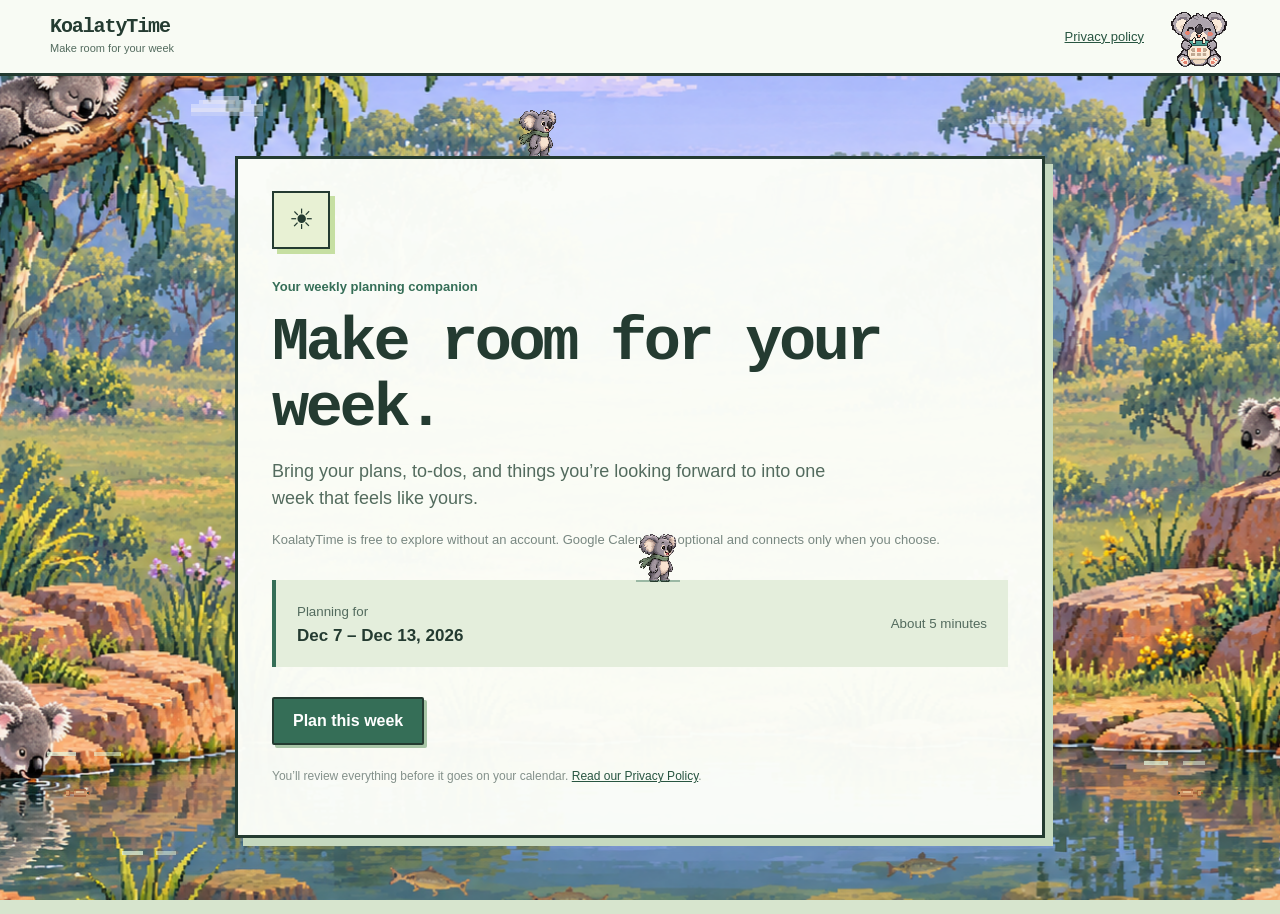
==== commit 161adce8: "Make koala garden background visibly drift" ====
--- a/index.html
+++ b/index.html
@@ -433,7 +433,7 @@
       *, *::before, *::after { scroll-behavior: auto !important; transition-duration: .01ms !important; animation-duration: .01ms !important; }
     }
   </style>
-  <link rel="stylesheet" href="garden-motion.css?v=20261116-climbsprite">
+  <link rel="stylesheet" href="garden-motion.css?v=20261116-garden-drift">
 </head>
 <body>
   <header class="topbar">
--- a/garden-motion.css
+++ b/garden-motion.css
@@ -5,6 +5,14 @@
   pointer-events: none;
 }
 .garden-ambience { z-index: 0; }
+.garden-ambience::before {
+  content: "";
+  position: absolute;
+  inset: -3%;
+  background: url("assets/koala-grove.png") center top / cover no-repeat;
+  animation: garden-scene-drift 18s ease-in-out infinite alternate;
+  will-change: transform;
+}
 body { position: relative; }
 .koala-roam-layer { position: absolute; inset: 0 0 auto; height: 100%; z-index: 2; pointer-events: none; }
 .garden-cloud,
@@ -12,13 +20,13 @@
 .garden-cloud { width: 96px; height: 32px; top: 88px; background-image: url("assets/gum-cloud.svg"); opacity: .55; animation: cloud-drift 38s ease-in-out infinite alternate; }
 .garden-cloud:nth-child(1) { left: 14%; }
 .garden-cloud:nth-child(2) { right: 18%; top: 107px; width: 70px; animation-duration: 52s; animation-delay: -17s; opacity: .4; }
-.garden-fish { width: 32px; height: 16px; bottom: 7%; background-image: url("assets/billabong-fish.svg"); opacity: .75; animation: fish-drift 7s ease-in-out infinite alternate; }
+.garden-fish { width: 32px; height: 16px; bottom: 11%; background-image: url("assets/billabong-fish.svg"); opacity: .75; animation: fish-drift 7s ease-in-out infinite alternate; }
 .garden-fish:nth-child(3) { left: 5%; }
-.garden-fish:nth-child(4) { right: 8%; animation-delay: -3s; animation-duration: 9s; transform: scaleX(-1); }
-.garden-water-glint { position: absolute; bottom: 8%; width: 112px; height: 4px; background: linear-gradient(90deg, transparent 0 8%, rgba(230,249,224,.58) 8% 34%, transparent 34% 50%, rgba(230,249,224,.4) 50% 74%, transparent 74%); image-rendering: pixelated; animation: garden-water-shimmer 5.8s steps(8) infinite alternate; }
-.garden-water-glint:nth-child(5) { left: 20%; bottom: 11%; }
-.garden-water-glint:nth-child(6) { left: 52%; bottom: 5%; width: 82px; animation-delay: -2s; animation-duration: 7s; }
-.garden-water-glint:nth-child(7) { right: 9%; bottom: 14%; width: 68px; animation-delay: -3.5s; animation-duration: 6.4s; }
+.garden-fish:nth-child(4) { right: 6%; animation-delay: -3s; animation-duration: 9s; scale: -1 1; }
+.garden-water-glint { position: absolute; bottom: 8%; width: 112px; height: 4px; background: linear-gradient(90deg, transparent 0 8%, rgba(230,249,224,.7) 8% 34%, transparent 34% 50%, rgba(230,249,224,.52) 50% 74%, transparent 74%); image-rendering: pixelated; animation: garden-water-shimmer 4.2s steps(8) infinite alternate; }
+.garden-water-glint:nth-child(5) { left: 3%; bottom: 16%; }
+.garden-water-glint:nth-child(6) { left: 9%; bottom: 5%; width: 82px; animation-delay: -2s; animation-duration: 5.4s; }
+.garden-water-glint:nth-child(7) { right: 4%; bottom: 15%; width: 92px; animation-delay: -3.5s; animation-duration: 4.8s; }
 .roaming-koala { position: absolute; width: 54px; height: 54px; pointer-events: none; will-change: transform; }
 .roaming-koala::after { content: ""; position: absolute; z-index: 2; display: block; background: var(--koala-rail-color, #355d49); pointer-events: none; }
 .roaming-koala.edge-top::after,
@@ -49,6 +57,7 @@
 .roaming-koala.is-peeking .koala-sprite { animation: koala-peek-frames 1.7s steps(1) infinite, koala-peek-motion 1.7s ease-in-out infinite; }
 .roaming-koala.is-hanging .koala-sprite { animation: koala-hang 2s ease-in-out infinite; transform-origin: 50% 15%; }
 @keyframes cloud-drift { from { translate: -12px 0; } to { translate: 26px 0; } }
+@keyframes garden-scene-drift { from { transform: translate3d(-.7%, 0, 0) scale(1); } to { transform: translate3d(.7%, -.8%, 0) scale(1.015); } }
 @keyframes fish-drift { from { translate: -9px 1px; } to { translate: 13px -2px; } }
 @keyframes garden-water-shimmer { from { translate: -8px 0; opacity: .3; } to { translate: 12px -2px; opacity: .72; } }
 @keyframes koala-walk {
